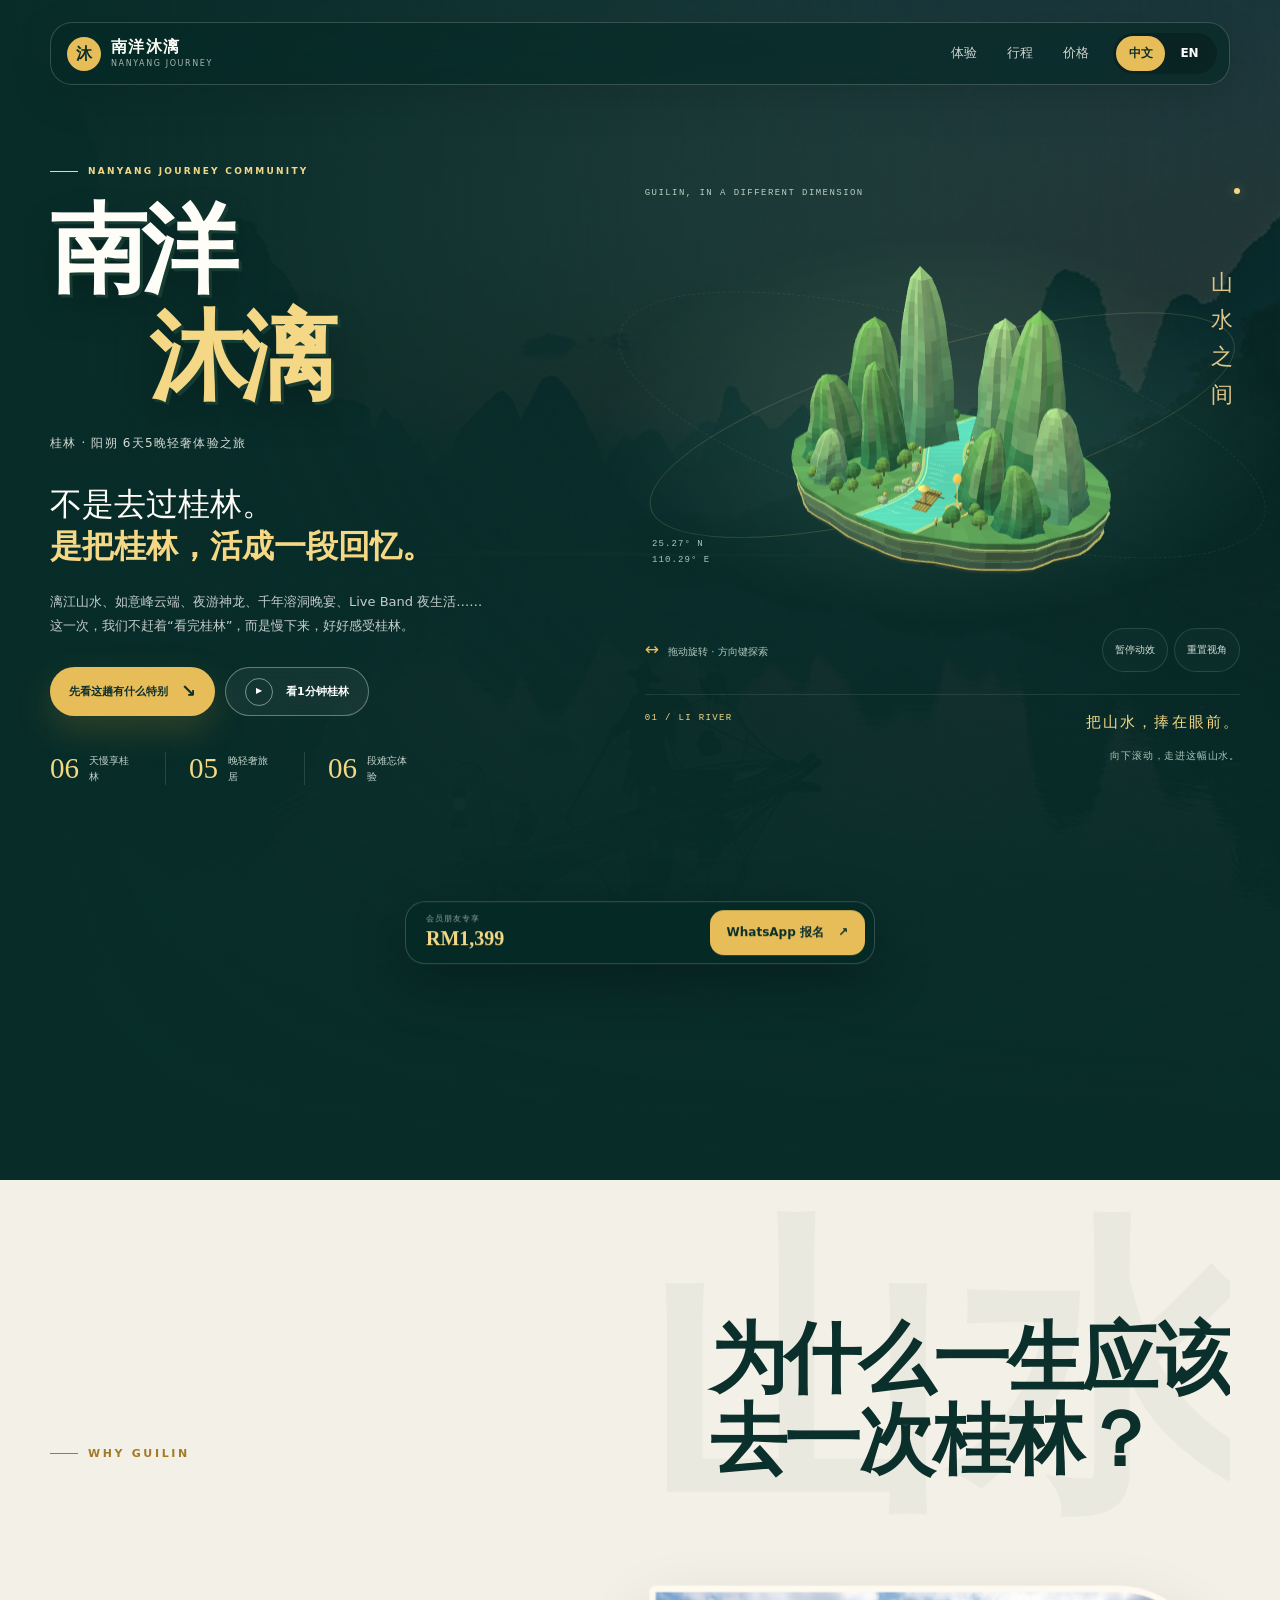
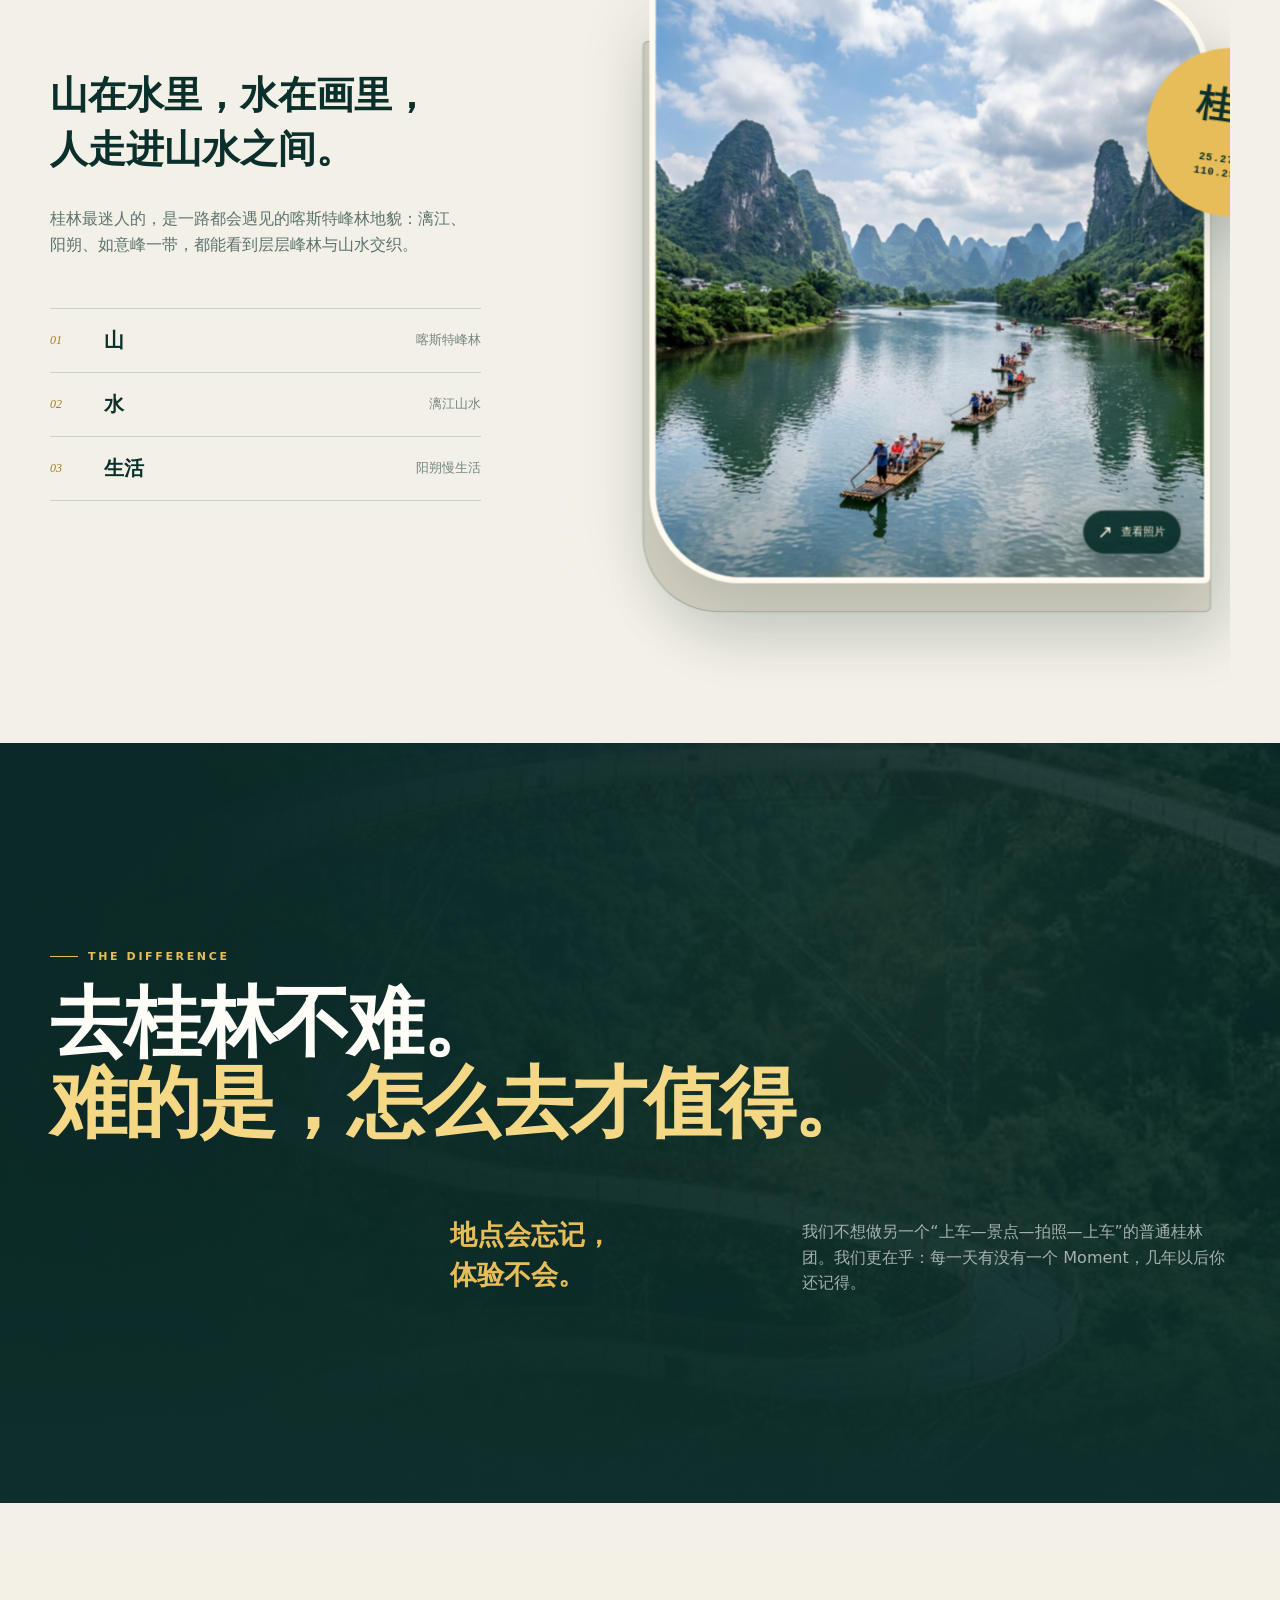
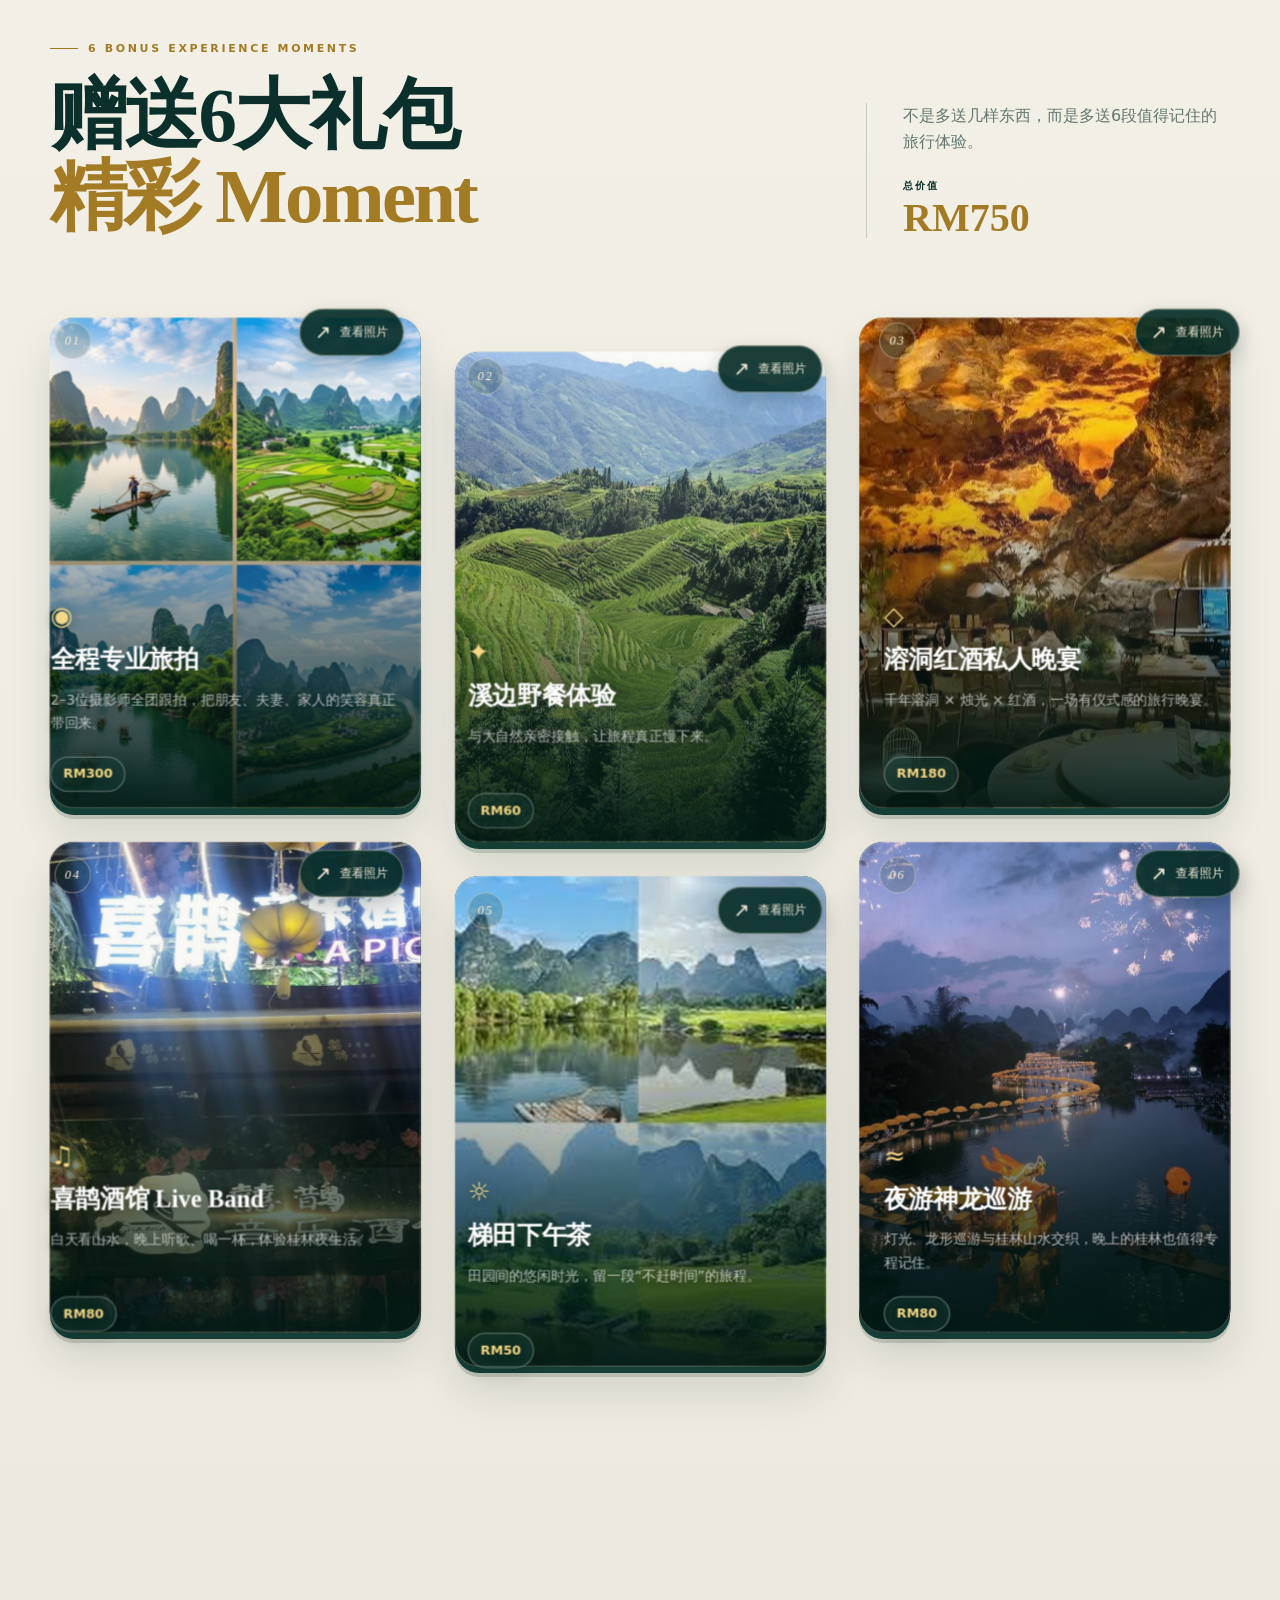
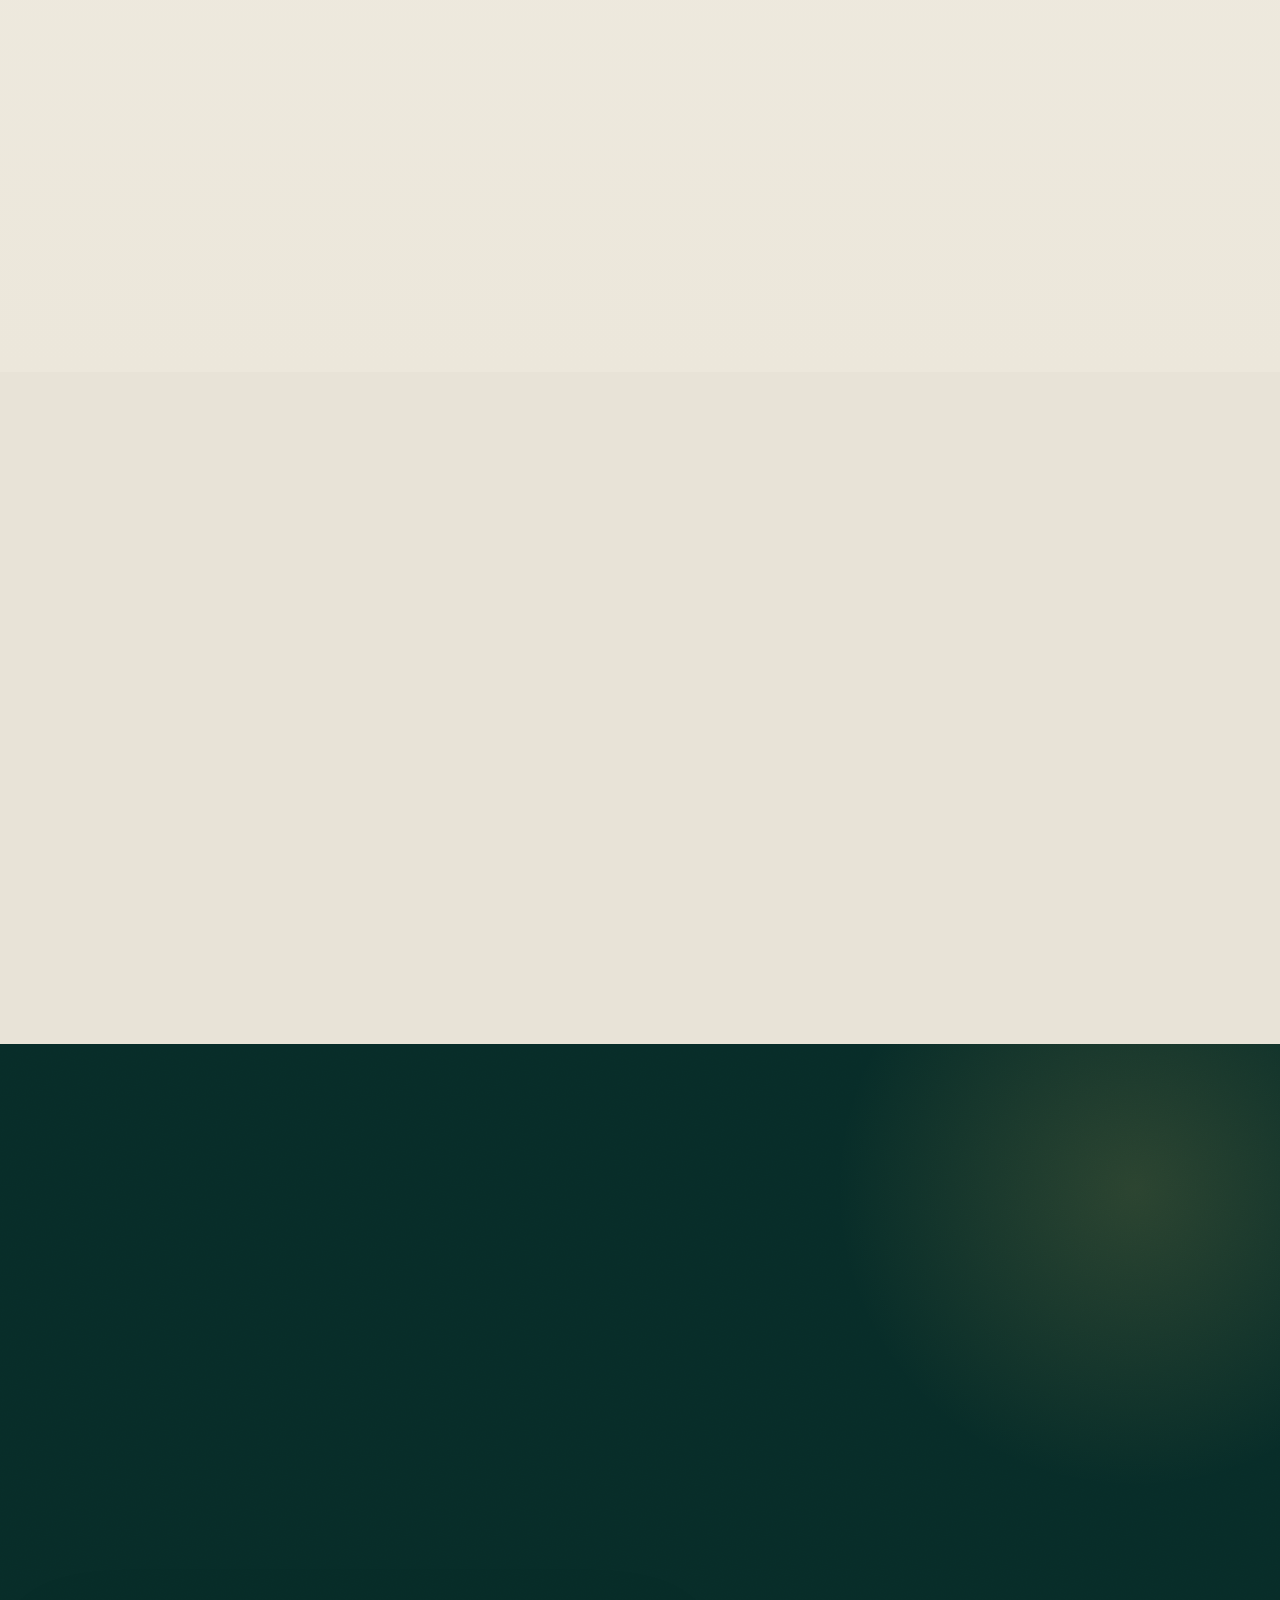
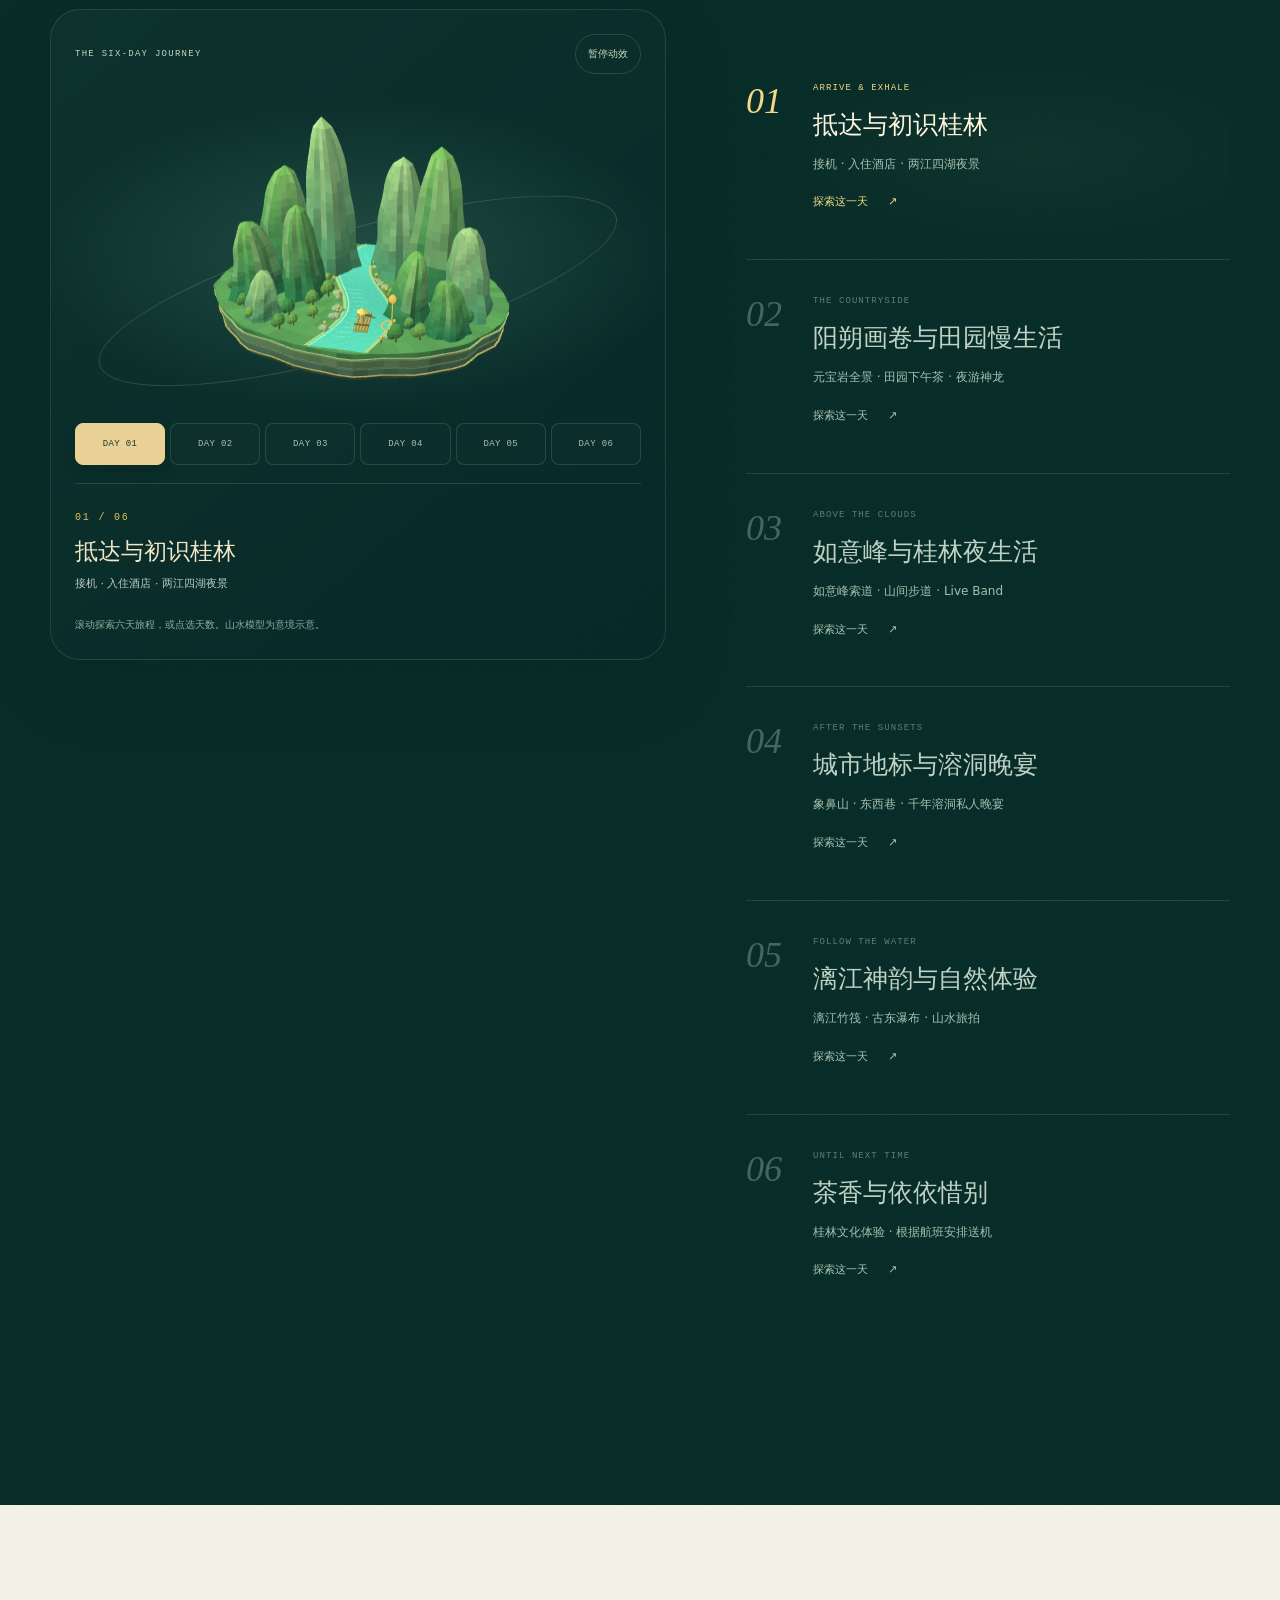
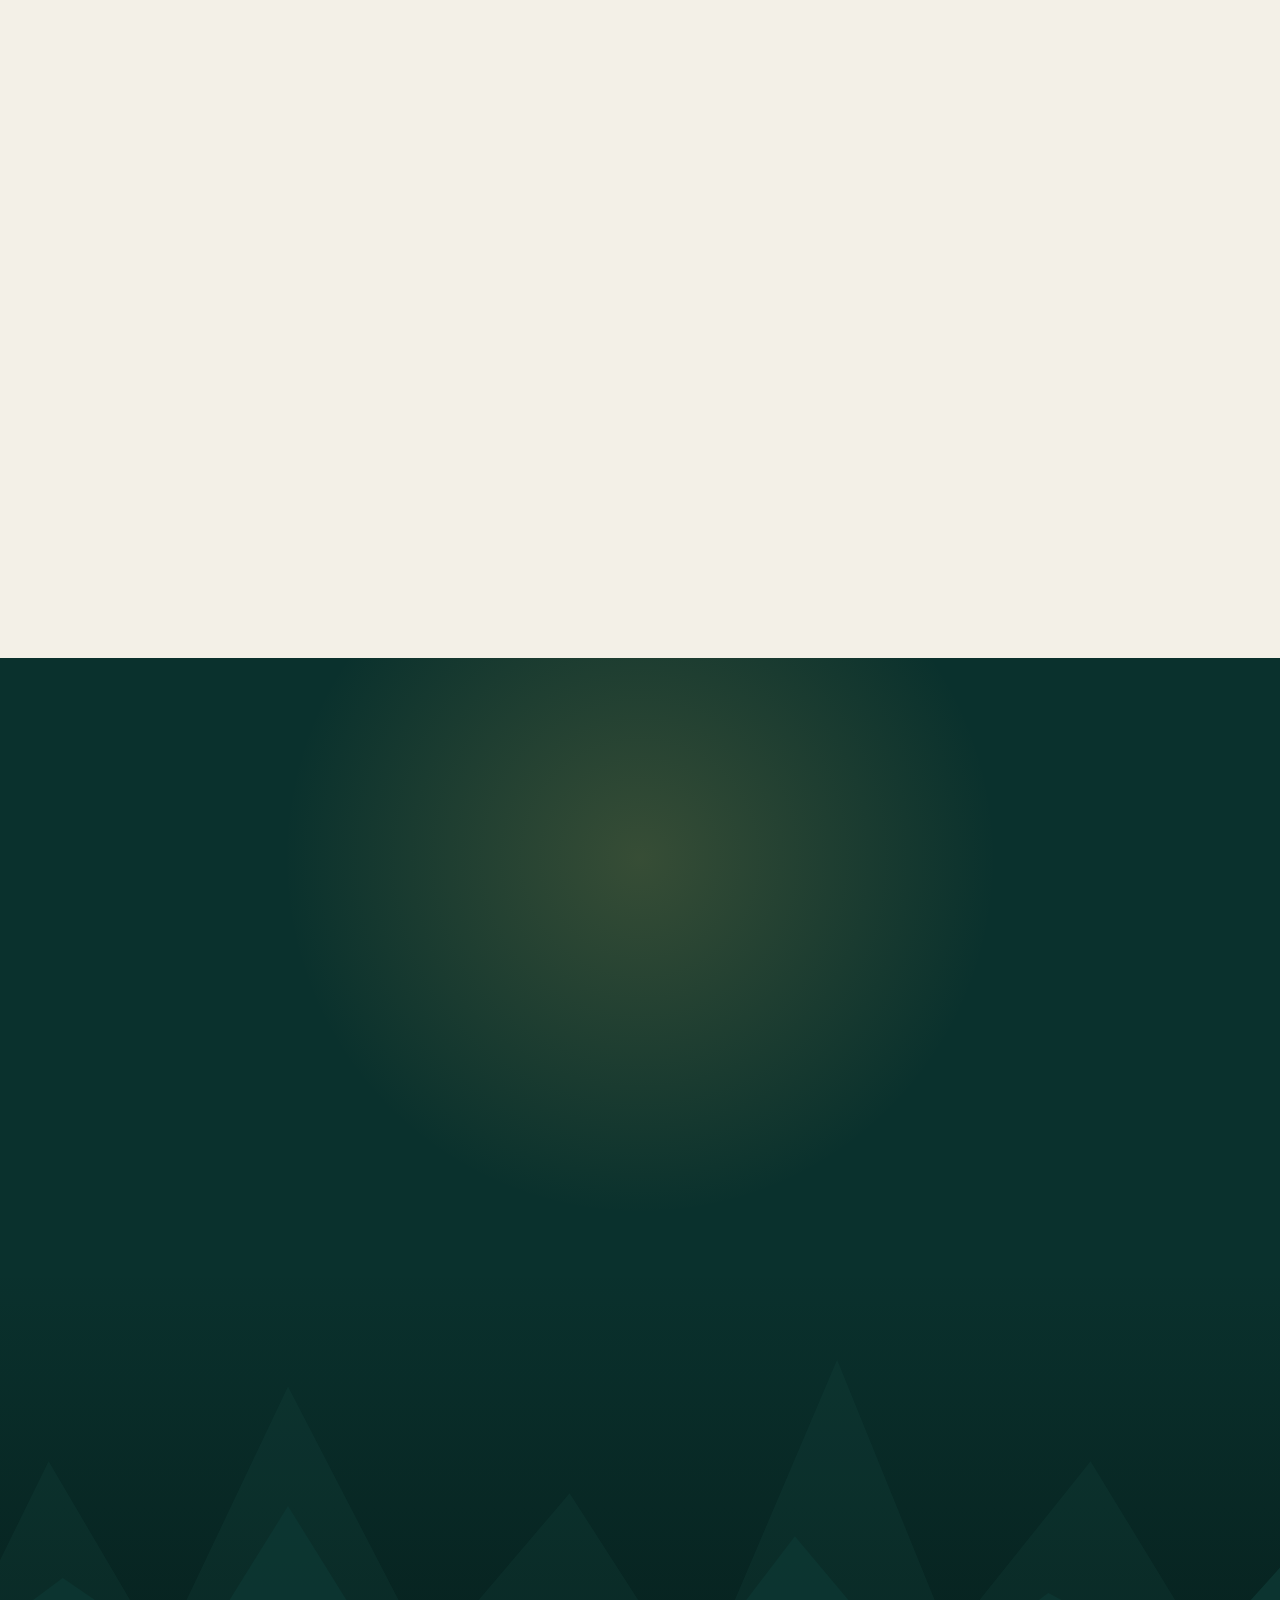
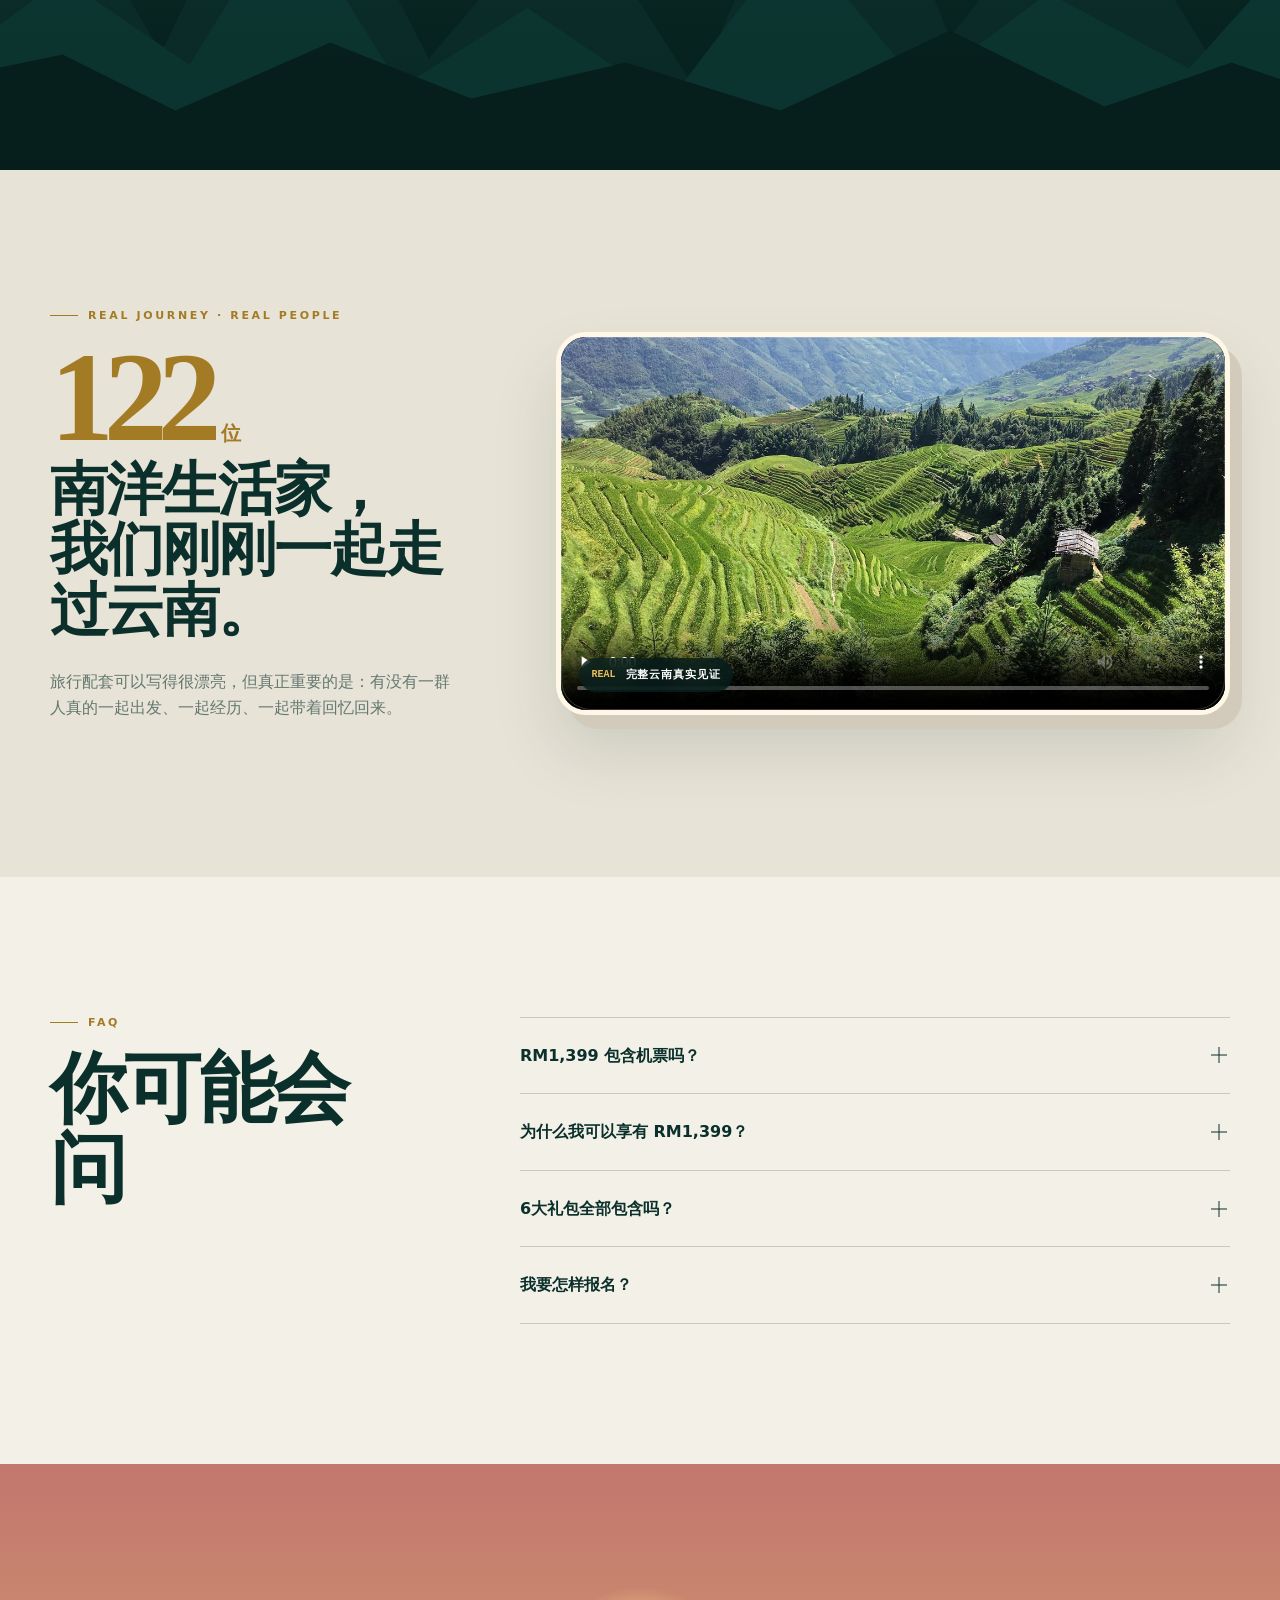
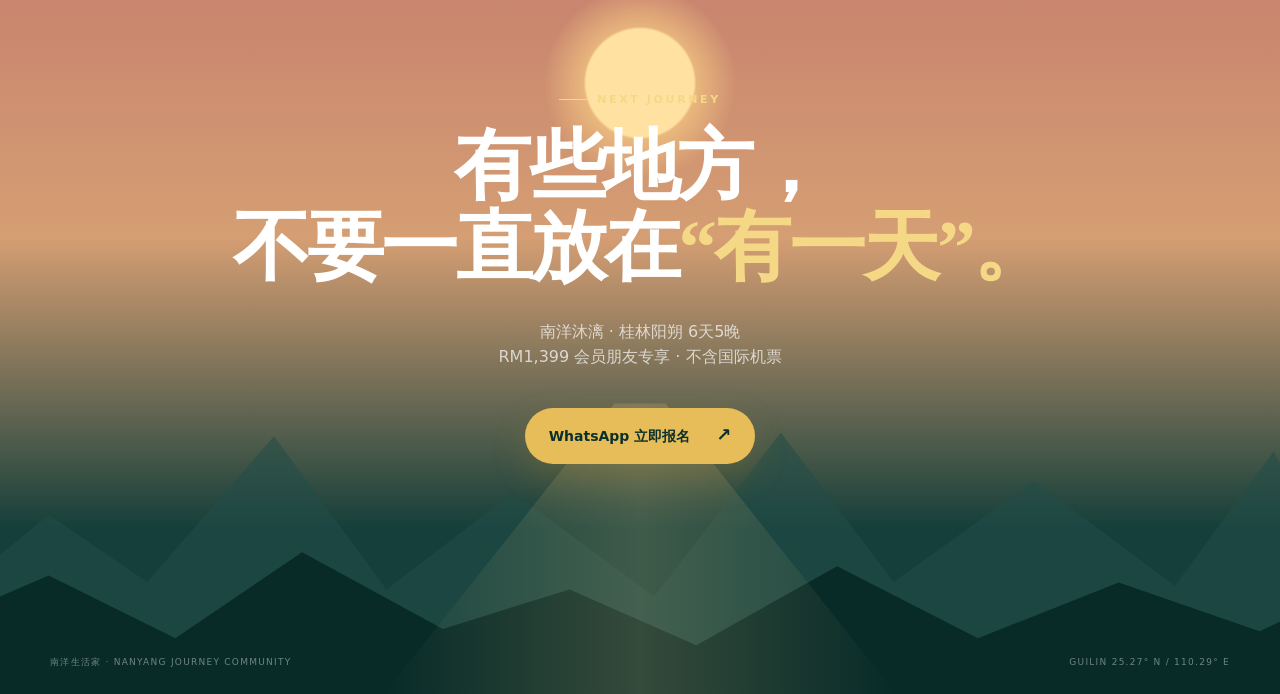
==== index.html @ 40e600b7 "Add files via upload" ====
<!doctype html>
<html lang="zh-Hans">
<head>
  <meta charset="UTF-8">
  <meta name="viewport" content="width=device-width, initial-scale=1, viewport-fit=cover">
  <meta name="theme-color" content="#092f2b">
  <meta name="description" content="南洋沐漓｜桂林 · 阳朔 6天5晚轻奢体验之旅">
  <title>南洋沐漓｜Guilin · Yangshuo 6D5N</title>
  <link rel="icon" href="data:image/svg+xml,%3Csvg xmlns='http://www.w3.org/2000/svg' viewBox='0 0 64 64'%3E%3Crect width='64' height='64' rx='32' fill='%23e7bd59'/%3E%3Ctext x='32' y='43' text-anchor='middle' font-size='36' font-family='serif' font-weight='700' fill='%230b302c'%3E%E6%B2%90%3C/text%3E%3C/svg%3E">
  <link rel="preload" href="assets/hero.jpg?v=20260924" as="image">
  <link rel="stylesheet" href="styles.css?v=20260925">
  <link rel="stylesheet" href="experience-3d.css?v=20260925-2">
  <link rel="stylesheet" href="journey-3d.css?v=20260925-2">
  <link rel="stylesheet" href="gallery-3d.css?v=20260925-2">
  <noscript><style>.reveal{opacity:1!important;transform:none!important}.scene-footer,.time-switch,.journey-tabs,.journey-motion,.lang-switch{display:none!important}.scene-fallback-note{display:block!important}.faq-answer{max-height:none!important;visibility:visible!important;opacity:1!important}</style></noscript>
</head>
<body>
  <div class="reading-progress" aria-hidden="true"></div>
  <a class="skip-link" href="#main">跳到主要内容</a>

  <header class="topbar" aria-label="Primary navigation">
    <a class="brand" href="#top" aria-label="南洋沐漓首页">
      <span class="brand-mark" aria-hidden="true">沐</span>
      <span class="brand-copy"><b>南洋沐漓</b><small>NANYANG JOURNEY</small></span>
    </a>
    <nav class="nav-links" aria-label="页面导航">
      <a href="#moments" data-i18n="navMoments">体验</a>
      <a href="#route" data-i18n="navRoute">行程</a>
      <a href="#invitation" data-i18n="navPrice">价格</a>
    </nav>
    <div class="lang-switch" role="group" aria-label="Language">
      <button class="lang-btn is-active" type="button" data-lang="zh" aria-pressed="true">中文</button>
      <button class="lang-btn" type="button" data-lang="en" aria-pressed="false">EN</button>
    </div>
  </header>

  <main id="main">
    <section class="hero" id="top" aria-labelledby="hero-title">
      <div class="hero-scene" aria-hidden="true">
        <div class="hero-photo"></div>
        <div class="sun"></div>
        <div class="cloud cloud-a"></div>
        <div class="cloud cloud-b"></div>
        <div class="mountain mountain-far"></div>
        <div class="mountain mountain-mid"></div>
        <div class="mountain mountain-near"></div>
        <div class="river-plane"><span></span><span></span><span></span></div>
        <div class="boat"><i></i></div>
        <div class="hero-vignette"></div>
        <canvas id="atmosphere"></canvas>
      </div>

      <div class="hero-layout shell">
      <div class="hero-content">
        <p class="eyebrow hero-eyebrow" data-i18n="heroEyebrow">NANYANG JOURNEY COMMUNITY</p>
        <h1 id="hero-title">南洋<span>沐漓</span></h1>
        <p class="hero-meta" data-i18n="heroMeta">桂林 · 阳朔 6天5晚轻奢体验之旅</p>
        <p class="hero-line" data-i18n="heroLine">不是去过桂林。<br><strong>是把桂林，活成一段回忆。</strong></p>
        <p class="hero-description" data-i18n="heroDescription">漓江山水、如意峰云端、夜游神龙、千年溶洞晚宴、Live Band 夜生活……这一次，我们不赶着“看完桂林”，而是慢下来，好好感受桂林。</p>
        <div class="hero-actions">
          <a class="button button-gold" href="#moments"><span data-i18n="heroPrimary">先看这趟有什么特别</span><i aria-hidden="true">↘</i></a>
          <a class="button button-ghost" href="#film"><span class="play-dot" aria-hidden="true">▶</span><span data-i18n="heroSecondary">看1分钟桂林</span></a>
        </div>
        <div class="journey-facts" aria-label="旅程亮点">
          <span><b>06</b><small data-i18n="factDays">天慢享桂林</small></span>
          <span><b>05</b><small data-i18n="factNights">晚轻奢旅居</small></span>
          <span><b>06</b><small data-i18n="factMoments">段难忘体验</small></span>
        </div>
      </div>
      <div class="scene-panel">
        <div class="scene-kicker"><span>GUILIN, IN A DIFFERENT DIMENSION</span><span class="scene-live" aria-hidden="true"></span></div>

        <div class="scene-stage">
          <div class="scene-orbit orbit-outer" aria-hidden="true"></div>
          <div class="scene-orbit orbit-inner" aria-hidden="true"></div>
          <div class="scene-aura" aria-hidden="true"></div>
          <img class="scene-fallback" src="assets/hero.jpg?v=20260924" alt="桂林漓江山水落日">
          <canvas id="guilin-3d" tabindex="0" aria-label="可旋转的桂林山水三维模型" aria-describedby="scene-help"></canvas>
          <span class="scene-coordinate" aria-hidden="true">25.27° N<br>110.29° E</span>
          <span class="scene-title" aria-hidden="true">山<br>水<br>之<br>间</span>
          <p class="scene-fallback-note" data-i18n="sceneFallback">山水画卷 · 静态预览</p>
        </div>
        <div class="scene-footer">
          <p id="scene-help"><span aria-hidden="true">↔</span> <span data-i18n="sceneHelp">拖动旋转 · 方向键探索</span></p>
          <div class="scene-controls">
            <button id="motion-toggle" type="button" aria-pressed="true"><span class="motion-on" data-i18n="motionPause">暂停动效</span><span class="motion-off" data-i18n="motionPlay">开启动效</span></button>
            <button id="scene-reset" type="button" data-i18n="sceneReset">重置视角</button>
          </div>
        </div>
        <div class="scene-caption"><span>01 / LI RIVER</span><span data-i18n="sceneCaption">把山水，捧在眼前。</span></div>
        <p class="scene-enter-hint" data-i18n="sceneEnter">向下滚动，走进这幅山水。</p>
      </div>
      </div>
      <div class="scroll-note" aria-hidden="true"><span></span><em>SCROLL TO ENTER</em></div>
    </section>

    <section class="why section shell" id="why">
      <div class="section-heading reveal">
        <p class="eyebrow">WHY GUILIN</p>
        <h2 data-i18n="whyTitle">为什么一生应该<br>去一次桂林？</h2>
      </div>
      <div class="why-grid">
        <div class="why-copy reveal">
          <p class="lead" data-i18n="whyLead">山在水里，水在画里，<br>人走进山水之间。</p>
          <p data-i18n="whyBody">桂林最迷人的，是一路都会遇见的喀斯特峰林地貌：漓江、阳朔、如意峰一带，都能看到层层峰林与山水交织。</p>
          <div class="nature-list" aria-label="桂林特色">
            <div><span>01</span><b data-i18n="natureMountain">山</b><small data-i18n="natureMountainCopy">喀斯特峰林</small></div>
            <div><span>02</span><b data-i18n="natureWater">水</b><small data-i18n="natureWaterCopy">漓江山水</small></div>
            <div><span>03</span><b data-i18n="natureLife">生活</b><small data-i18n="natureLifeCopy">阳朔慢生活</small></div>
          </div>
        </div>
        <div class="photo-stage reveal" data-depth-card>
          <div class="photo-frame"><img src="assets/river.jpg?v=20260924" alt="桂林漓江山水" loading="lazy"></div>
          <div class="floating-stamp"><span>桂林</span><small>25.27° N<br>110.29° E</small></div>
          <div class="photo-caption">KARST<br>LANDSCAPE</div>
        </div>
      </div>
    </section>

    <section class="manifesto section" aria-labelledby="manifesto-title">
      <div class="manifesto-landscape" aria-hidden="true"></div>
      <div class="shell manifesto-inner reveal">
        <p class="eyebrow">THE DIFFERENCE</p>
        <h2 id="manifesto-title" data-i18n="differenceTitle">去桂林不难。<br><span>难的是，怎么去才值得。</span></h2>
        <div class="manifesto-copy">
          <p class="quote" data-i18n="differenceQuote">地点会忘记，<br>体验不会。</p>
          <p data-i18n="differenceBody">我们不想做另一个“上车—景点—拍照—上车”的普通桂林团。我们更在乎：每一天有没有一个 Moment，几年以后你还记得。</p>
        </div>
      </div>
    </section>

    <section class="moments section" id="moments" aria-labelledby="moments-title">
      <div class="shell">
        <div class="moments-intro reveal">
          <div>
            <p class="eyebrow">6 BONUS EXPERIENCE MOMENTS</p>
            <h2 id="moments-title" data-i18n="momentsTitle">赠送6大礼包<br><span>精彩 Moment</span></h2>
          </div>
          <div class="moments-note">
            <p data-i18n="momentsBody">不是多送几样东西，而是多送6段值得记住的旅行体验。</p>
            <strong><small data-i18n="totalValue">总价值</small> RM750</strong>
          </div>
        </div>

        <div class="moment-grid">
          <article class="moment-card reveal" data-tilt>
            <img src="assets/river2.jpg?v=20260924" alt="专业旅拍" loading="lazy">
            <div class="card-shade"></div><span class="card-no">01</span>
            <div class="moment-card-copy"><p class="card-icon">◉</p><h3 data-i18n="giftPhoto">全程专业旅拍</h3><p data-i18n="giftPhotoCopy">2–3位摄影师全团跟拍，把朋友、夫妻、家人的笑容真正带回来。</p><b>RM300</b></div>
          </article>
          <article class="moment-card reveal" data-tilt>
            <img src="assets/terraces.jpg?v=20260924" alt="溪边野餐体验" loading="lazy">
            <div class="card-shade"></div><span class="card-no">02</span>
            <div class="moment-card-copy"><p class="card-icon">✦</p><h3 data-i18n="giftPicnic">溪边野餐体验</h3><p data-i18n="giftPicnicCopy">与大自然亲密接触，让旅程真正慢下来。</p><b>RM60</b></div>
          </article>
          <article class="moment-card reveal" data-tilt>
            <img src="assets/dinner.jpg?v=20260924" alt="溶洞红酒私人晚宴" loading="lazy">
            <div class="card-shade"></div><span class="card-no">03</span>
            <div class="moment-card-copy"><p class="card-icon">◇</p><h3 data-i18n="giftDinner">溶洞红酒私人晚宴</h3><p data-i18n="giftDinnerCopy">千年溶洞 × 烛光 × 红酒，一场有仪式感的旅行晚宴。</p><b>RM180</b></div>
          </article>
          <article class="moment-card reveal" data-tilt>
            <img src="assets/bar.jpg?v=20260924" alt="喜鹊酒馆 Live Band" loading="lazy">
            <div class="card-shade"></div><span class="card-no">04</span>
            <div class="moment-card-copy"><p class="card-icon">♫</p><h3 data-i18n="giftBand">喜鹊酒馆 Live Band</h3><p data-i18n="giftBandCopy">白天看山水，晚上听歌、喝一杯，体验桂林夜生活。</p><b>RM80</b></div>
          </article>
          <article class="moment-card reveal" data-tilt>
            <img src="assets/afternoon.jpg?v=20260924" alt="梯田下午茶" loading="lazy">
            <div class="card-shade"></div><span class="card-no">05</span>
            <div class="moment-card-copy"><p class="card-icon">☼</p><h3 data-i18n="giftTea">梯田下午茶</h3><p data-i18n="giftTeaCopy">田园间的悠闲时光，留一段“不赶时间”的旅程。</p><b>RM50</b></div>
          </article>
          <article class="moment-card reveal" data-tilt>
            <img src="assets/dragon.jpg?v=20260924" alt="夜游神龙巡游" loading="lazy">
            <div class="card-shade"></div><span class="card-no">06</span>
            <div class="moment-card-copy"><p class="card-icon">≈</p><h3 data-i18n="giftDragon">夜游神龙巡游</h3><p data-i18n="giftDragonCopy">灯光、龙形巡游与桂林山水交织，晚上的桂林也值得专程记住。</p><b>RM80</b></div>
          </article>
        </div>

        <article class="easter-egg reveal" data-depth-card>
          <img src="assets/sidecar.jpg?v=20260924" alt="十里画廊骑行体验" loading="lazy">
          <div class="easter-overlay"></div>
          <div class="easter-copy"><p class="eyebrow">HIDDEN EASTER EGG · 额外惊喜</p><h3 data-i18n="eggTitle">彩蛋福利｜十里画廊骑行体验</h3><p data-i18n="eggBody">这项不算进 RM750 的6大礼包。来到阳朔，不只是坐在车里经过，而是真正走进山水之间。</p></div>
          <span class="gift-seal">BONUS<br>+1</span>
        </article>
      </div>
    </section>

    <section class="film section" id="film" aria-labelledby="film-title">
      <div class="shell film-grid">
        <div class="film-heading reveal">
          <p class="eyebrow">WATCH GUILIN</p>
          <h2 id="film-title" data-i18n="filmTitle">打开音乐，<br>用1分钟感受桂林。</h2>
          <p data-i18n="filmCopy">山水不只适合观看，也适合慢慢听见。</p>
        </div>
        <div class="video-frame reveal">
          <video controls playsinline preload="none" poster="assets/river.jpg?v=20260924">
            <source src="assets/guilin.mp4" type="video/mp4">
          </video>
          <div class="video-label"><span>01:00</span><b data-i18n="filmLabel">桂林精选 · 有音乐</b></div>
        </div>
      </div>
    </section>

    <section class="route section" id="route" aria-labelledby="route-title">
      <div class="route-glow" aria-hidden="true"></div>
      <div class="shell route-intro reveal">
        <p class="eyebrow">ITINERARY HIGHLIGHTS</p>
        <h2 id="route-title" data-i18n="routeTitle">沿着漓江，<br>把六天走成一幅画。</h2>
        <p data-i18n="routeCopy">当然，桂林该看的，我们也不会错过。每一天，只留一个真正值得记住的重点。</p>
      </div>

      <div class="journey-explorer shell" id="route-map">
        <div class="journey-landscape">
          <div class="journey-scene-top"><span>THE SIX-DAY JOURNEY</span><button class="journey-motion" type="button" aria-pressed="true"><span class="motion-on" data-i18n="motionPause">暂停动效</span><span class="motion-off" data-i18n="motionPlay">开启动效</span></button></div>
          <div class="scene-stage route-scene-stage">
            <div class="scene-aura" aria-hidden="true"></div>
            <div class="scene-orbit" aria-hidden="true"></div>
            <img class="scene-fallback" src="assets/river.jpg?v=20260924" alt="漓江山水">
            <canvas id="route-3d" tabindex="0" aria-label="六天山水旅程模型，可拖动旋转" aria-describedby="journey-help"></canvas>
            <p class="scene-fallback-note" data-i18n="sceneFallback">山水画卷 · 静态预览</p>
          </div>
          <div class="journey-tabs" role="group" aria-label="选择行程天数 / Choose a day">
            <button type="button" data-journey-day="1" aria-pressed="true">DAY 01</button>
            <button type="button" data-journey-day="2" aria-pressed="false">DAY 02</button>
            <button type="button" data-journey-day="3" aria-pressed="false">DAY 03</button>
            <button type="button" data-journey-day="4" aria-pressed="false">DAY 04</button>
            <button type="button" data-journey-day="5" aria-pressed="false">DAY 05</button>
            <button type="button" data-journey-day="6" aria-pressed="false">DAY 06</button>
          </div>
          <div class="journey-current"><span id="journey-day-label">01 / 06</span><h3 id="journey-current-title">抵达与初识桂林</h3><p id="journey-current-copy">接机 · 入住酒店 · 两江四湖夜景</p></div>
          <p id="journey-help" data-i18n="journeyHelp">滚动探索六天旅程，或点选天数。山水模型为意境示意。</p>

        </div>
        <div class="journey-stops">
          <article class="journey-stop is-active" id="journey-day-1" data-day="1"><span class="journey-stop-no">01</span><div><p class="journey-chapter">ARRIVE & EXHALE</p><h3 data-i18n="day1Title">抵达与初识桂林</h3><p data-i18n="day1Copy">接机 · 入住酒店 · 两江四湖夜景</p><button type="button" data-journey-day="1" aria-pressed="true"><span data-i18n="exploreDay">探索这一天</span><span aria-hidden="true">↗</span></button></div></article>
          <article class="journey-stop" id="journey-day-2" data-day="2"><span class="journey-stop-no">02</span><div><p class="journey-chapter">THE COUNTRYSIDE</p><h3 data-i18n="day2Title">阳朔画卷与田园慢生活</h3><p data-i18n="day2Copy">元宝岩全景 · 田园下午茶 · 夜游神龙</p><button type="button" data-journey-day="2" aria-pressed="false"><span data-i18n="exploreDay">探索这一天</span><span aria-hidden="true">↗</span></button></div></article>
          <article class="journey-stop" id="journey-day-3" data-day="3"><span class="journey-stop-no">03</span><div><p class="journey-chapter">ABOVE THE CLOUDS</p><h3 data-i18n="day3Title">如意峰与桂林夜生活</h3><p data-i18n="day3Copy">如意峰索道 · 山间步道 · Live Band</p><button type="button" data-journey-day="3" aria-pressed="false"><span data-i18n="exploreDay">探索这一天</span><span aria-hidden="true">↗</span></button></div></article>
          <article class="journey-stop" id="journey-day-4" data-day="4"><span class="journey-stop-no">04</span><div><p class="journey-chapter">AFTER THE SUNSETS</p><h3 data-i18n="day4Title">城市地标与溶洞晚宴</h3><p data-i18n="day4Copy">象鼻山 · 东西巷 · 千年溶洞私人晚宴</p><button type="button" data-journey-day="4" aria-pressed="false"><span data-i18n="exploreDay">探索这一天</span><span aria-hidden="true">↗</span></button></div></article>
          <article class="journey-stop" id="journey-day-5" data-day="5"><span class="journey-stop-no">05</span><div><p class="journey-chapter">FOLLOW THE WATER</p><h3 data-i18n="day5Title">漓江神韵与自然体验</h3><p data-i18n="day5Copy">漓江竹筏 · 古东瀑布 · 山水旅拍</p><button type="button" data-journey-day="5" aria-pressed="false"><span data-i18n="exploreDay">探索这一天</span><span aria-hidden="true">↗</span></button></div></article>
          <article class="journey-stop" id="journey-day-6" data-day="6"><span class="journey-stop-no">06</span><div><p class="journey-chapter">UNTIL NEXT TIME</p><h3 data-i18n="day6Title">茶香与依依惜别</h3><p data-i18n="day6Copy">桂林文化体验 · 根据航班安排送机</p><button type="button" data-journey-day="6" aria-pressed="false"><span data-i18n="exploreDay">探索这一天</span><span aria-hidden="true">↗</span></button></div></article>
        </div>
      </div>
    </section>

    <section class="value section" aria-labelledby="value-title">
      <div class="shell value-grid">
        <div class="value-title reveal">
          <p class="eyebrow">RM750 BONUS VALUE</p>
          <h2 id="value-title" data-i18n="valueTitle">6个精彩 Moment，<br><span>我们直接放进配套里。</span></h2>
        </div>
        <div class="receipt reveal">
          <div class="receipt-top"><span>NANYANG JOURNEY</span><span>NO. 006</span></div>
          <ul>
            <li><span data-i18n="giftPhoto">全程专业旅拍</span><b>RM300</b></li>
            <li><span data-i18n="giftPicnic">溪边野餐体验</span><b>RM60</b></li>
            <li><span data-i18n="giftDinner">溶洞红酒私人晚宴</span><b>RM180</b></li>
            <li><span data-i18n="giftBand">喜鹊酒馆 Live Band</span><b>RM80</b></li>
            <li><span data-i18n="giftTea">梯田下午茶</span><b>RM50</b></li>
            <li><span data-i18n="giftDragon">夜游神龙巡游</span><b>RM80</b></li>
          </ul>
          <div class="receipt-total"><span data-i18n="totalValue">总礼包价值</span><strong>RM750</strong></div>
        </div>
      </div>
    </section>

    <section class="invitation section" id="invitation" aria-labelledby="price-title">
      <div class="invitation-scene" aria-hidden="true"><div></div><div></div><div></div></div>
      <div class="shell invitation-inner reveal">
        <p class="eyebrow">MEMBER INVITATION PRICE</p>
        <h2 id="price-title" data-i18n="priceTitle">看到这里，<br>再告诉你价格。</h2>
        <p class="invitation-copy" data-i18n="priceCopy">因为你是由南洋生活家会员邀请的朋友，所以可以享有会员亲友专属礼遇。</p>
        <div class="price-stack">
          <div><span data-i18n="marketPrice">市场类似配套</span><del>RM2,499</del></div>
          <div><span data-i18n="originalPrice">南洋生活家原价</span><del>RM1,899</del></div>
          <div class="price-feature"><span data-i18n="memberPrice">会员朋友专享</span><strong><small>RM</small>1,399</strong></div>
        </div>
        <a class="button button-gold whatsapp-link" href="#" target="_blank" rel="noopener"><span data-i18n="whatsappCta">WhatsApp 查询名额 / 立即报名</span><i aria-hidden="true">↗</i></a>
        <p class="advisor"><span data-i18n="advisor">你的专属顾问</span>：<b data-referrer>LIM SHI MIN</b></p>
      </div>
    </section>

    <section class="proof section" aria-labelledby="proof-title">
      <div class="shell proof-grid">
        <div class="proof-copy reveal">
          <p class="eyebrow">REAL JOURNEY · REAL PEOPLE</p>
          <p class="big-number">122<span>位</span></p>
          <h2 id="proof-title" data-i18n="proofTitle">南洋生活家，<br>我们刚刚一起走过云南。</h2>
          <p data-i18n="proofCopy">旅行配套可以写得很漂亮，但真正重要的是：有没有一群人真的一起出发、一起经历、一起带着回忆回来。</p>
        </div>
        <div class="video-frame proof-video reveal">
          <video controls playsinline preload="none" poster="assets/terraces.jpg?v=20260924">
            <source src="assets/yunnan.mp4" type="video/mp4">
          </video>
          <div class="video-label"><span>REAL</span><b data-i18n="proofLabel">完整云南真实见证</b></div>
        </div>
      </div>
    </section>

    <section class="faq section" aria-labelledby="faq-title">
      <div class="shell faq-grid">
        <div class="reveal"><p class="eyebrow">FAQ</p><h2 id="faq-title" data-i18n="faqTitle">你可能会问</h2></div>
        <div class="accordion reveal">
          <article class="faq-item">
            <button type="button" aria-expanded="false" aria-controls="faq-answer-1"><span data-i18n="faq1q">RM1,399 包含机票吗？</span><i aria-hidden="true"></i></button>
            <div class="faq-answer" id="faq-answer-1" aria-hidden="true"><p data-i18n="faq1a">不包含国际机票。价格包含当地行程、住宿、交通、指定餐食，以及页面列出的6大体验礼包。</p></div>
          </article>
          <article class="faq-item">
            <button type="button" aria-expanded="false" aria-controls="faq-answer-2"><span data-i18n="faq2q">为什么我可以享有 RM1,399？</span><i aria-hidden="true"></i></button>
            <div class="faq-answer" id="faq-answer-2" aria-hidden="true"><p data-i18n="faq2a">这是南洋生活家会员朋友专属邀请价格，你通过会员的专属链接进入，因此可享有这项礼遇。</p></div>
          </article>
          <article class="faq-item">
            <button type="button" aria-expanded="false" aria-controls="faq-answer-3"><span data-i18n="faq3q">6大礼包全部包含吗？</span><i aria-hidden="true"></i></button>
            <div class="faq-answer" id="faq-answer-3" aria-hidden="true"><p data-i18n="faq3a">是的，页面列出的6项精彩 Moment 均已包含；十里画廊骑行则是额外彩蛋福利。</p></div>
          </article>
          <article class="faq-item">
            <button type="button" aria-expanded="false" aria-controls="faq-answer-4"><span data-i18n="faq4q">我要怎样报名？</span><i aria-hidden="true"></i></button>
            <div class="faq-answer" id="faq-answer-4" aria-hidden="true"><p data-i18n="faq4a">点击 WhatsApp 按钮，系统会自动带上你的推荐会员资料。发送信息后，专属顾问会协助确认日期与名额。</p></div>
          </article>
        </div>
      </div>
    </section>

    <section class="closing" aria-labelledby="closing-title">
      <div class="closing-scene" aria-hidden="true">
        <div class="closing-sun"></div><div class="closing-mountain far"></div><div class="closing-mountain near"></div><div class="closing-water"></div>
      </div>
      <div class="shell closing-inner reveal">
        <p class="eyebrow">NEXT JOURNEY</p>
        <h2 id="closing-title" data-i18n="closingTitle">有些地方，<br>不要一直放在<span>“有一天”。</span></h2>
        <p data-i18n="closingCopy">南洋沐漓 · 桂林阳朔 6天5晚<br>RM1,399 会员朋友专享 · 不含国际机票</p>
        <a class="button button-gold whatsapp-link" href="#" target="_blank" rel="noopener"><span data-i18n="closingCta">WhatsApp 立即报名</span><i aria-hidden="true">↗</i></a>
      </div>
      <footer><span>南洋生活家 · NANYANG JOURNEY COMMUNITY</span><span>GUILIN 25.27° N / 110.29° E</span></footer>
    </section>
  </main>

  <aside class="sticky-cta" aria-label="快速报名">
    <div><small data-i18n="stickyLabel">会员朋友专享</small><strong>RM1,399</strong></div>
    <a class="whatsapp-link" href="#" target="_blank" rel="noopener"><span data-i18n="stickyCta">WhatsApp 报名</span><i aria-hidden="true">↗</i></a>
  </aside>

  <script src="app.js?v=20260925-2" defer></script>
  <script src="scene-3d.js?v=20260925-2" defer></script>
  <script src="journey-3d.js?v=20260925-2" defer></script>
  <script src="gallery-3d.js?v=20260925-2" defer></script>
</body>
</html>
---- styles.css ----
:root {
  --ink: #0b302c;
  --ink-2: #17433d;
  --paper: #f3f0e7;
  --paper-2: #e8e3d7;
  --gold: #e7bd59;
  --gold-light: #f5d886;
  --mist: #c9dad3;
  --white: #fffdf8;
  --shadow: 0 30px 70px rgba(4, 32, 29, .16);
  --radius: 30px;
  --shell: min(1180px, calc(100% - 40px));
  color-scheme: light;
}

* { box-sizing: border-box; }
html { scroll-behavior: smooth; background: var(--paper); }
body {
  margin: 0;
  background: var(--paper);
  color: var(--ink);
  font-family: Inter, ui-sans-serif, system-ui, -apple-system, BlinkMacSystemFont, "Segoe UI", "PingFang SC", "Microsoft YaHei", sans-serif;
  line-height: 1.6;
  overflow-x: hidden;
}
body::selection { background: var(--gold); color: var(--ink); }
img, video { display: block; width: 100%; }
a { color: inherit; text-decoration: none; }
button { color: inherit; font: inherit; }
.shell { width: var(--shell); margin-inline: auto; }
.section { position: relative; padding: 140px 0; }
.skip-link { position: fixed; left: 16px; top: -80px; z-index: 1000; padding: 10px 16px; background: #fff; border-radius: 8px; }
.skip-link:focus { top: 16px; }

.topbar {
  position: fixed;
  z-index: 100;
  left: 50%;
  top: 22px;
  width: min(1180px, calc(100% - 40px));
  transform: translateX(-50%);
  display: flex;
  align-items: center;
  justify-content: space-between;
  gap: 24px;
  padding: 10px 12px 10px 16px;
  border: 1px solid rgba(255,255,255,.18);
  border-radius: 22px;
  background: rgba(7, 40, 37, .62);
  color: var(--white);
  box-shadow: 0 12px 45px rgba(0,0,0,.12);
  backdrop-filter: blur(18px) saturate(125%);
  -webkit-backdrop-filter: blur(18px) saturate(125%);
  transition: background .35s ease, top .35s ease, box-shadow .35s ease;
}
.topbar.is-scrolled { top: 12px; background: rgba(7, 40, 37, .9); box-shadow: 0 14px 45px rgba(0,0,0,.22); }
.brand { display: inline-flex; align-items: center; gap: 10px; }
.brand-mark { display: grid; place-items: center; width: 34px; height: 34px; border-radius: 50%; background: var(--gold); color: var(--ink); font-family: Georgia, "Songti SC", serif; font-weight: 800; }
.brand-copy { display: grid; line-height: 1.05; }
.brand-copy b { font-family: Georgia, "Songti SC", serif; letter-spacing: .08em; }
.brand-copy small { margin-top: 4px; font-size: 8px; letter-spacing: .2em; opacity: .65; }
.nav-links { display: flex; gap: 30px; margin-left: auto; }
.nav-links a { position: relative; font-size: 13px; opacity: .8; }
.nav-links a::after { content: ""; position: absolute; left: 0; right: 100%; bottom: -5px; height: 1px; background: var(--gold); transition: right .25s ease; }
.nav-links a:hover { opacity: 1; }
.nav-links a:hover::after { right: 0; }
.lang-switch { display: flex; padding: 3px; border-radius: 999px; background: rgba(0,0,0,.22); }
.lang-btn { min-width: 49px; border: 0; padding: 8px 12px; border-radius: 999px; background: transparent; color: #fff; cursor: pointer; font-size: 12px; font-weight: 800; }
.lang-btn.is-active { color: var(--ink); background: var(--gold); }

.hero {
  position: relative;
  min-height: max(760px, 100svh);
  display: flex;
  align-items: flex-end;
  overflow: hidden;
  isolation: isolate;
  background: #9e6769;
  color: var(--white);
}
.hero-scene { position: absolute; inset: 0; z-index: -1; overflow: hidden; perspective: 1000px; background: linear-gradient(#9c788d 0%, #d98a7c 37%, #e2ad75 57%, #254d48 100%); }
.hero-photo { position: absolute; inset: -4%; background: linear-gradient(180deg, rgba(52,31,48,.12), rgba(8,33,31,.48)), url("assets/hero.jpg?v=20260924") center 58% / cover; opacity: .6; filter: saturate(.85) contrast(1.04); transform: scale(1.08) translate3d(calc(var(--mx, 0) * -5px), calc(var(--my, 0) * -3px), -30px); }
.sun { position: absolute; left: 63%; top: 20%; width: min(17vw, 190px); aspect-ratio: 1; border-radius: 50%; background: radial-gradient(circle, #ffe1a1 0 38%, rgba(248,194,109,.8) 40%, rgba(248,194,109,0) 72%); box-shadow: 0 0 80px 28px rgba(255,202,110,.2); transform: translate3d(calc(var(--mx, 0) * 8px), calc(var(--my, 0) * 4px), 0); }
.cloud { position: absolute; height: 14%; width: 70%; opacity: .25; filter: blur(15px); background: radial-gradient(ellipse, rgba(255,255,255,.8), transparent 68%); }
.cloud-a { left: -16%; top: 28%; transform: translate3d(calc(var(--mx, 0) * 12px), 0, 20px); animation: cloudFloat 14s ease-in-out infinite alternate; }
.cloud-b { right: -24%; top: 48%; transform: translate3d(calc(var(--mx, 0) * -14px), 0, 10px); animation: cloudFloat 18s 2s ease-in-out infinite alternate-reverse; }
.mountain { position: absolute; left: -8%; width: 116%; transform-origin: center bottom; will-change: transform; }
.mountain-far { bottom: 18%; height: 44%; opacity: .45; background: #315654; clip-path: polygon(0 100%, 0 80%, 9% 53%, 18% 70%, 27% 32%, 35% 69%, 42% 45%, 52% 73%, 61% 21%, 69% 69%, 78% 39%, 86% 72%, 94% 48%, 100% 70%, 100% 100%); filter: blur(2px); transform: translate3d(calc(var(--mx, 0) * -10px), calc(var(--scroll, 0) * 20px), -60px) scale(1.08); }
.mountain-mid { bottom: 8%; height: 43%; background: linear-gradient(180deg, #21433f, #102f2c); clip-path: polygon(0 100%, 0 79%, 7% 67%, 12% 35%, 17% 20%, 21% 64%, 29% 76%, 35% 54%, 40% 67%, 49% 80%, 56% 57%, 60% 24%, 64% 46%, 69% 72%, 76% 82%, 82% 62%, 87% 30%, 92% 66%, 100% 78%, 100% 100%); transform: translate3d(calc(var(--mx, 0) * -16px), calc(var(--scroll, 0) * 36px), 10px) scale(1.04); }
.mountain-near { bottom: -5%; height: 40%; background: linear-gradient(180deg, #102e2b, #061b19); clip-path: polygon(0 100%, 0 73%, 7% 56%, 13% 70%, 19% 43%, 25% 78%, 33% 66%, 39% 77%, 47% 52%, 53% 68%, 60% 75%, 67% 48%, 73% 70%, 81% 57%, 89% 75%, 95% 50%, 100% 72%, 100% 100%); transform: translate3d(calc(var(--mx, 0) * -24px), calc(var(--scroll, 0) * 52px), 70px) scale(1.05); }
.river-plane { position: absolute; z-index: 3; left: 50%; bottom: -15%; width: 72%; height: 46%; transform: translateX(-50%) perspective(520px) rotateX(64deg) translate3d(calc(var(--mx, 0) * 3px), 0, 20px); transform-origin: center bottom; clip-path: polygon(45% 0, 56% 0, 82% 100%, 10% 100%); background: linear-gradient(90deg, rgba(216,174,104,.02), rgba(254,215,142,.4) 49%, rgba(191,217,205,.1)); opacity: .72; overflow: hidden; }
.river-plane span { position: absolute; left: 20%; width: 60%; height: 1px; background: linear-gradient(90deg, transparent, rgba(255,231,179,.9), transparent); animation: riverShimmer 4s ease-in-out infinite; }
.river-plane span:nth-child(1) { top: 22%; }
.river-plane span:nth-child(2) { top: 49%; animation-delay: -1.4s; }
.river-plane span:nth-child(3) { top: 74%; animation-delay: -2.7s; }
.boat { position: absolute; z-index: 5; left: 65%; bottom: 17%; width: 44px; height: 12px; background: #061916; border-radius: 50% 50% 4px 4px; transform: translate3d(calc(var(--mx, 0) * 25px), calc(var(--scroll, 0) * 18px), 90px); filter: drop-shadow(0 8px 7px rgba(0,0,0,.45)); }
.boat::after { content: ""; position: absolute; left: 23px; bottom: 8px; width: 2px; height: 36px; background: #061916; transform: rotate(-11deg); transform-origin: bottom; }
.boat i { position: absolute; left: 20px; bottom: 10px; width: 19px; height: 25px; background: #c68a4c; clip-path: polygon(0 100%, 15% 0, 100% 80%); }
.hero-vignette { position: absolute; inset: 0; z-index: 6; background: linear-gradient(90deg, rgba(4,25,24,.7) 0%, rgba(4,25,24,.22) 48%, rgba(4,25,24,.18)), linear-gradient(0deg, rgba(5,31,29,.8), transparent 47%); }
#atmosphere { position: absolute; inset: 0; z-index: 7; width: 100%; height: 100%; pointer-events: none; mix-blend-mode: screen; opacity: .52; }
.hero-content { position: relative; z-index: 10; padding: 190px 0 12vh; }
.eyebrow { display: flex; align-items: center; gap: 10px; margin: 0 0 22px; font-size: 11px; line-height: 1; font-weight: 900; letter-spacing: .24em; color: #a47b25; }
.eyebrow::before { content: ""; width: 28px; height: 1px; background: currentColor; }
.hero-eyebrow { color: var(--gold-light); }
.hero h1 { margin: 0; font: 800 clamp(70px, 11vw, 150px)/.86 Georgia, "Songti SC", serif; letter-spacing: -.07em; text-shadow: 0 12px 60px rgba(3,20,18,.25); }
.hero h1 span { color: var(--gold-light); }
.hero-meta { margin: 24px 0 44px; font-size: clamp(14px, 1.3vw, 18px); letter-spacing: .14em; opacity: .84; }
.hero-line { margin: 0; font: 500 clamp(25px, 3.4vw, 50px)/1.32 Georgia, "Songti SC", serif; }
.hero-line strong { color: var(--gold-light); font-weight: 700; }
.hero-description { max-width: 630px; margin: 26px 0 36px; color: rgba(255,255,255,.76); font-size: 15px; }
.hero-actions { display: flex; flex-wrap: wrap; align-items: center; gap: 12px; }
.button { display: inline-flex; align-items: center; justify-content: center; gap: 26px; min-height: 56px; padding: 0 24px; border-radius: 999px; font-size: 14px; font-weight: 900; transition: transform .25s ease, background .25s ease, box-shadow .25s ease; }
.button:hover { transform: translateY(-3px); }
.button i { font-style: normal; font-size: 18px; }
.button-gold { background: var(--gold); color: var(--ink); box-shadow: 0 14px 35px rgba(187,139,42,.22); }
.button-gold:hover { background: var(--gold-light); box-shadow: 0 18px 42px rgba(187,139,42,.32); }
.button-ghost { border: 1px solid rgba(255,255,255,.35); background: rgba(255,255,255,.05); color: #fff; backdrop-filter: blur(8px); }
.play-dot { display: grid; place-items: center; width: 28px; height: 28px; border: 1px solid rgba(255,255,255,.45); border-radius: 50%; font-size: 8px; }
.scroll-note { position: absolute; z-index: 10; right: 2.5vw; bottom: 9vh; display: flex; align-items: center; gap: 12px; transform: rotate(90deg); transform-origin: right bottom; }
.scroll-note span { width: 60px; height: 1px; background: rgba(255,255,255,.5); overflow: hidden; }
.scroll-note span::before { content: ""; display: block; width: 25px; height: 1px; background: var(--gold); animation: scrollLine 2.2s ease-in-out infinite; }
.scroll-note em { font-size: 9px; font-style: normal; letter-spacing: .24em; opacity: .6; }

.section-heading { display: flex; align-items: flex-end; justify-content: space-between; }
h2 { margin: 0; font: 700 clamp(42px, 6vw, 78px)/1.05 Georgia, "Songti SC", serif; letter-spacing: -.035em; }
h2 span { color: #a47b25; }
.why { overflow: hidden; }
.why::before { content: "山水"; position: absolute; right: -2vw; top: 40px; color: rgba(9,48,44,.035); font: 800 clamp(140px, 24vw, 330px)/1 Georgia, "Songti SC", serif; pointer-events: none; }
.why-grid { display: grid; grid-template-columns: .82fr 1.18fr; gap: clamp(60px, 10vw, 150px); align-items: center; margin-top: 85px; }
.why-copy .lead { margin: 0 0 30px; font: 600 clamp(27px, 3vw, 42px)/1.4 Georgia, "Songti SC", serif; }
.why-copy > p:not(.lead) { max-width: 520px; color: rgba(11,48,44,.65); }
.nature-list { margin-top: 50px; border-top: 1px solid rgba(11,48,44,.16); }
.nature-list div { display: grid; grid-template-columns: 44px 80px 1fr; align-items: center; gap: 10px; padding: 18px 0; border-bottom: 1px solid rgba(11,48,44,.16); }
.nature-list span { font: italic 12px Georgia, serif; color: #a47b25; }
.nature-list b { font: 600 20px Georgia, "Songti SC", serif; }
.nature-list small { text-align: right; color: rgba(11,48,44,.55); }
.photo-stage { position: relative; perspective: 1200px; padding: 26px 26px 26px 46px; transform-style: preserve-3d; }
.photo-stage::before { content: ""; position: absolute; inset: 8% 10% -5% 0; border: 1px solid rgba(11,48,44,.24); border-radius: 6px 80px 6px 80px; transform: translateZ(-35px) translate(24px, 20px); }
.photo-frame { overflow: hidden; height: min(65vh, 650px); border-radius: 6px 90px 6px 90px; box-shadow: var(--shadow); transform: rotateY(calc(var(--rx, 0) * 4deg)) rotateX(calc(var(--ry, 0) * -4deg)); transform-style: preserve-3d; transition: transform .2s ease-out; }
.photo-frame img { height: 100%; object-fit: cover; filter: saturate(.8) contrast(1.02); transform: scale(1.05); }
.floating-stamp { position: absolute; right: -30px; top: 18%; width: 145px; aspect-ratio: 1; display: grid; place-items: center; padding: 20px; border-radius: 50%; background: var(--gold); color: var(--ink); box-shadow: 0 20px 50px rgba(31,54,48,.2); transform: translateZ(60px) rotate(8deg); text-align: center; }
.floating-stamp span { font: 700 32px Georgia, "Songti SC", serif; }
.floating-stamp small { font: 700 9px/1.3 ui-monospace, monospace; letter-spacing: .08em; }
.photo-caption { position: absolute; left: 0; bottom: 6%; color: var(--paper); font-size: 11px; line-height: 1.2; letter-spacing: .22em; transform: rotate(-90deg) translateZ(45px); transform-origin: left bottom; }

.manifesto { min-height: 760px; display: flex; align-items: center; overflow: hidden; background: var(--ink); color: var(--white); }
.manifesto-landscape { position: absolute; inset: 0; opacity: .25; background: linear-gradient(90deg, rgba(5,28,26,.98) 15%, rgba(5,28,26,.35)), url("assets/skywalk.jpg?v=20260924") center / cover; filter: grayscale(.4); }
.manifesto-landscape::after { content: ""; position: absolute; inset: 0; background: radial-gradient(circle at 70% 30%, rgba(229,187,88,.18), transparent 32%), linear-gradient(0deg, var(--ink), transparent 45%); }
.manifesto-inner { position: relative; z-index: 2; }
.manifesto .eyebrow { color: var(--gold); }
.manifesto h2 { max-width: 950px; }
.manifesto h2 span { color: var(--gold-light); }
.manifesto-copy { display: grid; grid-template-columns: .7fr 1.1fr; gap: 80px; align-items: end; max-width: 780px; margin: 70px 0 0 auto; }
.manifesto-copy .quote { margin: 0; color: var(--gold); font: 600 27px/1.5 Georgia, "Songti SC", serif; }
.manifesto-copy > p:last-child { margin: 0; color: rgba(255,255,255,.62); }

.moments { background: linear-gradient(180deg, var(--paper), #ece7db); overflow: hidden; }
.moments-intro { display: grid; grid-template-columns: 1.35fr .65fr; align-items: end; gap: 60px; }
.moments-note { padding-left: 36px; border-left: 1px solid rgba(11,48,44,.18); }
.moments-note p { margin: 0 0 26px; color: rgba(11,48,44,.62); }
.moments-note strong { display: block; color: #a47b25; font: 700 40px/1 Georgia, serif; }
.moments-note small { display: block; margin-bottom: 7px; color: var(--ink); font: 800 10px/1 sans-serif; letter-spacing: .2em; }
.moment-grid { display: grid; grid-template-columns: repeat(12, 1fr); gap: 22px; margin-top: 80px; }
.moment-card { position: relative; grid-column: span 4; min-height: 490px; overflow: hidden; border-radius: 24px; color: #fff; transform-style: preserve-3d; box-shadow: 0 20px 45px rgba(11,48,44,.09); transition: transform .2s ease-out, box-shadow .3s ease; }
.moment-card:nth-child(2), .moment-card:nth-child(5) { transform: translateY(42px); }
.moment-card:hover { box-shadow: 0 32px 65px rgba(11,48,44,.22); }
.moment-card img { position: absolute; inset: 0; height: 100%; object-fit: cover; transform: translateZ(-20px) scale(1.1); transition: transform .8s cubic-bezier(.2,.8,.2,1), filter .5s ease; }
.moment-card:hover img { transform: translateZ(-20px) scale(1.16); filter: saturate(1.08); }
.card-shade { position: absolute; inset: 0; background: linear-gradient(180deg, rgba(5,26,24,.05) 20%, rgba(5,26,24,.92) 100%); }
.card-no { position: absolute; left: 24px; top: 20px; z-index: 2; font: italic 12px Georgia, serif; letter-spacing: .14em; opacity: .72; transform: translateZ(34px); }
.moment-card-copy { position: absolute; z-index: 2; left: 28px; right: 28px; bottom: 26px; transform: translateZ(52px); }
.card-icon { margin: 0 0 8px; color: var(--gold-light); font-size: 24px; }
.moment-card h3 { margin: 0; font: 700 25px/1.15 Georgia, "Songti SC", serif; }
.moment-card-copy > p:not(.card-icon) { min-height: 46px; margin: 12px 0 18px; color: rgba(255,255,255,.7); font-size: 13px; }
.moment-card b { display: inline-flex; padding: 6px 11px; border: 1px solid rgba(255,255,255,.35); border-radius: 999px; color: var(--gold-light); font-size: 12px; }
.easter-egg { position: relative; min-height: 400px; margin-top: 100px; border-radius: 32px; overflow: hidden; color: #fff; perspective: 1200px; box-shadow: var(--shadow); }
.easter-egg img { position: absolute; inset: 0; height: 100%; object-fit: cover; transform: scale(1.04) translate3d(calc(var(--rx, 0) * -8px), calc(var(--ry, 0) * -8px), 0); transition: transform .25s ease-out; }
.easter-overlay { position: absolute; inset: 0; background: linear-gradient(90deg, rgba(5,32,29,.88) 0%, rgba(5,32,29,.4) 60%, rgba(5,32,29,.1)); }
.easter-copy { position: absolute; left: clamp(28px, 6vw, 78px); top: 50%; width: min(610px, 70%); transform: translateY(-50%); }
.easter-copy .eyebrow { color: var(--gold); }
.easter-copy h3 { margin: 0 0 20px; font: 700 clamp(30px, 4vw, 52px)/1.15 Georgia, "Songti SC", serif; }
.easter-copy > p:last-child { color: rgba(255,255,255,.72); }
.gift-seal { position: absolute; right: 5%; top: 12%; display: grid; place-items: center; width: 105px; aspect-ratio: 1; border: 1px solid rgba(255,255,255,.5); border-radius: 50%; color: var(--gold-light); font: 800 17px/1.2 Georgia, serif; text-align: center; transform: rotate(10deg); }

.film { background: var(--paper-2); }
.film-grid { display: grid; grid-template-columns: .72fr 1.28fr; gap: clamp(55px, 8vw, 110px); align-items: center; }
.film-heading > p:last-child { margin-top: 30px; color: rgba(11,48,44,.6); }
.video-frame { position: relative; overflow: hidden; border-radius: var(--radius); background: #061c1a; box-shadow: var(--shadow); }
.video-frame::before { content: ""; position: absolute; z-index: 2; inset: 0; pointer-events: none; border: 1px solid rgba(255,255,255,.2); border-radius: inherit; }
.video-frame video { aspect-ratio: 16/9; object-fit: cover; }
.video-label { position: absolute; z-index: 3; left: 18px; bottom: 18px; display: flex; gap: 10px; align-items: center; padding: 8px 12px; border-radius: 999px; background: rgba(5,30,28,.72); color: #fff; backdrop-filter: blur(10px); pointer-events: none; }
.video-label span { color: var(--gold); font: 800 10px ui-monospace, monospace; }
.video-label b { font-size: 11px; letter-spacing: .08em; }

.route { min-height: 1060px; overflow: hidden; background: #082c29; color: #fff; }
.route::after { content: ""; position: absolute; inset: 0; pointer-events: none; opacity: .08; background-image: url("data:image/svg+xml,%3Csvg xmlns='http://www.w3.org/2000/svg' width='90' height='90' viewBox='0 0 90 90'%3E%3Cfilter id='n'%3E%3CfeTurbulence type='fractalNoise' baseFrequency='.8' numOctaves='3' stitchTiles='stitch'/%3E%3C/filter%3E%3Crect width='100%25' height='100%25' filter='url(%23n)' opacity='.35'/%3E%3C/svg%3E"); mix-blend-mode: soft-light; }
.route-glow { position: absolute; width: 650px; height: 650px; right: -180px; top: -180px; border-radius: 50%; background: radial-gradient(circle, rgba(232,191,89,.16), transparent 65%); }
.route-intro { position: relative; z-index: 2; display: grid; grid-template-columns: 1.1fr .9fr; gap: 70px; align-items: end; }
.route-intro .eyebrow { grid-column: 1 / -1; color: var(--gold); }
.route-intro p:last-child { max-width: 450px; margin: 0 0 8px auto; color: rgba(255,255,255,.6); }
.route-map { position: relative; z-index: 2; height: 620px; margin-top: 70px; }
.river-route { position: absolute; inset: 40px 0 auto; width: 100%; overflow: visible; }
.river-shadow, .river-line { fill: none; stroke-linecap: round; }
.river-shadow { stroke: rgba(164,207,196,.12); stroke-width: 46; filter: blur(3px); }
.river-line { stroke: url(#riverGradient); stroke-width: 2; stroke-dasharray: 4 12; filter: url(#softGlow); }
.route-boat { fill: var(--gold); transform-origin: 0 0; filter: drop-shadow(0 0 12px rgba(232,191,89,.7)); }
.route-stop { position: absolute; display: flex; align-items: flex-start; gap: 14px; width: 250px; }
.route-stop > span { flex: 0 0 auto; display: grid; place-items: center; width: 40px; height: 40px; border: 1px solid rgba(229,189,89,.55); border-radius: 50%; color: var(--gold); font: italic 11px Georgia, serif; background: #082c29; box-shadow: 0 0 0 7px rgba(8,44,41,.72); }
.route-stop h3 { margin: 3px 0 7px; font: 600 18px/1.25 Georgia, "Songti SC", serif; }
.route-stop p { margin: 0; color: rgba(255,255,255,.5); font-size: 11px; }
.stop-1 { left: 0; top: 155px; }
.stop-2 { left: 14%; top: 32px; }
.stop-3 { left: 34%; top: 225px; }
.stop-4 { left: 52%; top: 115px; }
.stop-5 { left: 68%; top: 380px; }
.stop-6 { right: -2%; top: 330px; }

.value { background: var(--paper); }
.value-grid { display: grid; grid-template-columns: 1.1fr .9fr; gap: clamp(70px, 10vw, 140px); align-items: center; }
.value-title h2 span { display: inline-block; margin-top: 10px; font-size: .7em; color: var(--ink); opacity: .6; }
.receipt { position: relative; padding: 38px 42px 46px; background: #fbf8ef; box-shadow: 0 28px 70px rgba(23,45,41,.12); transform: rotate(1.2deg); }
.receipt::before, .receipt::after { content: ""; position: absolute; left: 0; right: 0; height: 12px; background: linear-gradient(135deg, transparent 7px, #fbf8ef 0) 0 0/14px 14px repeat-x; }
.receipt::before { top: -11px; transform: rotate(180deg); }
.receipt::after { bottom: -11px; }
.receipt-top { display: flex; justify-content: space-between; padding-bottom: 22px; border-bottom: 1px dashed rgba(11,48,44,.25); font: 800 9px/1 ui-monospace, monospace; letter-spacing: .1em; }
.receipt ul { list-style: none; margin: 24px 0; padding: 0; }
.receipt li { display: flex; justify-content: space-between; gap: 20px; padding: 10px 0; font-size: 13px; }
.receipt li b { font-family: ui-monospace, monospace; }
.receipt-total { display: flex; align-items: end; justify-content: space-between; gap: 20px; padding-top: 20px; border-top: 2px solid var(--ink); }
.receipt-total span { font-size: 12px; font-weight: 800; }
.receipt-total strong { color: #a47b25; font: 800 42px/1 Georgia, serif; }

.invitation { min-height: 900px; display: flex; align-items: center; overflow: hidden; background: #0a312d; color: #fff; text-align: center; }
.invitation::before { content: ""; position: absolute; inset: 0; background: radial-gradient(circle at 50% 18%, rgba(234,190,88,.2), transparent 32%), linear-gradient(180deg, transparent 55%, rgba(4,22,20,.7)); }
.invitation-scene { position: absolute; inset: 0; opacity: .72; }
.invitation-scene div { position: absolute; bottom: -1px; left: -5%; width: 110%; transform-origin: bottom; }
.invitation-scene div:nth-child(1) { height: 48%; background: #1c514a; opacity: .25; clip-path: polygon(0 100%,0 85%,8% 42%,16% 78%,25% 28%,35% 79%,45% 48%,54% 85%,64% 23%,72% 75%,82% 42%,91% 81%,100% 55%,100% 100%); }
.invitation-scene div:nth-child(2) { height: 34%; background: #0e3b36; clip-path: polygon(0 100%,0 74%,9% 49%,18% 72%,25% 30%,33% 78%,42% 57%,52% 82%,61% 38%,70% 78%,79% 53%,89% 73%,96% 44%,100% 70%,100% 100%); }
.invitation-scene div:nth-child(3) { height: 18%; background: #061f1c; clip-path: polygon(0 100%,0 55%,9% 42%,17% 70%,28% 36%,38% 64%,49% 46%,60% 70%,72% 30%,83% 68%,92% 46%,100% 65%,100% 100%); }
.invitation-inner { position: relative; z-index: 2; max-width: 840px; padding: 90px 0; }
.invitation-inner .eyebrow { justify-content: center; color: var(--gold); }
.invitation-copy { max-width: 620px; margin: 28px auto 45px; color: rgba(255,255,255,.62); }
.price-stack { max-width: 580px; margin: 0 auto 38px; }
.price-stack > div { display: flex; justify-content: space-between; align-items: center; padding: 13px 18px; border-bottom: 1px solid rgba(255,255,255,.12); font-size: 13px; }
.price-stack del { color: rgba(255,255,255,.5); font-size: 17px; }
.price-stack .price-feature { margin-top: 12px; padding: 24px 26px; border: 1px solid rgba(233,194,95,.48); border-radius: 18px; background: rgba(235,194,93,.08); }
.price-feature span { color: var(--gold-light); font-weight: 800; letter-spacing: .12em; }
.price-feature strong { color: var(--gold-light); font: 800 64px/.8 Georgia, serif; }
.price-feature small { margin-right: 5px; font-size: 18px; }
.advisor { margin: 24px 0 0; color: rgba(255,255,255,.48); font-size: 12px; letter-spacing: .08em; }
.advisor b { color: var(--gold-light); }

.proof { background: var(--paper-2); }
.proof-grid { display: grid; grid-template-columns: .75fr 1.25fr; gap: clamp(55px, 8vw, 110px); align-items: center; }
.big-number { margin: 25px 0 12px; color: #a47b25; font: 800 clamp(80px, 10vw, 140px)/.8 Georgia, serif; letter-spacing: -.08em; }
.big-number span { margin-left: 10px; font: 700 20px Georgia, "Songti SC", serif; letter-spacing: 0; }
.proof-copy h2 { font-size: clamp(35px, 4.5vw, 62px); }
.proof-copy > p:last-child { margin-top: 28px; color: rgba(11,48,44,.6); }
.proof-video { transform: rotate(1deg); }

.faq { background: var(--paper); }
.faq-grid { display: grid; grid-template-columns: .65fr 1.35fr; gap: clamp(60px, 10vw, 140px); }
.accordion { border-top: 1px solid rgba(11,48,44,.2); }
.faq-item { border-bottom: 1px solid rgba(11,48,44,.2); }
.faq-item button { width: 100%; display: flex; justify-content: space-between; align-items: center; gap: 30px; padding: 25px 0; border: 0; background: transparent; text-align: left; cursor: pointer; font-weight: 800; }
.faq-item button i { position: relative; flex: 0 0 auto; width: 22px; height: 22px; }
.faq-item button i::before, .faq-item button i::after { content: ""; position: absolute; left: 50%; top: 50%; width: 16px; height: 1px; background: var(--ink); transition: transform .25s ease; }
.faq-item button i::before { transform: translate(-50%,-50%); }
.faq-item button i::after { transform: translate(-50%,-50%) rotate(90deg); }
.faq-item.is-open button i::after { transform: translate(-50%,-50%) rotate(0); }
.faq-answer { display: grid; grid-template-rows: 0fr; transition: grid-template-rows .35s ease; }
.faq-answer p { overflow: hidden; margin: 0; color: rgba(11,48,44,.62); }
.faq-item.is-open .faq-answer { grid-template-rows: 1fr; }
.faq-item.is-open .faq-answer p { padding: 0 55px 25px 0; }

.closing { position: relative; min-height: 830px; display: flex; flex-direction: column; justify-content: center; overflow: hidden; background: linear-gradient(#c2776d, #d59e73 45%, #153f3a 80%); color: #fff; text-align: center; }
.closing-scene { position: absolute; inset: 0; }
.closing-sun { position: absolute; left: 50%; top: 15%; width: 190px; aspect-ratio: 1; border-radius: 50%; background: radial-gradient(circle, #ffe2a2 0 40%, rgba(255,215,135,.55) 42%, transparent 72%); transform: translateX(-50%); }
.closing-mountain { position: absolute; left: -5%; bottom: 0; width: 110%; }
.closing-mountain.far { height: 45%; background: rgba(33,78,72,.55); clip-path: polygon(0 100%,0 77%,8% 52%,15% 70%,24% 31%,32% 72%,41% 46%,51% 74%,60% 30%,68% 70%,78% 43%,88% 71%,95% 35%,100% 70%,100% 100%); }
.closing-mountain.near { height: 28%; background: #082b28; clip-path: polygon(0 100%,0 70%,8% 49%,17% 76%,26% 39%,36% 72%,45% 55%,54% 79%,64% 45%,74% 76%,84% 52%,94% 73%,100% 56%,100% 100%); }
.closing-water { position: absolute; left: 50%; bottom: 0; width: 40%; height: 35%; transform: translateX(-50%); background: linear-gradient(90deg, transparent, rgba(255,216,143,.18), transparent); clip-path: polygon(45% 0,55% 0,100% 100%,0 100%); }
.closing-inner { position: relative; z-index: 2; padding: 150px 0; }
.closing-inner .eyebrow { justify-content: center; color: var(--gold-light); }
.closing-inner h2 span { color: var(--gold-light); }
.closing-inner > p:not(.eyebrow) { margin: 30px auto 38px; color: rgba(255,255,255,.7); }
.closing footer { position: absolute; z-index: 3; left: 50%; bottom: 25px; width: var(--shell); transform: translateX(-50%); display: flex; justify-content: space-between; color: rgba(255,255,255,.42); font-size: 9px; letter-spacing: .14em; }

.sticky-cta { position: fixed; z-index: 90; left: 50%; bottom: 18px; width: min(470px, calc(100% - 24px)); transform: translate(-50%, 130%); display: flex; align-items: center; justify-content: space-between; gap: 16px; padding: 8px 9px 8px 20px; border: 1px solid rgba(255,255,255,.18); border-radius: 20px; background: rgba(6,43,39,.94); color: #fff; box-shadow: 0 18px 55px rgba(0,0,0,.28); backdrop-filter: blur(18px); transition: transform .45s cubic-bezier(.2,.8,.2,1); }
.sticky-cta.is-visible { transform: translate(-50%, 0); }
.sticky-cta > div { display: grid; line-height: 1.05; }
.sticky-cta small { margin-bottom: 4px; font-size: 8px; letter-spacing: .12em; color: rgba(255,255,255,.55); }
.sticky-cta strong { color: var(--gold-light); font: 800 20px Georgia, serif; }
.sticky-cta a { display: inline-flex; align-items: center; gap: 14px; padding: 13px 17px; border-radius: 14px; background: var(--gold); color: var(--ink); font-size: 12px; font-weight: 900; }
.sticky-cta i { font-style: normal; }

.reveal { opacity: 0; transform: translateY(28px); transition: opacity .8s ease, transform .8s cubic-bezier(.2,.75,.25,1); }
.reveal.is-visible { opacity: 1; transform: translateY(0); }

@keyframes cloudFloat { to { translate: 55px 8px; } }
@keyframes riverShimmer { 0%,100% { transform: translateX(-25%) scaleX(.4); opacity: .2; } 50% { transform: translateX(25%) scaleX(1); opacity: 1; } }
@keyframes scrollLine { 0% { transform: translateX(-30px); } 100% { transform: translateX(70px); } }

@media (max-width: 900px) {
  :root { --shell: min(100% - 32px, 680px); }
  .section { padding: 100px 0; }
  .nav-links { display: none; }
  .why-grid, .moments-intro, .film-grid, .value-grid, .proof-grid, .faq-grid { grid-template-columns: 1fr; }
  .why-grid { margin-top: 60px; gap: 55px; }
  .why-copy { max-width: 600px; }
  .photo-stage { max-width: 620px; }
  .manifesto-copy { grid-template-columns: 1fr; gap: 30px; margin-left: 0; }
  .moments-note { max-width: 460px; padding: 0; border: 0; }
  .moment-grid { grid-template-columns: repeat(2, 1fr); }
  .moment-card { grid-column: auto; min-height: 460px; }
  .moment-card:nth-child(2), .moment-card:nth-child(5) { transform: none; }
  .route { min-height: auto; }
  .route-intro { grid-template-columns: 1fr; gap: 28px; }
  .route-intro .eyebrow { grid-column: auto; }
  .route-intro p:last-child { margin-left: 0; }
  .route-map { height: auto; display: grid; gap: 16px; margin-top: 55px; padding-left: 16px; }
  .river-route { display: none; }
  .route-stop { position: relative; inset: auto; width: 100%; padding: 18px; border: 1px solid rgba(255,255,255,.09); border-radius: 18px; background: rgba(255,255,255,.035); }
  .route-stop::after { content: ""; position: absolute; left: 37px; top: 58px; bottom: -17px; width: 1px; background: linear-gradient(var(--gold), transparent); }
  .route-stop:last-child::after { display: none; }
  .receipt { max-width: 580px; }
  .proof-copy { max-width: 620px; }
}

@media (max-width: 620px) {
  :root { --shell: calc(100% - 32px); --radius: 22px; }
  .section { padding: 82px 0; }
  .topbar { top: 12px; width: calc(100% - 24px); padding-left: 10px; border-radius: 18px; }
  .brand-copy small { display: none; }
  .brand-mark { width: 31px; height: 31px; }
  .brand-copy b { font-size: 13px; }
  .lang-btn { min-width: 45px; padding: 7px 10px; }
  .hero { min-height: 850px; }
  .hero-content { padding: 180px 0 110px; }
  .hero h1 { font-size: clamp(64px, 23vw, 102px); line-height: .93; }
  .hero-meta { max-width: 280px; margin: 20px 0 38px; font-size: 12px; line-height: 1.7; }
  .hero-line { font-size: 28px; }
  .hero-description { font-size: 13px; line-height: 1.75; }
  .hero-actions { align-items: stretch; }
  .hero-actions .button { width: 100%; }
  .sun { left: 66%; top: 21%; width: 150px; }
  .mountain-far { height: 37%; bottom: 23%; }
  .mountain-mid { height: 33%; bottom: 14%; }
  .mountain-near { height: 25%; bottom: 0; }
  .river-plane { width: 115%; height: 32%; bottom: -5%; }
  .boat { left: 67%; bottom: 14%; }
  .scroll-note { display: none; }
  h2 { font-size: clamp(38px, 12vw, 56px); }
  .eyebrow { font-size: 9px; line-height: 1.3; letter-spacing: .18em; }
  .why::before { top: 80px; font-size: 45vw; }
  .why-copy .lead { font-size: 28px; }
  .photo-stage { padding: 12px 8px 14px 22px; }
  .photo-frame { height: 440px; border-radius: 6px 55px 6px 55px; }
  .floating-stamp { right: -6px; top: 12%; width: 105px; padding: 14px; }
  .floating-stamp span { font-size: 25px; }
  .manifesto { min-height: 720px; }
  .manifesto-copy { margin-top: 55px; }
  .moment-grid { grid-template-columns: 1fr; gap: 16px; margin-top: 55px; }
  .moment-card { min-height: 430px; }
  .moment-card-copy > p:not(.card-icon) { min-height: 0; }
  .easter-egg { min-height: 500px; margin-top: 50px; }
  .easter-overlay { background: linear-gradient(0deg, rgba(5,32,29,.94) 0%, rgba(5,32,29,.12) 80%); }
  .easter-copy { left: 25px; right: 25px; top: auto; bottom: 28px; width: auto; transform: none; }
  .easter-copy h3 { font-size: 31px; }
  .gift-seal { width: 82px; right: 6%; top: 6%; }
  .film-grid { gap: 45px; }
  .video-frame { border-radius: 18px; }
  .route-intro h2 { font-size: 44px; }
  .receipt { padding: 30px 24px 38px; }
  .receipt-total strong { font-size: 34px; }
  .invitation { min-height: 880px; }
  .price-stack .price-feature { flex-direction: column; gap: 18px; align-items: flex-start; }
  .price-feature strong { align-self: flex-end; font-size: 58px; }
  .invitation-inner .button { width: 100%; gap: 14px; padding-inline: 16px; }
  .proof-grid { gap: 48px; }
  .big-number { font-size: 100px; }
  .faq-grid { gap: 45px; }
  .closing { min-height: 820px; }
  .closing-inner { padding: 120px 0 170px; }
  .closing footer { bottom: 105px; flex-direction: column; gap: 8px; }
  .sticky-cta { bottom: 10px; }
}

@media (prefers-reduced-motion: reduce) {
  html { scroll-behavior: auto; }
  *, *::before, *::after { animation-duration: .001ms !important; animation-iteration-count: 1 !important; transition-duration: .001ms !important; }
  .reveal { opacity: 1; transform: none; }
}
---- experience-3d.css ----
/* Immersive 3D edition. Photography remains the original site's assets. */
.reading-progress { position: fixed; z-index: 150; inset: 0 0 auto; height: 3px; background: var(--gold); transform: scaleX(var(--reading, 0)); transform-origin: left; pointer-events: none; }
.hero { min-height: max(820px, 100svh); align-items: center; background: #082d29; }
.hero-scene { background: #082d29; }
.hero-photo { opacity: .19; filter: saturate(.72); }
.hero-scene > :not(.hero-photo):not(.hero-vignette) { display: none; }
.hero-vignette { background: linear-gradient(90deg, #082c29 0%, rgba(8,44,41,.6) 52%, rgba(8,44,41,.35)), linear-gradient(0deg, #082c29, transparent 65%); }
.hero-layout { display: grid; grid-template-columns: 1fr 1.1fr; align-items: center; gap: 15px; padding: 150px 0 100px; }
.hero-content { padding: 0; min-width: 0; }
.hero-eyebrow { font-size: 9px; letter-spacing: .25em; }
.hero h1 { font-size: clamp(66px, 7.6vw, 108px); line-height: 1.08; letter-spacing: -.06em; text-shadow: 1px 1px #173d32, 2px 2px #173d32, 3px 3px #173d32, 0 16px 35px rgba(0,0,0,.25); }
.hero h1 span { display: block; margin: 2px 0 0 1.02em; }
.hero-meta { margin: 24px 0 30px; font-size: 12px; letter-spacing: .1em; }
.hero-line { font-size: clamp(24px, 2.5vw, 35px); }
.hero-description { max-width: 440px; font-size: 13px; margin: 22px 0 28px; line-height: 1.9; }
.hero-actions { gap: 10px; }
.hero-actions .button { min-height: 49px; padding: 0 19px; font-size: 11px; gap: 13px; }
.journey-facts { display: flex; align-items: center; gap: 28px; margin-top: 36px; }
.journey-facts > span { display: grid; grid-template-columns: auto 1fr; gap: 10px; align-items: center; }
.journey-facts > span + span { border-left: 1px solid #ffffff20; padding-left: 23px; }
.journey-facts b { color: var(--gold-light); font: 400 29px Georgia, serif; }
.journey-facts small { max-width: 48px; font-size: 10px; line-height: 1.6; color: #c3d3cc; }
.scene-panel { position: relative; min-width: 0; z-index: 11; align-self: center; margin-right: -35px; }
.scene-kicker { display: flex; justify-content: space-between; padding: 0 25px; color: #b9cfc2; font: 9px ui-monospace, monospace; letter-spacing: .16em; }
.scene-live { height: 6px; width: 6px; border-radius: 50%; background: var(--gold-light); box-shadow: 0 0 12px #e7bd5970; }
.scene-stage { position: relative; height: clamp(430px, 41vw, 570px); isolation: isolate; }
#guilin-3d { position: absolute; inset: 0; width: 100%; height: 100%; z-index: 2; cursor: grab; touch-action: pan-y; border-radius: 30px; }
#guilin-3d:active { cursor: grabbing; }
#guilin-3d:focus-visible { outline: 1px solid var(--gold-light); outline-offset: -12px; }
.scene-aura { position: absolute; inset: 6% -6% 0; z-index: -1; background: radial-gradient(ellipse, #70916a34 0%, #317d6d10 48%, transparent 70%); }
.scene-orbit { position: absolute; z-index: 0; left: 50%; top: 52%; width: 94%; height: 36%; border: 1px solid #dfc88830; border-radius: 50%; transform: translate(-50%,-50%) rotate(-16deg); pointer-events: none; }
.orbit-inner { width: 104%; height: 46%; border-style: dashed; border-color: #b9d5c41a; transform: translate(-50%,-50%) rotate(16deg); }
.scene-fallback { position: absolute; inset: 16% 10%; width: 80%; height: 68%; object-fit: cover; border-radius: 50% 50% 32px 32px; opacity: .8; transition: opacity .4s; }
.scene-ready .scene-fallback { opacity: 0; pointer-events: none; }
.scene-coordinate { position: absolute; z-index: 3; left: 5%; bottom: 15%; font: 9px/1.8 ui-monospace, monospace; letter-spacing: .12em; color: #aac6bc; pointer-events: none; }
.scene-title { position: absolute; z-index: 3; top: 15%; right: 5%; font: 400 22px/1.7 Georgia, "Songti SC", serif; color: #dfc588; pointer-events: none; }
.scene-footer { display: flex; flex-wrap: wrap; justify-content: space-between; align-items: center; gap: 10px; margin: -6px 25px 0; }
.scene-footer p { margin: 0; color: #b4c9bf; font-size: 10px; }
.scene-footer p > span:first-child { color: var(--gold); font-size: 17px; margin-right: 6px; }
.scene-controls { display: flex; gap: 6px; }
.scene-controls button { border: 1px solid #b7ceb72b; border-radius: 100px; background: #ffffff05; color: #d2dfd4; min-height: 35px; padding: 6px 12px; font-size: 10px; cursor: pointer; }
.scene-controls button:hover { border-color: #e7bd5980; background: #e7bd5910; }
.scene-controls button:focus-visible { outline: 2px solid var(--gold-light); outline-offset: 3px; }
.motion-off { display: none; }
.motion-paused .motion-on { display: none; }
.motion-paused .motion-off { display: inline; }
.scene-caption { display: flex; justify-content: space-between; gap: 20px; margin: 22px 25px 0; padding-top: 18px; border-top: 1px solid #b7ceb720; color: var(--gold-light); }
.scene-caption > span:first-child { font: 9px ui-monospace, monospace; letter-spacing: .15em; }
.scene-caption > span:last-child { font: 15px Georgia, "Songti SC", serif; letter-spacing: .14em; }
.scene-fallback-note { display: none; position: absolute; z-index: 4; bottom: 16%; left: 0; width: 100%; text-align: center; font-size: 11px; }
.scene-unavailable .scene-fallback-note { display: block; }
.scene-panel:has(.scene-unavailable) .scene-footer { display: none; }
.scroll-note { bottom: 38px; right: 50%; transform: translateX(50%); }
.photo-stage { transform-style: preserve-3d; overflow: visible; }
.photo-stage.is-visible { transform: perspective(1100px) rotateY(calc(var(--rx, 0) * 15deg)) rotateX(calc(var(--ry, 0) * -10deg)); }
.photo-stage::before { inset: 6% 4% 0 0; background: #d9d5c6; transform: translateZ(-28px) translate(20px, 25px); box-shadow: 16px 28px 60px #103c3220; }
.photo-frame { transform: translateZ(12px); border: 6px solid #fffaf0; }
.photo-frame img { filter: none; transform: none; }
.floating-stamp { transform: translateZ(80px) rotate(8deg); }
.moment-grid { gap: 34px; perspective: 1500px; }
.moment-card { --card-lift: 0px; --entry-y: 0px; overflow: visible; transform-style: preserve-3d; border-radius: 24px; background: #123c35; box-shadow: 0 7px 0 #143e36, 0 11px 0 #082b2526, 0 24px 42px #0b302c21; transition: opacity .65s, transform .35s cubic-bezier(.2,.75,.25,1), box-shadow .35s; transform: perspective(1100px) translateY(calc(var(--card-lift) + var(--entry-y))) rotateX(calc(var(--ry, 0) * -17deg)) rotateY(calc(var(--rx, 0) * 19deg)); }
.moment-card.reveal:not(.is-visible) { --entry-y: 40px; }
.moment-card:nth-child(2), .moment-card:nth-child(5) { --card-lift: 34px; }
.moment-card.is-visible { transform: perspective(1100px) translateY(var(--card-lift)) rotateX(calc(var(--ry, 0) * -17deg)) rotateY(calc(var(--rx, 0) * 19deg)); }
.moment-card:hover, .moment-card:focus-visible { box-shadow: calc(var(--rx, 0) * -28px) 36px 65px #0b302c45, 0 7px 0 #143e36; }
.moment-card:focus-visible { outline: 2px solid #ac7f2c; outline-offset: 10px; --ry: -.2; --rx: .2; }
.moment-card-media { position: absolute; inset: 0; overflow: hidden; border-radius: inherit; transform: translateZ(1px); }
.moment-card img, .moment-card:hover img { transform: scale(1.025) translate(calc(var(--rx, 0) * -10px), calc(var(--ry, 0) * -8px)); filter: none; transition: transform .3s ease-out; }
.moment-card-media::after { content: ""; position: absolute; inset: 0; border-radius: inherit; border: 1px solid #ffedc847; background: radial-gradient(ellipse at calc(50% + var(--rx, 0) * 80%) calc(35% + var(--ry, 0) * 70%), #fff7d620, transparent 65%); pointer-events: none; }
.card-shade { background: linear-gradient(180deg, #031a1505 30%, #031a1566 58%, #031a15f2 100%); }
.card-no { transform: translateZ(28px); color: #ffecd0; opacity: 1; border: 1px solid #ffecd066; border-radius: 50%; display: grid; place-items: center; width: 35px; height: 35px; left: 20px; top: 20px; background: #143c3533; }
.moment-card-copy { left: 24px; right: 24px; bottom: 24px; transform: translateZ(42px); text-shadow: 0 2px 12px #00181280; }
.moment-card h3 { font-size: 23px; }
.moment-card-copy p { line-height: 1.7; }
.moment-card b { box-shadow: 0 5px 15px #0002; background: #183e3777; }
.easter-egg { box-shadow: 0 8px 0 #113d34, 0 35px 65px #0b302c2b; }
.easter-egg.is-visible { transform: perspective(1200px) rotateY(calc(var(--rx, 0) * 7deg)) rotateX(calc(var(--ry, 0) * -5deg)); }
.easter-egg img { transform: scale(1.03) translate3d(calc(var(--rx, 0) * -12px), calc(var(--ry, 0) * -10px), 0); }
.video-frame { border: 5px solid #fff8e8; box-shadow: 12px 14px 0 #d2cbbc, 0 35px 65px #16382a24; }
.route-map::before { content: ""; position: absolute; inset: -15px -20px 15px; border: 1px solid #d2e0bb25; border-radius: 45%; background: radial-gradient(ellipse, #7aa99218, transparent 60%); transform: perspective(1000px) rotateX(28deg) rotateZ(-4deg); box-shadow: 0 20px 0 #021c1720, 0 21px 0 #bad0ad15; pointer-events: none; }
.route-stop { padding: 14px; border-radius: 14px; background: linear-gradient(135deg, #17473fdd, #092e28e8); border: 1px solid #d2e0bb25; box-shadow: 0 6px 0 #031e18, 0 16px 28px #0002; transition: transform .3s, border-color .3s; }
.route-stop:hover { transform: translateY(-7px); border-color: #e7bd5970; }
.route-stop p { color: #c2d5ca; }
.stop-1 { top: 120px; }
.stop-2 { top: 0; }
.stop-3 { top: 250px; left: 27%; }
.stop-4 { top: 120px; left: 53%; }
.stop-5 { top: 425px; left: 57%; }
.stop-6 { top: 300px; right: 0; }
.receipt.is-visible { transform: perspective(1100px) rotateX(5deg) rotateY(-9deg) rotateZ(2deg); box-shadow: -12px 15px 0 #e0dbc9, -13px 16px 0 #c6c1ae, 0 40px 65px #173d3526; }
.price-stack .price-feature { transform: perspective(900px) rotateX(7deg); box-shadow: 0 7px 0 #d4ad5517, 0 28px 45px #001c2630; }
.motion-paused .cloud, .motion-paused .river-plane span, .motion-paused .scroll-note span::before { animation-play-state: paused; }
.motion-paused [data-tilt], .motion-paused [data-depth-card] { --rx: 0 !important; --ry: 0 !important; }
@media (min-width: 1450px) { .hero-layout { gap: 40px; } .scene-panel { margin-left: -10px; margin-right: -70px; } }
@media (max-width: 1050px) and (min-width: 761px) { .hero-layout { grid-template-columns: 1fr 1fr; gap: 0; } .hero h1 { font-size: 76px; } .scene-panel { margin-right: -18px; } .scene-stage { height: 450px; } .hero-description { max-width: 360px; } .journey-facts { gap: 14px; } .journey-facts > span + span { padding-left: 14px; } }
@media (max-width: 900px) { .moment-card:nth-child(2), .moment-card:nth-child(5) { --card-lift: 0px; } .moment-grid { gap: 24px; } .route-map::before { display: none; } .route-stop { inset: auto; } .scene-footer { margin-inline: 10px; } .scene-controls { gap: 4px; } .scene-controls button { padding-inline: 9px; } }
@media (max-width: 760px) {
  .hero { min-height: auto; }
  .hero-layout { grid-template-columns: 1fr; padding: 136px 0 65px; gap: 42px; max-width: 580px; }
  .hero h1 { font-size: clamp(74px, 16vw, 100px); letter-spacing: -.065em; }
  .hero h1 span { display: inline; margin: 0; }
  .hero-content { padding: 0; }
  .hero-meta { margin: 20px 0 26px; font-size: 11px; max-width: none; }
  .hero-line { font-size: 29px; }
  .hero-description { font-size: 13px; max-width: 510px; margin: 20px 0 25px; }
  .hero-actions .button { width: auto; min-height: 48px; }
  .journey-facts { margin-top: 28px; gap: 22px; }
  .journey-facts > span + span { padding-left: 21px; }
  .scene-panel { margin: 0 -8px; }
  .scene-kicker { padding-inline: 16px; font-size: 8px; }
  .scene-stage { height: clamp(335px, 80vw, 445px); }
  .scene-title { top: 12%; font-size: 18px; }
  .scene-coordinate { font-size: 8px; left: 6%; bottom: 12%; }
  .scene-footer { margin: 0 16px; }
  .scene-caption { margin-inline: 16px; }
  .scene-caption > span:last-child { font-size: 13px; }
  .scroll-note { display: none; }
  .moment-card-copy { transform: translateZ(24px); }
  .photo-stage { padding: 12px 8px 14px 22px; }
  .photo-stage.is-visible { transform: perspective(1100px) rotateY(-5deg); }
  .receipt.is-visible { transform: rotate(1deg); }
}
@media (max-width: 390px) { .hero h1 { font-size: 70px; } .journey-facts { gap: 14px; } .journey-facts > span + span { padding-left: 13px; } .journey-facts small { font-size: 9px; } .hero-actions .button { padding-inline: 13px; font-size: 10px; gap: 8px; } .scene-footer { gap: 12px; } .scene-footer p { font-size: 9px; } }
@media (prefers-reduced-motion: reduce) {
  .hero-photo { transform: none; }
  .moment-card, .moment-card.is-visible, .photo-stage.is-visible, .easter-egg.is-visible, .receipt.is-visible, .route-stop:hover { transform: none; }
  .moment-card img, .moment-card:hover img { transform: none; }
}
---- journey-3d.css ----
/* Light, camera movement and a six-chapter landscape. */
:root { --scene-glow: #80c7a633; --scene-sky: #082d29; }
:root[data-time-of-day="sunset"] { --scene-glow: #f3b26350; --scene-sky: #2d3028; }
:root[data-time-of-day="night"] { --scene-glow: #649fc72e; --scene-sky: #091d30; }
.hero, .hero-scene, .route { background-color: var(--scene-sky); transition: background-color 1.1s ease; }
.hero-vignette { background: linear-gradient(90deg, var(--scene-sky), transparent 100%), linear-gradient(0deg, var(--scene-sky), transparent 68%); }
.scene-aura { background: radial-gradient(ellipse, var(--scene-glow), transparent 68%); transition: background 1s; }
.hero-layout { flex: 0 0 auto; }
.time-switch { position: relative; z-index: 4; display: flex; justify-content: center; gap: 4px; width: fit-content; padding: 4px; margin: 20px auto 0; border: 1px solid #d5dfc529; border-radius: 100px; background: #041c213b; }
.time-switch button { display: flex; align-items: center; justify-content: center; gap: 8px; min-height: 40px; min-width: 80px; padding: 7px 14px; border: 0; border-radius: 100px; color: #c5d6cb; background: transparent; cursor: pointer; font-size: 11px; transition: background .3s,color .3s; }
.time-switch button > span:first-child { font-size: 18px; line-height: 1; }
.time-switch button[aria-pressed="true"] { color: #19342d; background: #eed698; box-shadow: 0 4px 16px #0002; }
.time-switch button:focus-visible, .journey-tabs button:focus-visible, .journey-stop button:focus-visible, .journey-motion:focus-visible { outline: 2px solid var(--gold); outline-offset: 4px; }
.scene-enter-hint { margin: 16px 25px 0; color: #a9c5ba; text-align: right; font-size: 10px; letter-spacing: .08em; }
.scene-panel > .scene-stage { height: clamp(350px, 34vw, 490px); }
.scene-footer .scene-controls button { min-height: 44px; }
.hero .scroll-note { display: none; }
.route { overflow: clip; min-height: 0; }
.route::after { z-index: 0; }
.journey-explorer { position: relative; z-index: 2; display: grid; grid-template-columns: minmax(0,1.12fr) minmax(0,.88fr); gap: 80px; margin-top: 80px; align-items: start; }
.journey-landscape { position: sticky; top: 106px; min-width: 0; padding: 24px 24px 26px; border: 1px solid #d6dec521; border-radius: 30px; background: linear-gradient(140deg,#b6d8b908,#041b242e); box-shadow: 0 26px 70px #00191f25; }
.journey-scene-top { display: flex; align-items: center; justify-content: space-between; gap: 12px; color: #c6d5bc; font: 9px ui-monospace,monospace; letter-spacing: .14em; }
.journey-motion { background: transparent; border: 1px solid #d5dfc529; border-radius: 30px; padding: 8px 12px; min-height: 40px; font: 10px system-ui,sans-serif; color: #c6d5bc; cursor: pointer; }
.route-scene-stage { height: clamp(285px,27vw,370px); margin: 0 -16px; }
#route-3d { position: absolute; inset: 0; width: 100%; height: 100%; z-index: 2; cursor: grab; touch-action: pan-y; border-radius: 24px; }
#route-3d:active { cursor: grabbing; }
#route-3d:focus-visible { outline: 1px solid var(--gold); outline-offset: -7px; }
.route-scene-stage .scene-orbit { top: 63%; width: 90%; }
.journey-tabs { display: grid; grid-template-columns: repeat(6,minmax(0,1fr)); gap: 5px; padding: 4px 0 18px; border-bottom: 1px solid #b4ceb62b; }
.journey-tabs button { min-height: 42px; border-radius: 8px; padding: 7px 2px; border: 1px solid #bed0ac29; background: #bed0ac05; color: #adbfad; font: 9px ui-monospace,monospace; letter-spacing: .04em; cursor: pointer; transition: color .25s,background .25s; }
.journey-tabs button[aria-pressed="true"] { background: #ead296; border-color: #ead296; color: #16392f; box-shadow: 0 5px 15px #0002; }
.journey-current { padding-top: 18px; min-height: 118px; }
#journey-day-label { color: var(--gold); font: 10px ui-monospace,monospace; letter-spacing: .18em; }
.journey-current h3 { margin: 9px 0 8px; font: 500 23px/1.3 Georgia,"Songti SC",serif; color: #f1e6c8; }
.journey-current p { margin: 0; font-size: 11px; line-height: 1.7; color: #b9ccbf; }
#journey-help { color: #93ad9f; font-size: 10px; line-height: 1.7; margin: 14px 0 0; }
.route-time-switch { margin: 18px 0 0; }
.route-time-switch button { min-width: 72px; min-height: 36px; }
.journey-stops { display: grid; gap: 0; padding-block: 38px; }
.journey-stop { display: grid; grid-template-columns: 45px minmax(0,1fr); gap: 22px; padding: 36px 0 40px; border-bottom: 1px solid #b8ceaa29; scroll-margin-top: 130px; }
.journey-stop:last-child { border-bottom: 0; }
.journey-stop-no { color: #a1bcad66; font: italic 36px/1 Georgia,serif; transition: color .3s; }
.journey-chapter { color: #a1bcad90; font: 9px ui-monospace,monospace; letter-spacing: .12em; margin: 0 0 14px; }
.journey-stop h3 { margin: 0 0 12px; color: #c0d2c4; font: 500 25px/1.4 Georgia,"Songti SC",serif; transition: color .3s; }
.journey-stop h3 + p { color: #a5bfaf; font-size: 12px; line-height: 1.8; margin: 0; }
.journey-stop button { display: flex; gap: 20px; align-items: center; padding: 12px 0 2px; min-height: 44px; color: #adc5b4; background: none; border: 0; cursor: pointer; font-size: 11px; }
.journey-stop.is-active .journey-stop-no, .journey-stop.is-active .journey-chapter, .journey-stop.is-active button { color: var(--gold-light); }
.journey-stop.is-active h3 { color: #fff6df; }
.journey-stop.is-active { background: radial-gradient(ellipse at 60% 50%, #b5bb6d0d,transparent 70%); }
.journey-landscape:has(.scene-unavailable) .journey-motion { display: none; }
.motion-paused .hero-photo { transform: none; }
@media (min-width: 1000px) and (min-height: 720px) {
  .hero { display: block; min-height: calc(100svh + 280px); overflow: clip; }
  .hero-layout { position: sticky; top: 0; min-height: 100svh; padding: 124px 0 72px; }
}
@media (max-width: 1190px) { .journey-explorer { gap: 38px; } .journey-landscape { padding-inline: 18px; } .journey-stop { gap: 15px; } }
@media (max-height: 850px) and (min-width: 1000px) { .route-scene-stage { height: clamp(180px,calc(100svh - 520px),280px); } .journey-landscape { top: 90px; padding-top: 14px; } .journey-current { min-height: 105px; } }
@media (max-height: 680px) { .journey-landscape { position: relative; top: auto; } }
@media (max-width: 999px) {
  .journey-explorer { grid-template-columns: 1fr; gap: 25px; max-width: 680px; }
  .journey-landscape { position: relative; top: auto; scroll-margin-top: 95px; }
  .route-scene-stage { height: clamp(300px,60vw,400px); }
  .journey-stops { grid-template-columns: 1fr 1fr; gap: 0 28px; padding: 0; }
  .journey-stop { grid-template-columns: 35px minmax(0,1fr); padding-block: 26px; }
  .journey-stop h3 { font-size: 22px; }
  .journey-stop-no { font-size: 28px; }
}
@media (max-width: 760px) {
  .hero-layout { padding-top: 118px; }
  .scene-panel { margin: 0; }
  .scene-panel > .scene-stage { height: clamp(325px,84vw,420px); }
  .time-switch { margin-top: 18px; }
  .scene-enter-hint { text-align: center; margin-top: 20px; }
  .scene-caption { gap: 8px; }
  .scene-caption > span:last-child { letter-spacing: .02em; }
  .journey-explorer { margin-top: 42px; }
  .journey-landscape { padding: 16px 14px 20px; border-radius: 22px; }
  .journey-scene-top { letter-spacing: .06em; font-size: 8px; }
  .journey-stops { grid-template-columns: 1fr; }
  .journey-stop { grid-template-columns: 38px minmax(0,1fr); gap: 16px; }
  .journey-current h3 { font-size: 21px; }
  .journey-tabs { gap: 4px; }
  .journey-tabs button { font-size: 8px; min-height: 44px; }
  .route-time-switch { margin-top: 18px; }
  .time-switch button { min-height: 44px; }
}
@media (prefers-reduced-motion: reduce) {
  :root:not([data-motion-choice="play"]) .hero { min-height: 100svh; }
  :root:not([data-motion-choice="play"]) .hero-layout { position: relative; }
}
@media (max-width: 400px) { .hero-line { font-size: 26px; } }
---- gallery-3d.css ----
/* A quiet, full-image gallery. The original photograph remains uncropped. */
.has-photo-viewer { cursor: zoom-in; }
.photo-frame.has-photo-viewer { position: relative; }
.has-photo-viewer:focus-visible { outline: 2px solid #b99047; outline-offset: 7px; }
.photo-open-button { position: absolute; z-index: 5; top: 17px; right: 17px; display: inline-flex; justify-content: center; align-items: center; gap: 8px; min-height: 44px; padding: 9px 14px; border: 1px solid #f8ead65c; border-radius: 999px; background: #082e29eb; color: #fff4de; font-family: inherit; font-size: 11px; font-weight: 500; line-height: 1.3; white-space: nowrap; cursor: pointer; transform: translateZ(46px); box-shadow: 0 8px 20px #001b2440; transition: background .2s, border-color .2s; }
.photo-open-button > span:first-child { font-size: 18px; line-height: 1; }
.photo-open-button:hover { background: #164e40; border-color: #e5c881; }
.photo-open-button:focus-visible { outline: 2px solid #ffe09a; outline-offset: 4px; }
.photo-frame .photo-open-button { top: auto; bottom: 22px; right: 22px; transform: none; }
.easter-egg .photo-open-button { top: 24px; right: auto; left: 24px; transform: none; }

.photo-viewer-dialog { position: fixed; inset: 0; box-sizing: border-box; width: 100%; max-width: none; height: 100%; height: 100dvh; max-height: none; margin: 0; padding: max(20px, env(safe-area-inset-top)) max(28px, env(safe-area-inset-right)) max(20px, env(safe-area-inset-bottom)) max(28px, env(safe-area-inset-left)); border: 0; background: transparent; color: #f7eed9; overflow: auto; overscroll-behavior: contain; }
.photo-viewer-dialog[open] { display: grid; place-items: center; }
.photo-viewer-dialog::backdrop { background: #041d1a; }
.photo-viewer-shell { display: grid; grid-template-rows: auto minmax(0, 1fr) auto; width: min(1120px, 100%); height: min(920px, 100%); min-width: 0; min-height: 0; }
.photo-viewer-header { display: flex; align-items: center; justify-content: space-between; gap: 20px; min-height: 54px; margin-bottom: 12px; }
.photo-viewer-eyebrow { margin: 0; color: #c7b985; font-size: 10px; font-weight: 500; line-height: 1.6; letter-spacing: .19em; }
.photo-viewer-dialog button { -webkit-tap-highlight-color: transparent; }
.photo-viewer-close, .photo-viewer-previous, .photo-viewer-next { flex: 0 0 auto; display: grid; place-items: center; width: 46px; height: 46px; border: 1px solid #daceaa54; border-radius: 50%; background: #ffffff07; color: #f5e8c6; font-family: inherit; font-size: 23px; line-height: 1; cursor: pointer; transition: background .2s, border-color .2s; }
.photo-viewer-close { font-size: 31px; }
.photo-viewer-dialog button:hover { background: #d7be5b21; border-color: #e4c773; }
.photo-viewer-dialog button:focus-visible { outline: 2px solid #f5d77e; outline-offset: 4px; }
.photo-viewer-stage { position: relative; display: grid; min-height: 0; min-width: 0; perspective: 1600px; }
.photo-viewer-frame { position: relative; width: 100%; height: 100%; min-height: 0; min-width: 0; border: 1px solid #d4cfb142; border-radius: 20px; background: #06231f; box-shadow: 0 10px 0 #031610, 0 11px 0 #b6b98e20, 0 34px 75px #0006; transform: rotateX(var(--photo-x, 0deg)) rotateY(var(--photo-y, 0deg)); transform-style: preserve-3d; transition: transform .28s ease-out; }
.photo-viewer-dialog[open] .photo-viewer-frame { animation: photo-frame-enter .42s cubic-bezier(.16,1,.3,1) backwards; }
.photo-viewer-dialog .photo-viewer-image { position: static; display: block; width: 100%; height: 100%; max-width: 100%; max-height: 100%; box-sizing: border-box; padding: 14px; border-radius: 20px; object-fit: contain; object-position: center; filter: none; opacity: 1; transform: none; }
.photo-viewer-dialog[data-image-state="loading"] .photo-viewer-image, .photo-viewer-dialog[data-image-state="error"] .photo-viewer-image { visibility: hidden; }
.photo-viewer-message { position: absolute; inset: 15px; display: flex; flex-direction: column; align-items: center; justify-content: center; gap: 18px; text-align: center; color: #cad8cc; font-size: 14px; }
.photo-viewer-message[hidden], .photo-viewer-retry[hidden] { display: none; }
.photo-viewer-message p { margin: 0; }
.photo-viewer-retry { min-height: 44px; padding: 10px 18px; border: 1px solid #daceaa54; border-radius: 999px; background: #ffffff09; color: #f5e8c6; font: inherit; cursor: pointer; }
.photo-viewer-footer { display: grid; grid-template-columns: minmax(0,1fr) auto; align-items: center; column-gap: 24px; padding-top: 27px; }
.photo-viewer-caption { min-width: 0; }
.photo-viewer-count { margin: 0 0 9px; color: #c3ae70; font: 11px/1.2 ui-monospace, monospace; letter-spacing: .2em; }
.photo-viewer-caption h2 { margin: 0; color: #f5ebd2; font-size: clamp(19px, 2.3vw, 29px); line-height: 1.35; letter-spacing: .01em; font-weight: 500; }
.photo-viewer-navigation { display: flex; align-items: center; gap: 9px; }
.photo-viewer-help { grid-column: 1 / -1; margin: 17px 0 0; color: #8fa89a; font-size: 11px; line-height: 1.4; }
.photo-viewer-touch-help { display: none; }
@keyframes photo-frame-enter { from { opacity: 0; transform: perspective(1600px) translateY(20px) rotateX(2deg) scale(.975); } to { opacity: 1; transform: perspective(1600px) translateY(0) rotateX(0) scale(1); } }
.motion-paused .photo-viewer-frame, .motion-paused .photo-viewer-dialog[open] .photo-viewer-frame { animation: none; transition: none; transform: none; }
@media (max-width: 620px) {
  .photo-open-button { right: 14px; top: 14px; padding: 8px 12px; font-size: 11px; }
  .easter-egg .photo-open-button { top: 24px; left: 22px; }
  .photo-viewer-dialog { padding: max(12px, env(safe-area-inset-top)) max(15px, env(safe-area-inset-right)) max(20px, env(safe-area-inset-bottom)) max(15px, env(safe-area-inset-left)); }
  .photo-viewer-header { gap: 14px; margin-bottom: 10px; }
  .photo-viewer-eyebrow { font-size: 8px; letter-spacing: .15em; max-width: 235px; }
  .photo-viewer-frame { border-radius: 12px; }
  .photo-viewer-dialog .photo-viewer-image { padding: 7px; border-radius: 12px; }
  .photo-viewer-footer { column-gap: 14px; padding-top: 22px; }
  .photo-viewer-count { margin-bottom: 9px; font-size: 10px; }
  .photo-viewer-caption h2 { font-size: 18px; }
  .photo-viewer-help { margin-top: 16px; font-size: 10px; }
  .photo-viewer-navigation { gap: 7px; }
  .photo-viewer-close, .photo-viewer-previous, .photo-viewer-next { width: 44px; height: 44px; }
}
@media (hover: none) { .photo-viewer-keyboard-help { display: none; } .photo-viewer-touch-help { display: inline; } }
@media (max-height: 500px) and (orientation: landscape) {
  .photo-viewer-dialog { padding-top: 7px; padding-bottom: 9px; }
  .photo-viewer-shell { grid-template-columns: minmax(0,1fr) 210px; grid-template-rows: 46px minmax(0,1fr); gap: 9px 24px; }
  .photo-viewer-header { grid-column: 1 / -1; min-height: 44px; margin: 0; }
  .photo-viewer-footer { grid-template-columns: 1fr; align-content: center; gap: 18px; padding-top: 0; }
  .photo-viewer-caption h2 { font-size: 18px; }
  .photo-viewer-help { margin: 0; }
}
@media (prefers-reduced-motion: reduce) {
  .photo-viewer-frame, .photo-viewer-dialog[open] .photo-viewer-frame { animation: none; transition: none; transform: none; }
  .photo-open-button, .photo-viewer-dialog button { transition: none; }
}
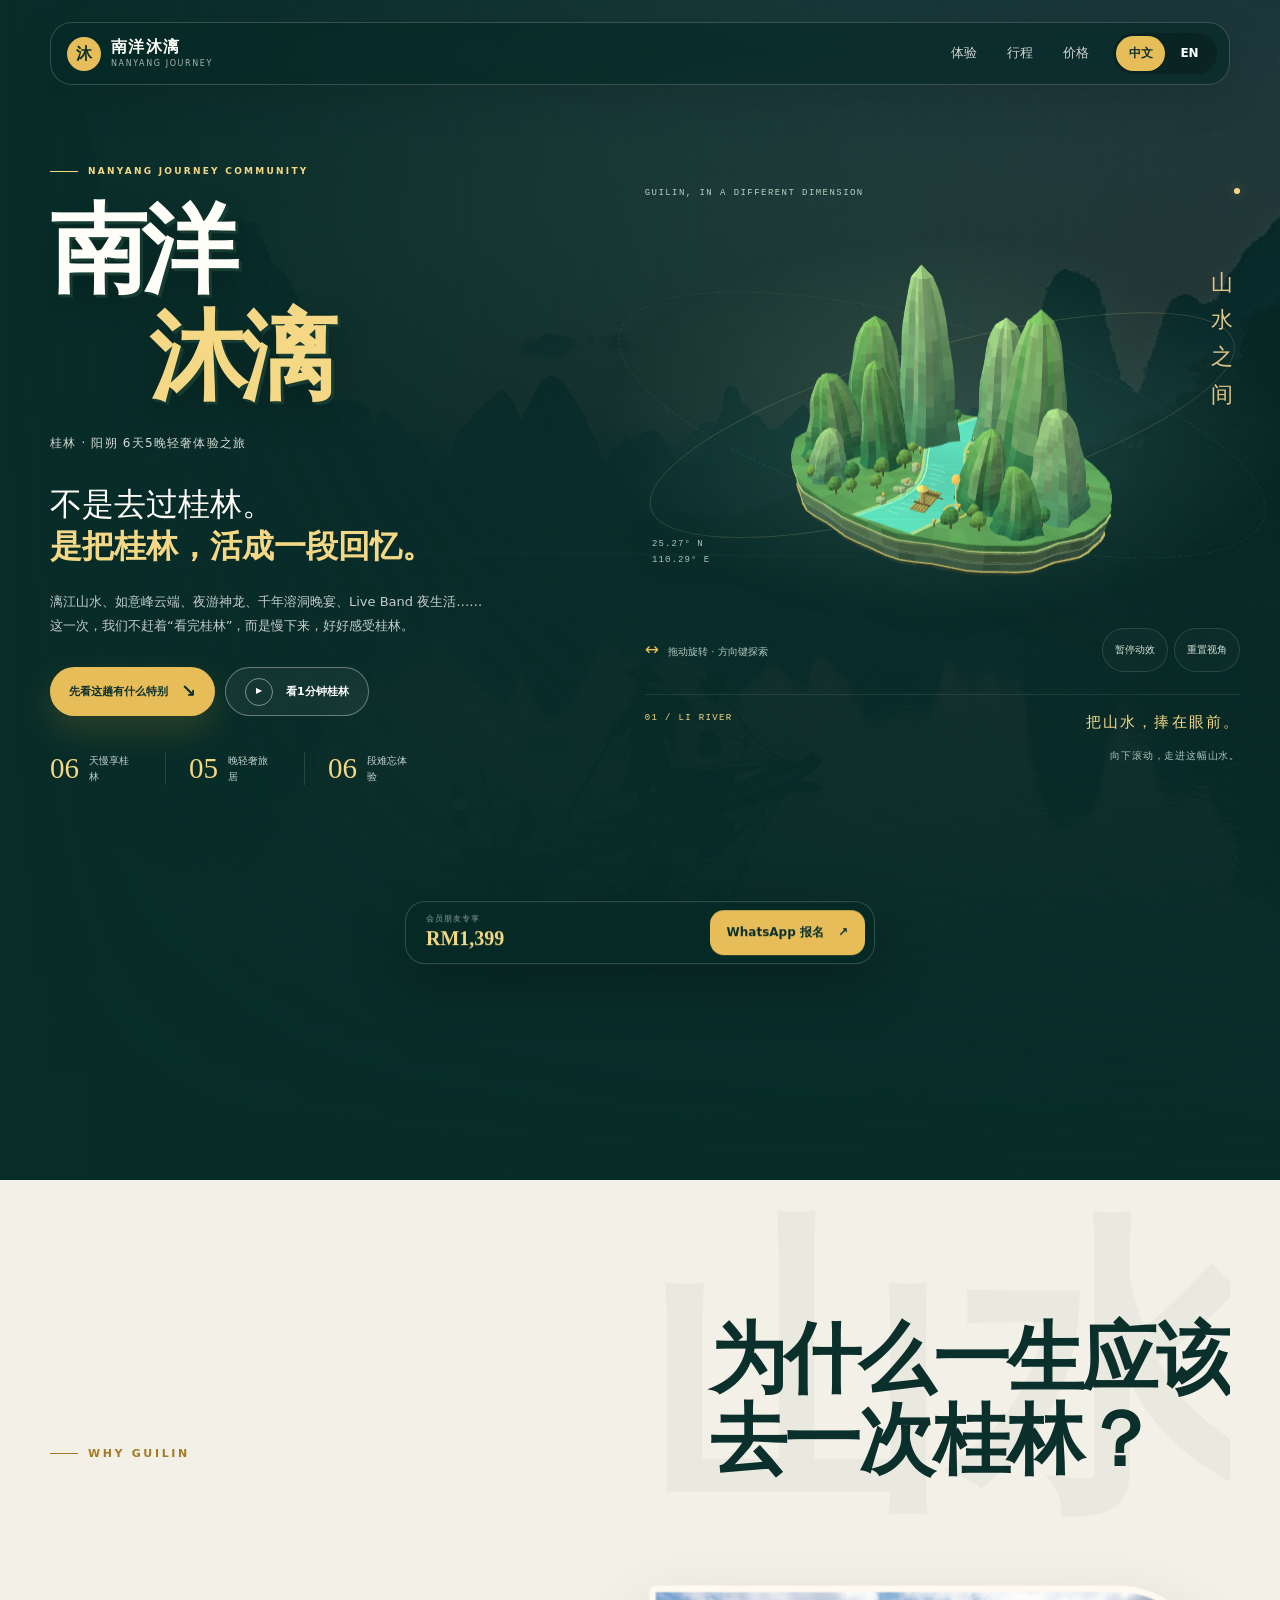
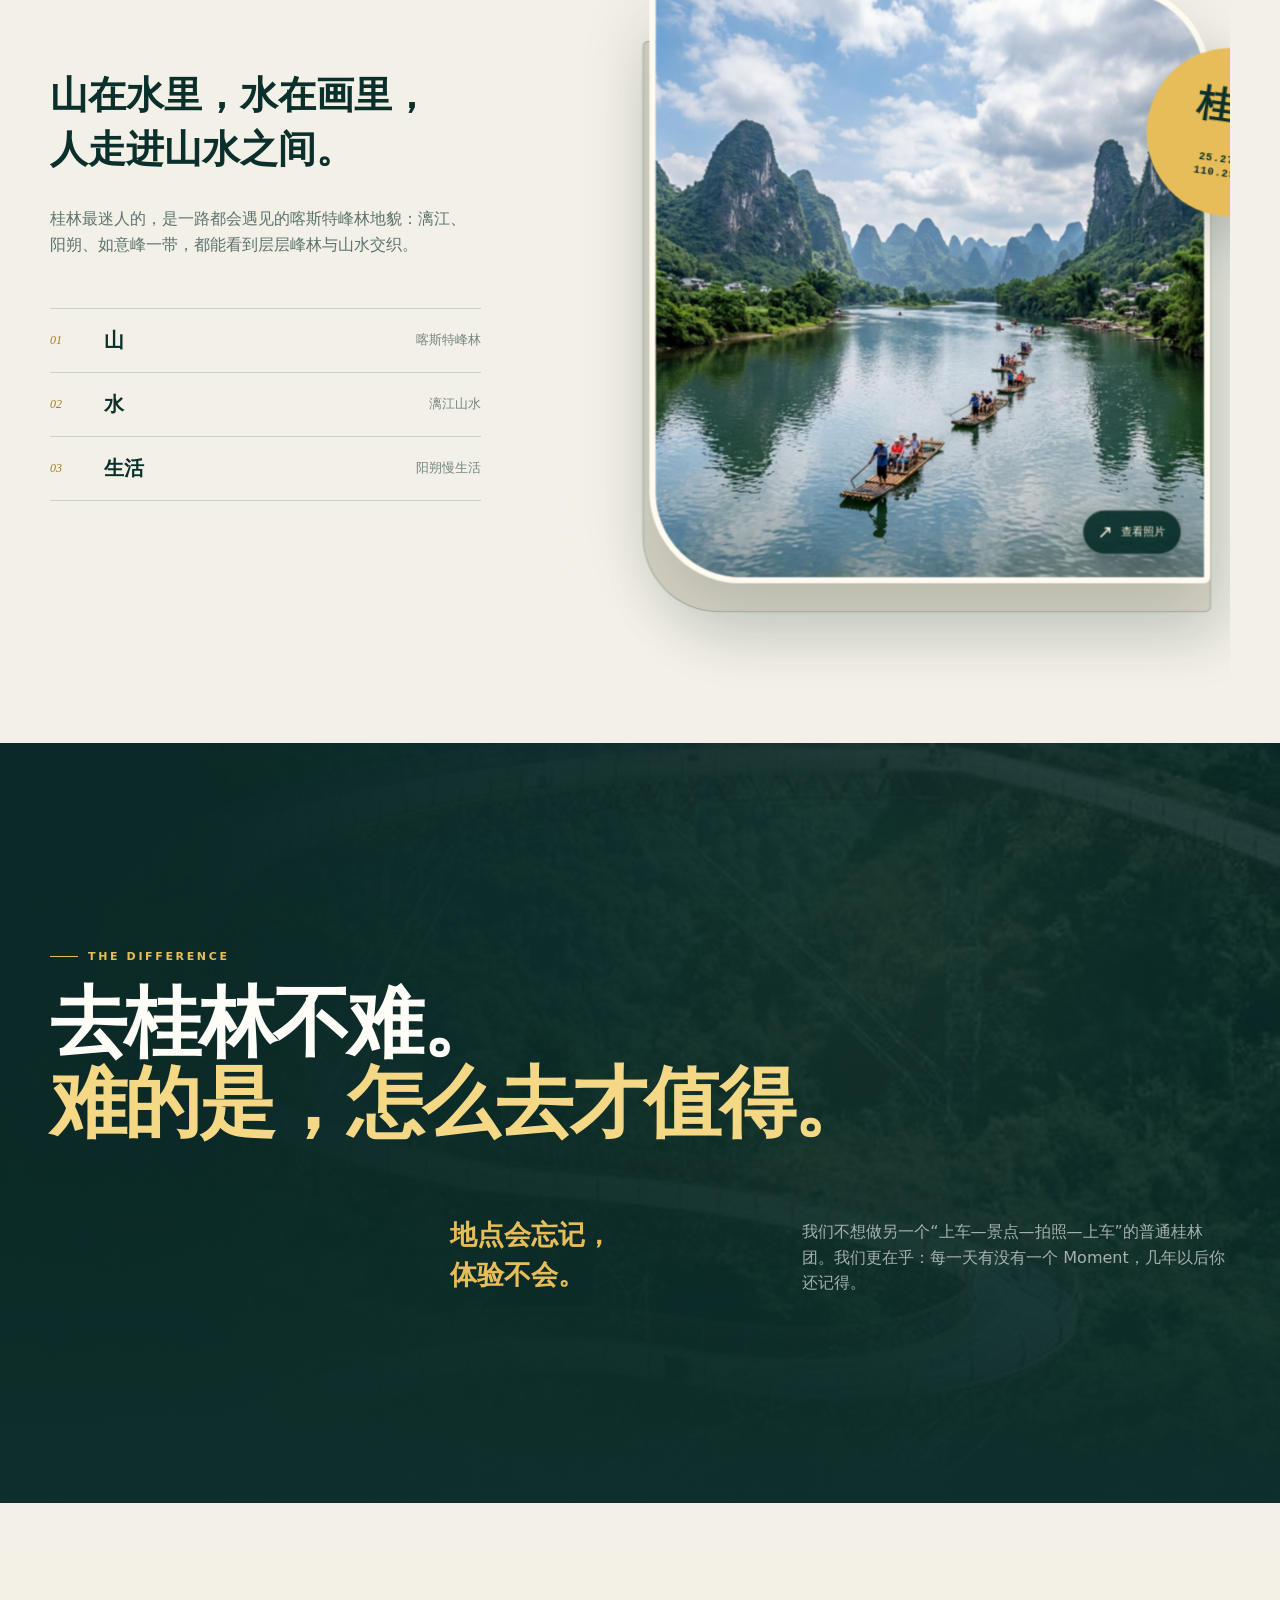
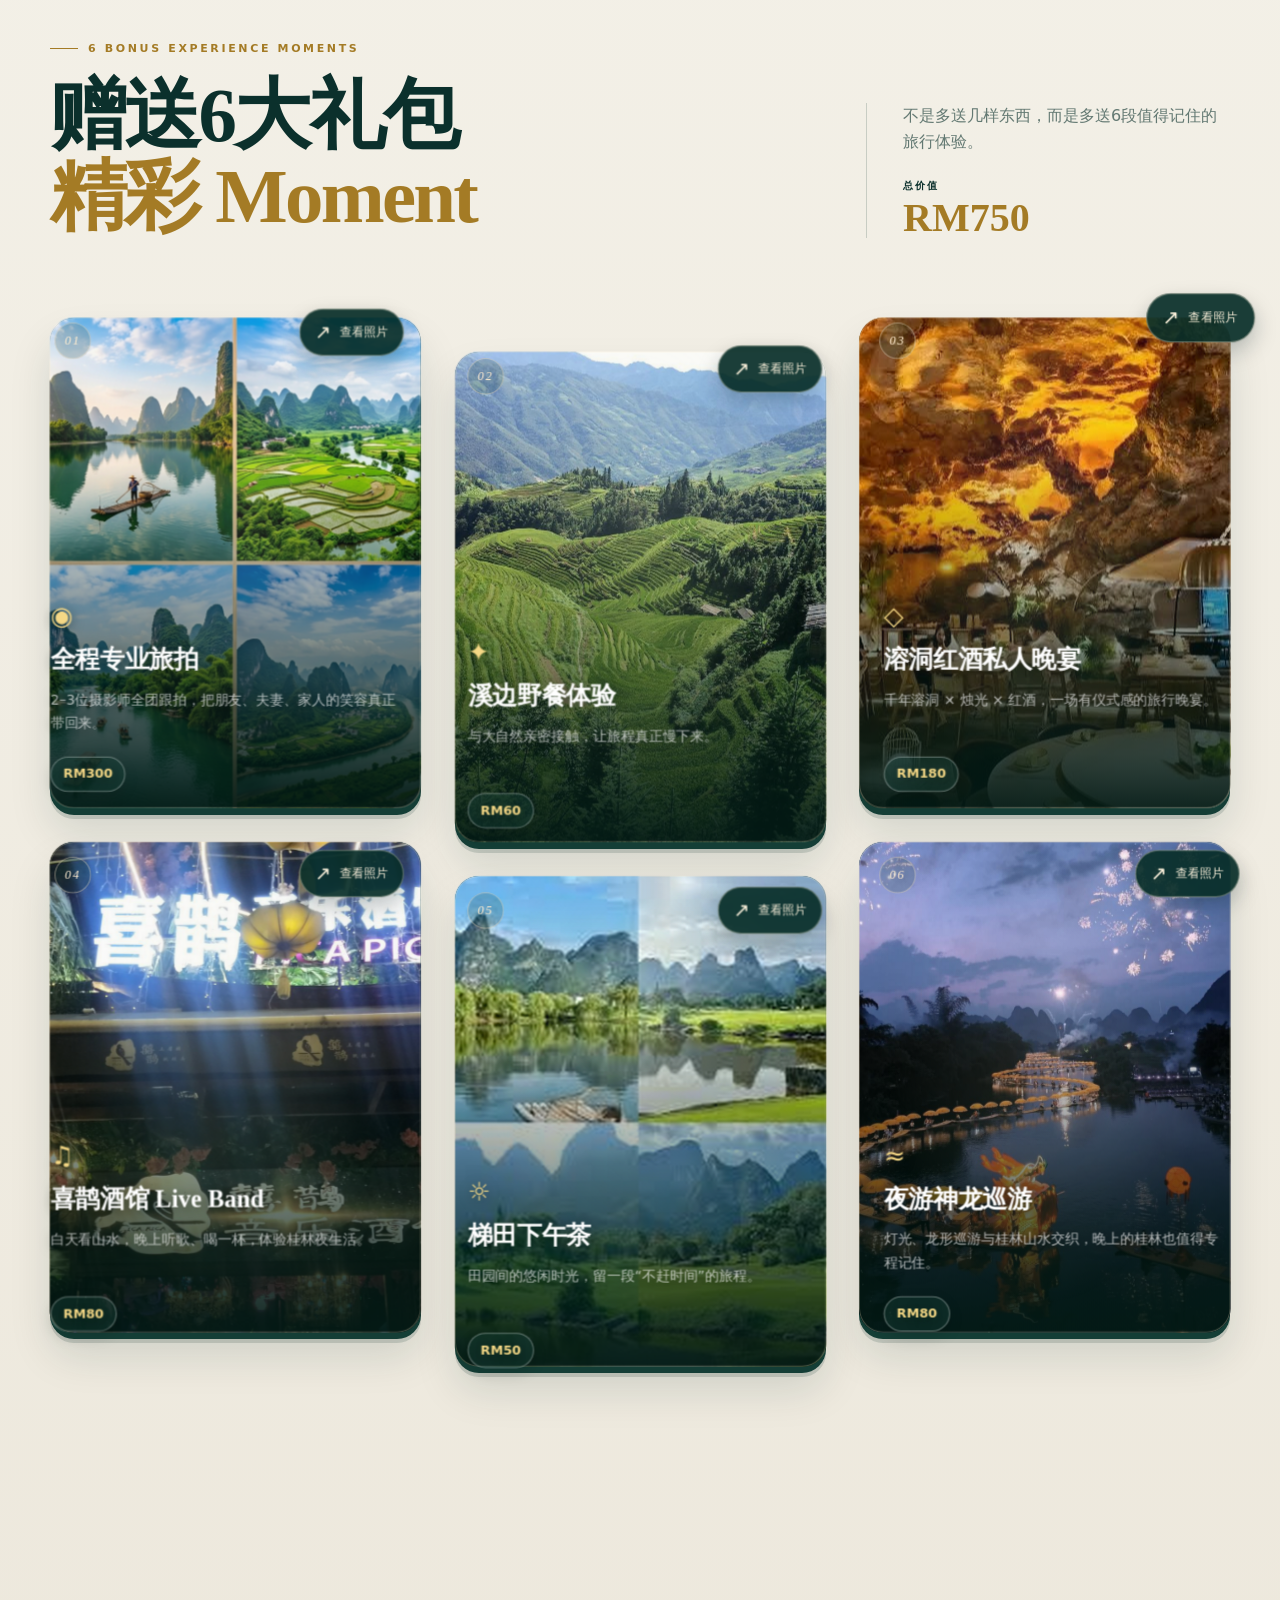
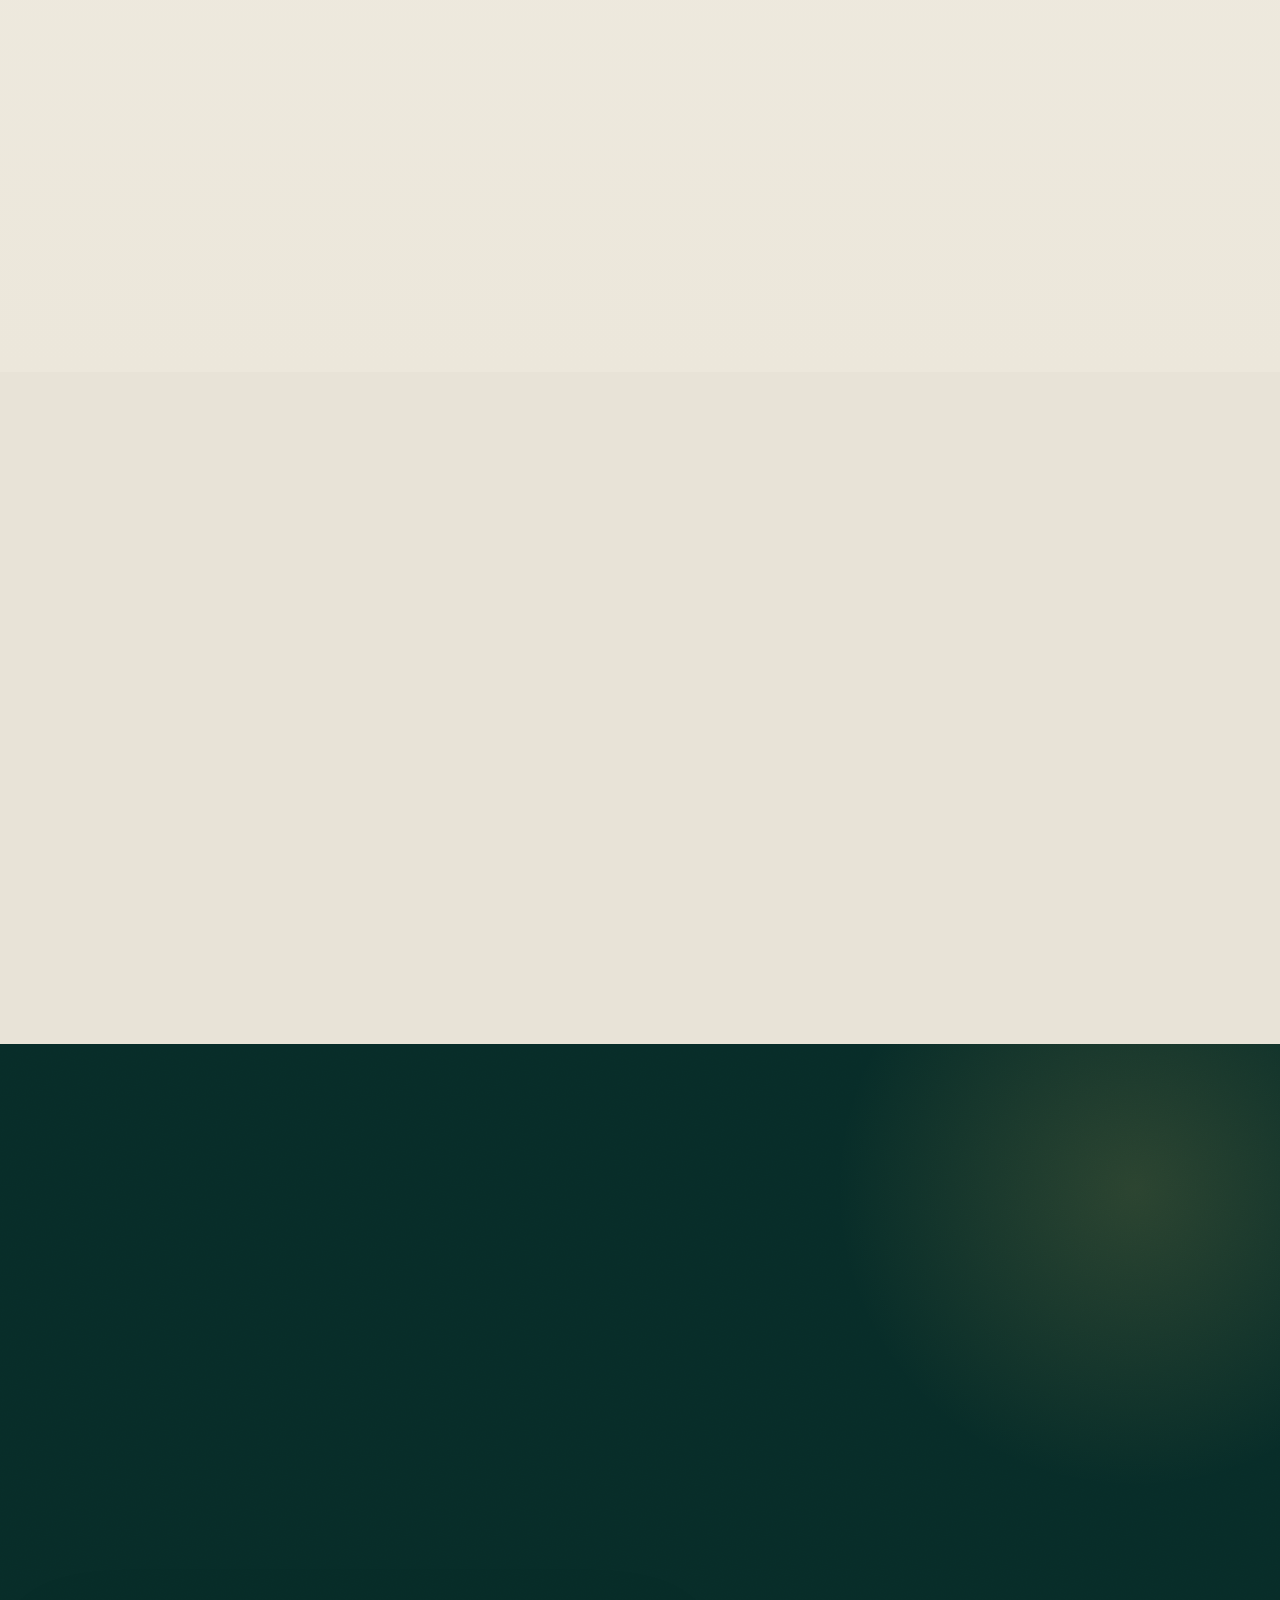
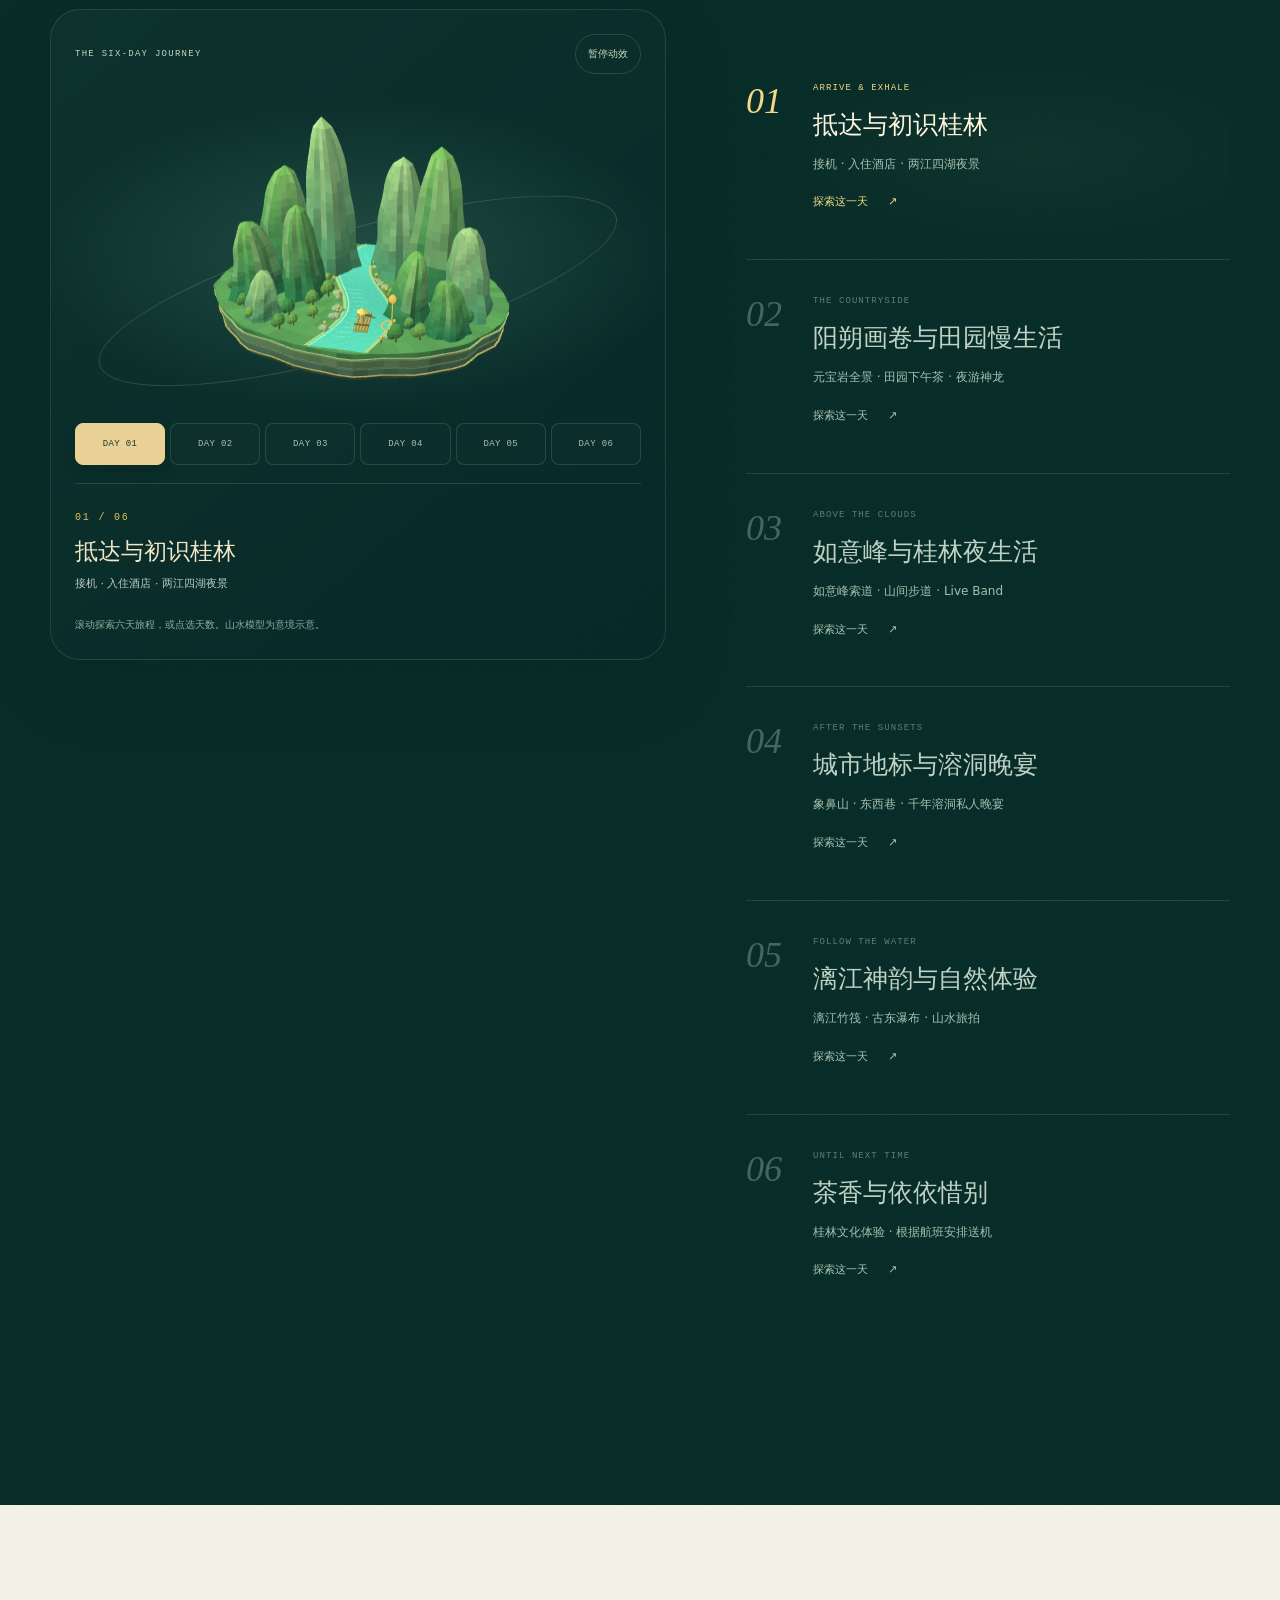
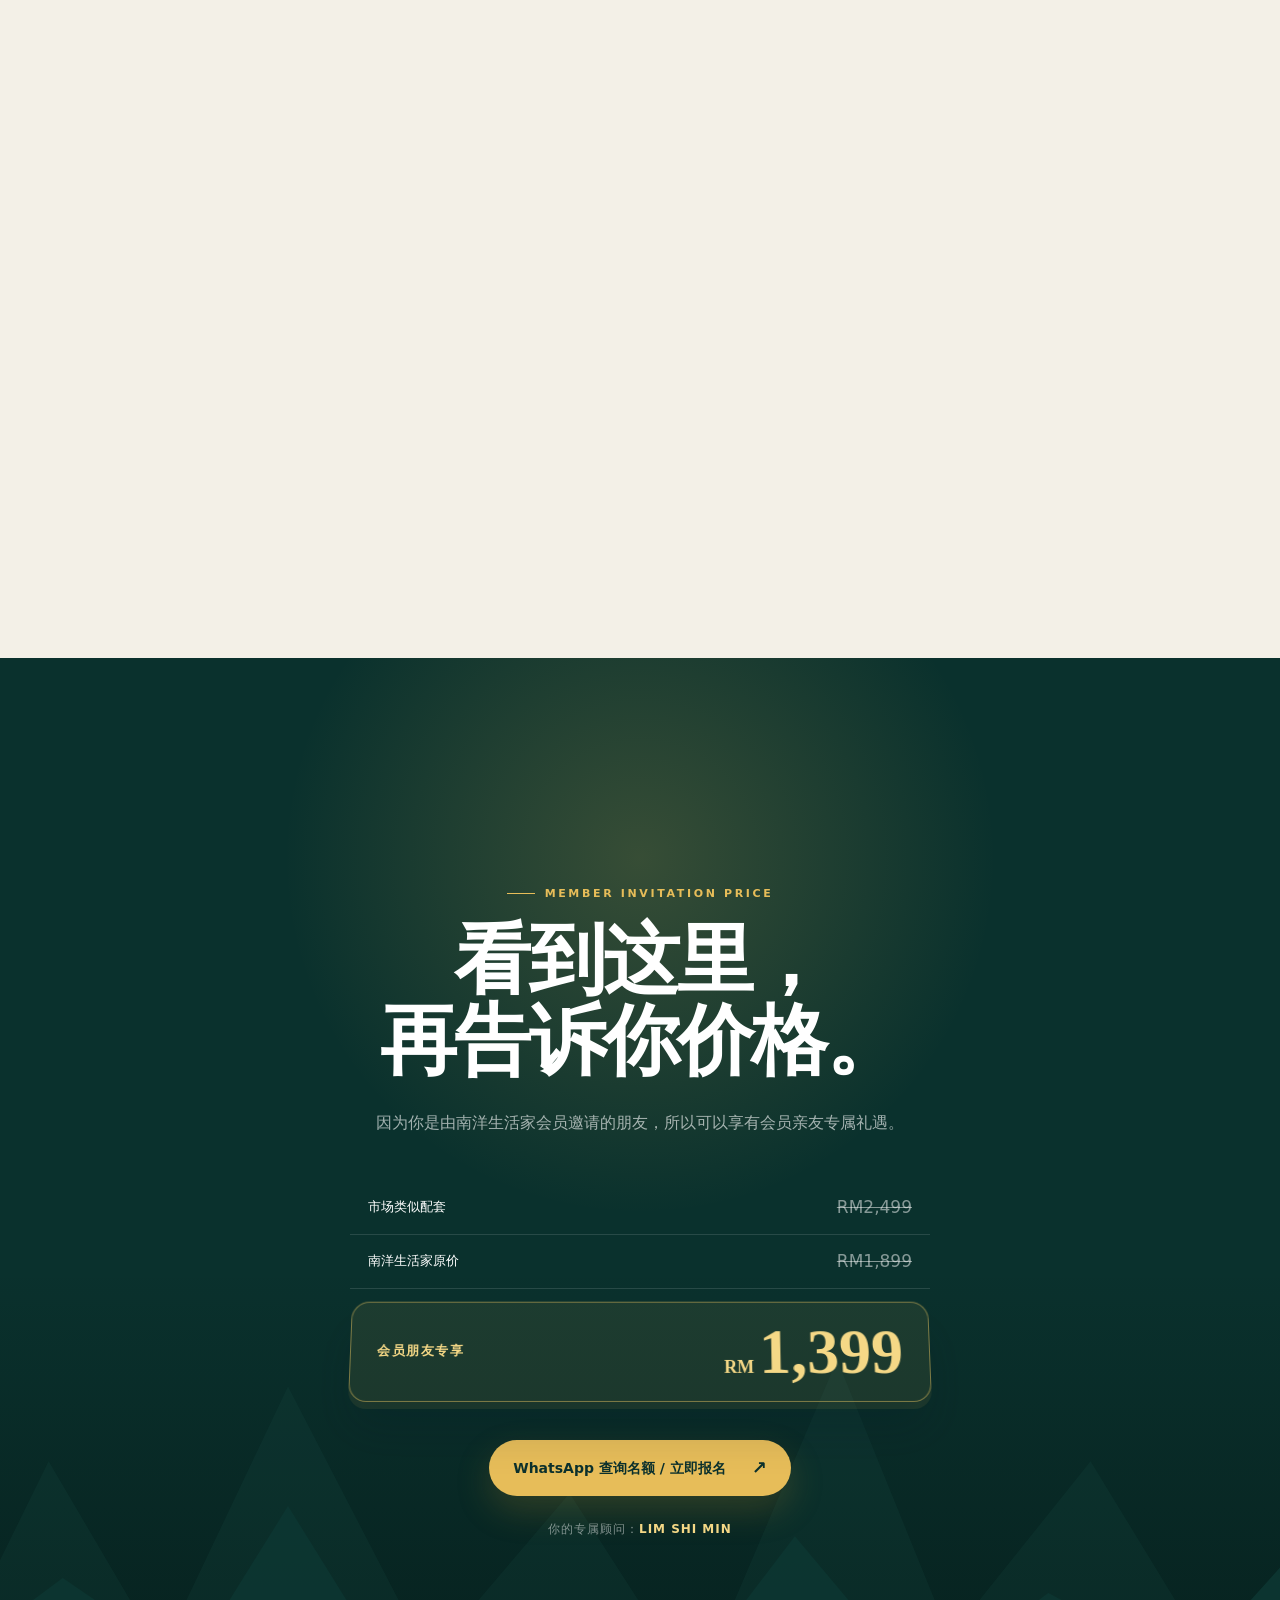
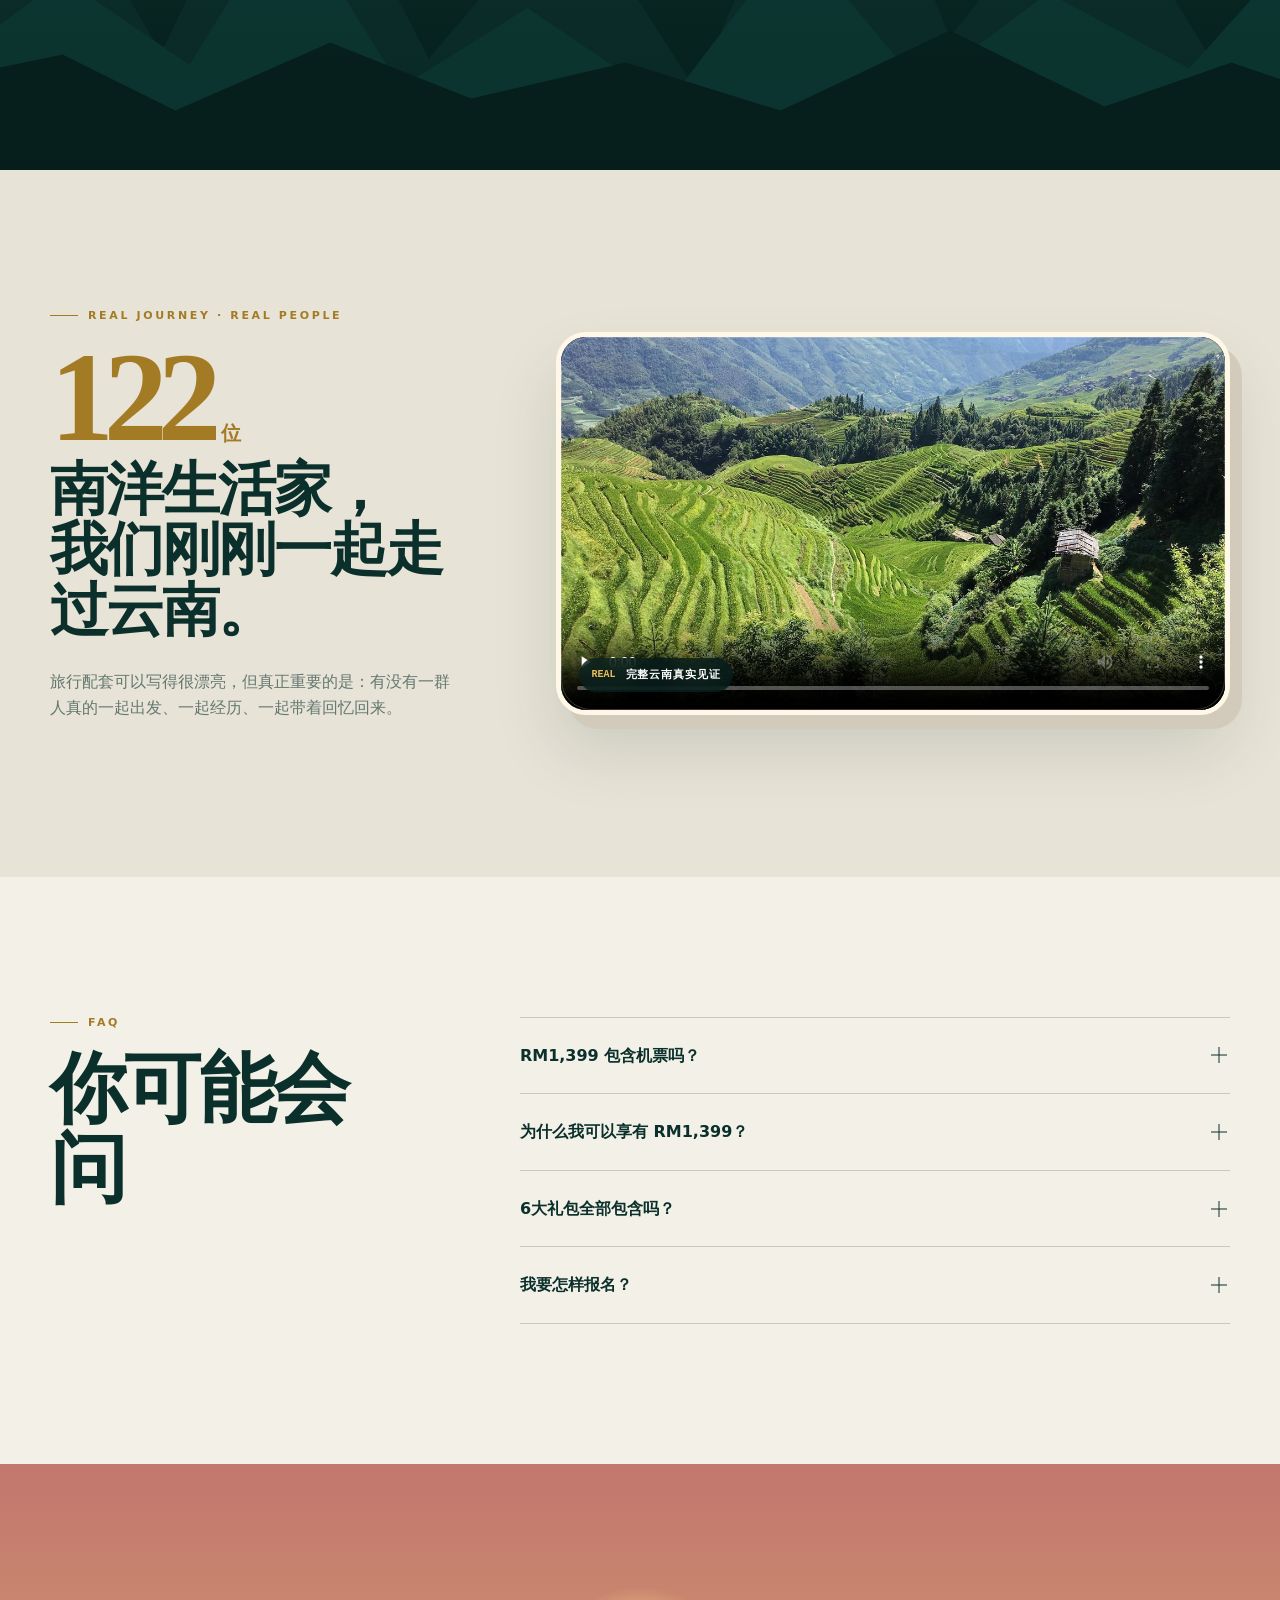
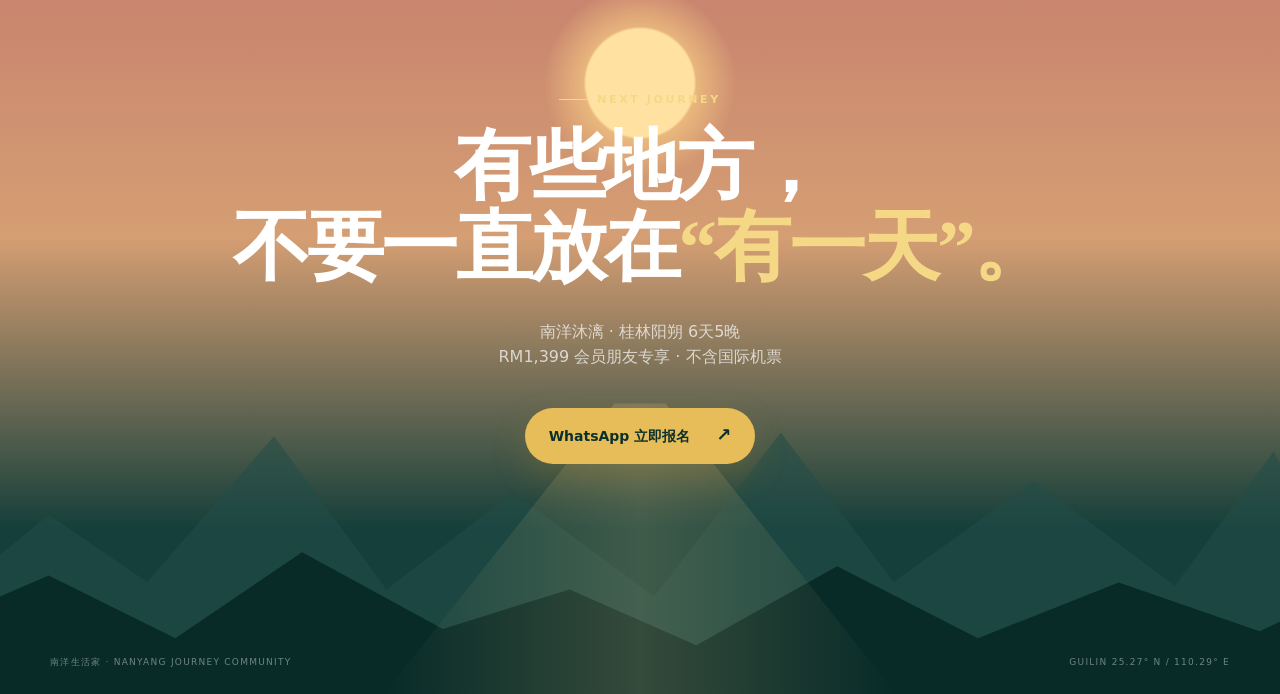
==== commit 6a1953aa: "yeah" ====
--- a/index.html
+++ b/index.html
@@ -12,6 +12,7 @@
   <link rel="stylesheet" href="experience-3d.css?v=20260925-2">
   <link rel="stylesheet" href="journey-3d.css?v=20260925-2">
   <link rel="stylesheet" href="gallery-3d.css?v=20260925-2">
+  <link rel="stylesheet" href="cave-integration.css?v=20260928-2">
   <noscript><style>.reveal{opacity:1!important;transform:none!important}.scene-footer,.time-switch,.journey-tabs,.journey-motion,.lang-switch{display:none!important}.scene-fallback-note{display:block!important}.faq-answer{max-height:none!important;visibility:visible!important;opacity:1!important}</style></noscript>
 </head>
 <body>
@@ -153,10 +154,11 @@
             <div class="card-shade"></div><span class="card-no">02</span>
             <div class="moment-card-copy"><p class="card-icon">✦</p><h3 data-i18n="giftPicnic">溪边野餐体验</h3><p data-i18n="giftPicnicCopy">与大自然亲密接触，让旅程真正慢下来。</p><b>RM60</b></div>
           </article>
-          <article class="moment-card reveal" data-tilt>
+          <article class="moment-card reveal" id="cave-dinner" data-tilt>
             <img src="assets/dinner.jpg?v=20260924" alt="溶洞红酒私人晚宴" loading="lazy">
             <div class="card-shade"></div><span class="card-no">03</span>
             <div class="moment-card-copy"><p class="card-icon">◇</p><h3 data-i18n="giftDinner">溶洞红酒私人晚宴</h3><p data-i18n="giftDinnerCopy">千年溶洞 × 烛光 × 红酒，一场有仪式感的旅行晚宴。</p><b>RM180</b></div>
+            <a class="cave-card-link" href="./cave-dinner-demo/?from=main" aria-label="进入溶洞红酒私人晚宴 3D 场景"></a>
           </article>
           <article class="moment-card reveal" data-tilt>
             <img src="assets/bar.jpg?v=20260924" alt="喜鹊酒馆 Live Band" loading="lazy">
@@ -341,6 +343,7 @@
   <script src="app.js?v=20260925-2" defer></script>
   <script src="scene-3d.js?v=20260925-2" defer></script>
   <script src="journey-3d.js?v=20260925-2" defer></script>
-  <script src="gallery-3d.js?v=20260925-2" defer></script>
+  <script src="gallery-3d.js?v=20260928-3" defer></script>
+  <script src="cave-integration.js?v=20260928-2" defer></script>
 </body>
 </html>
--- a/cave-integration.css
+++ b/cave-integration.css
@@ -0,0 +1,4 @@
+#cave-dinner { scroll-margin-top: 110px; cursor: pointer; }
+#cave-dinner .cave-card-link { position: absolute; inset: 0; z-index: 4; border-radius: inherit; transform: translateZ(60px); cursor: pointer; }
+#cave-dinner .cave-card-link:focus-visible { outline: 3px solid #ffe09a; outline-offset: -6px; }
+#cave-dinner .photo-open-button { z-index: 6; transform: translateZ(70px); }
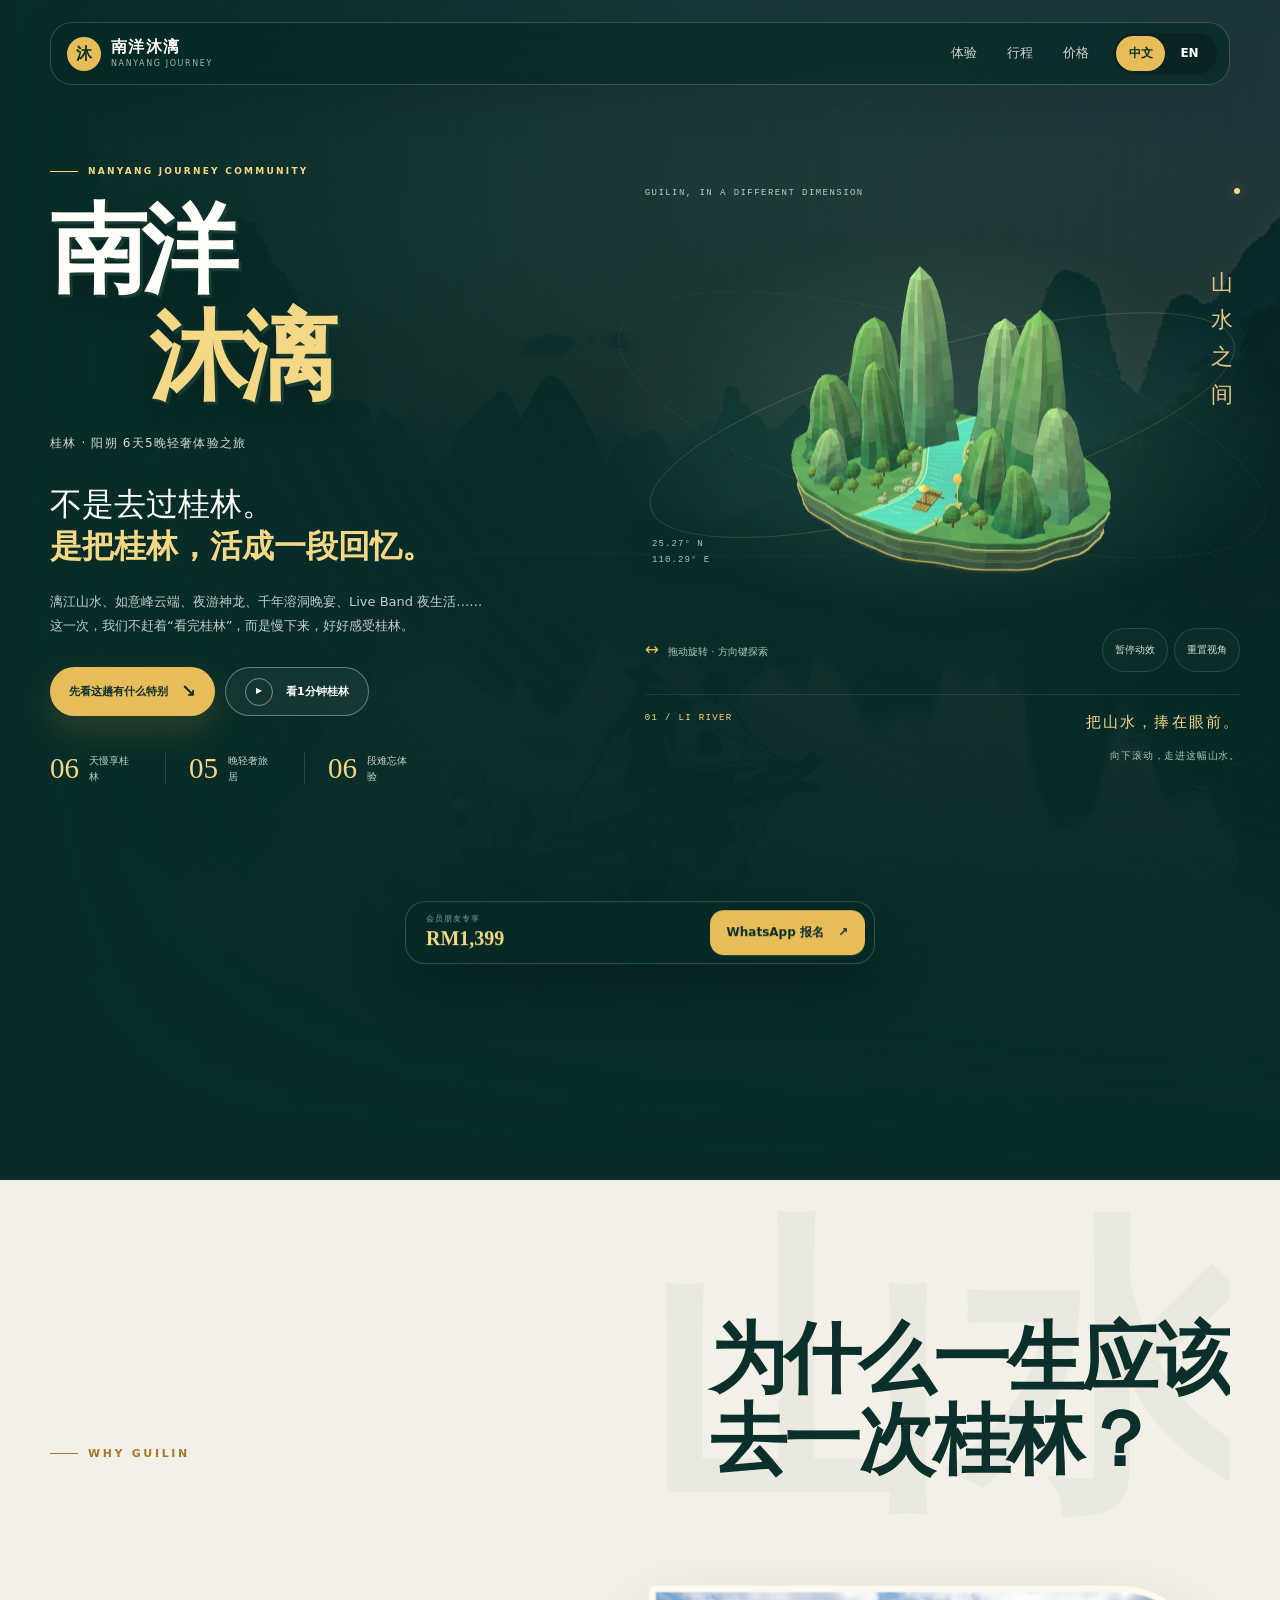
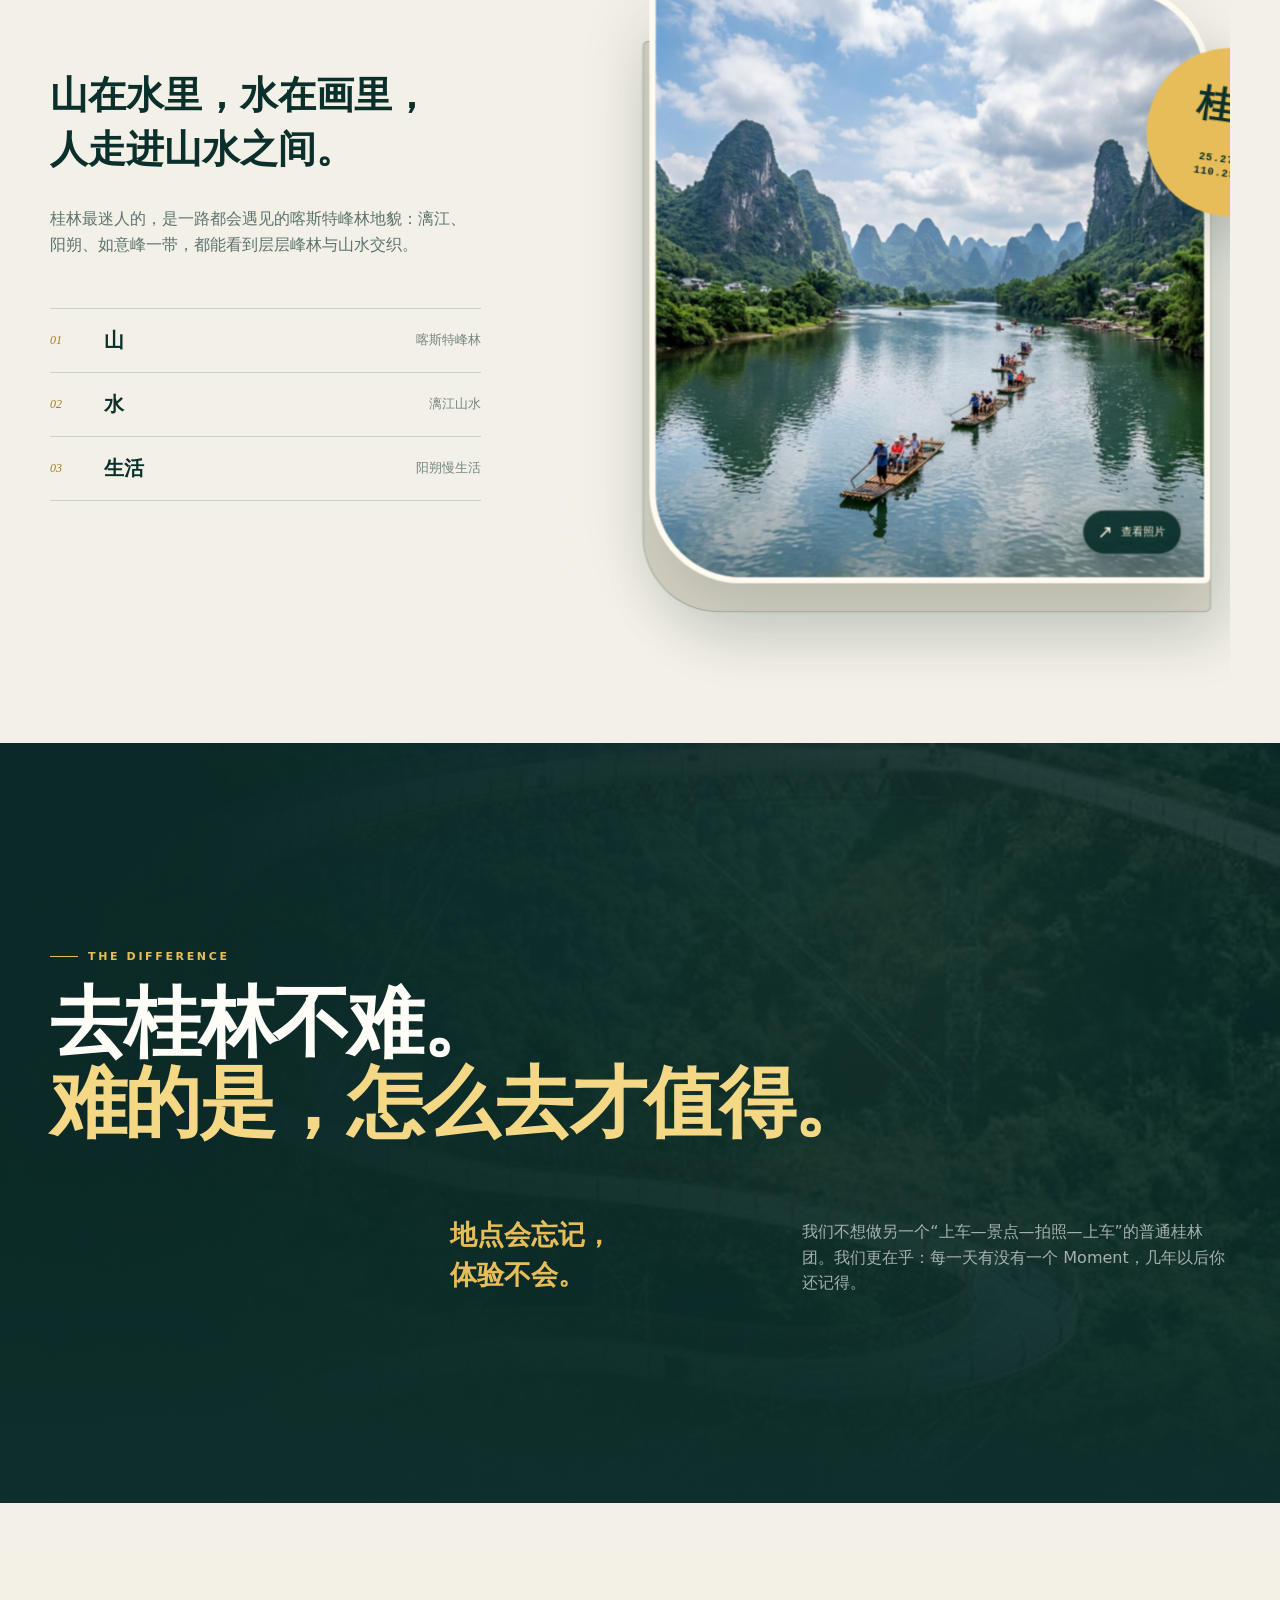
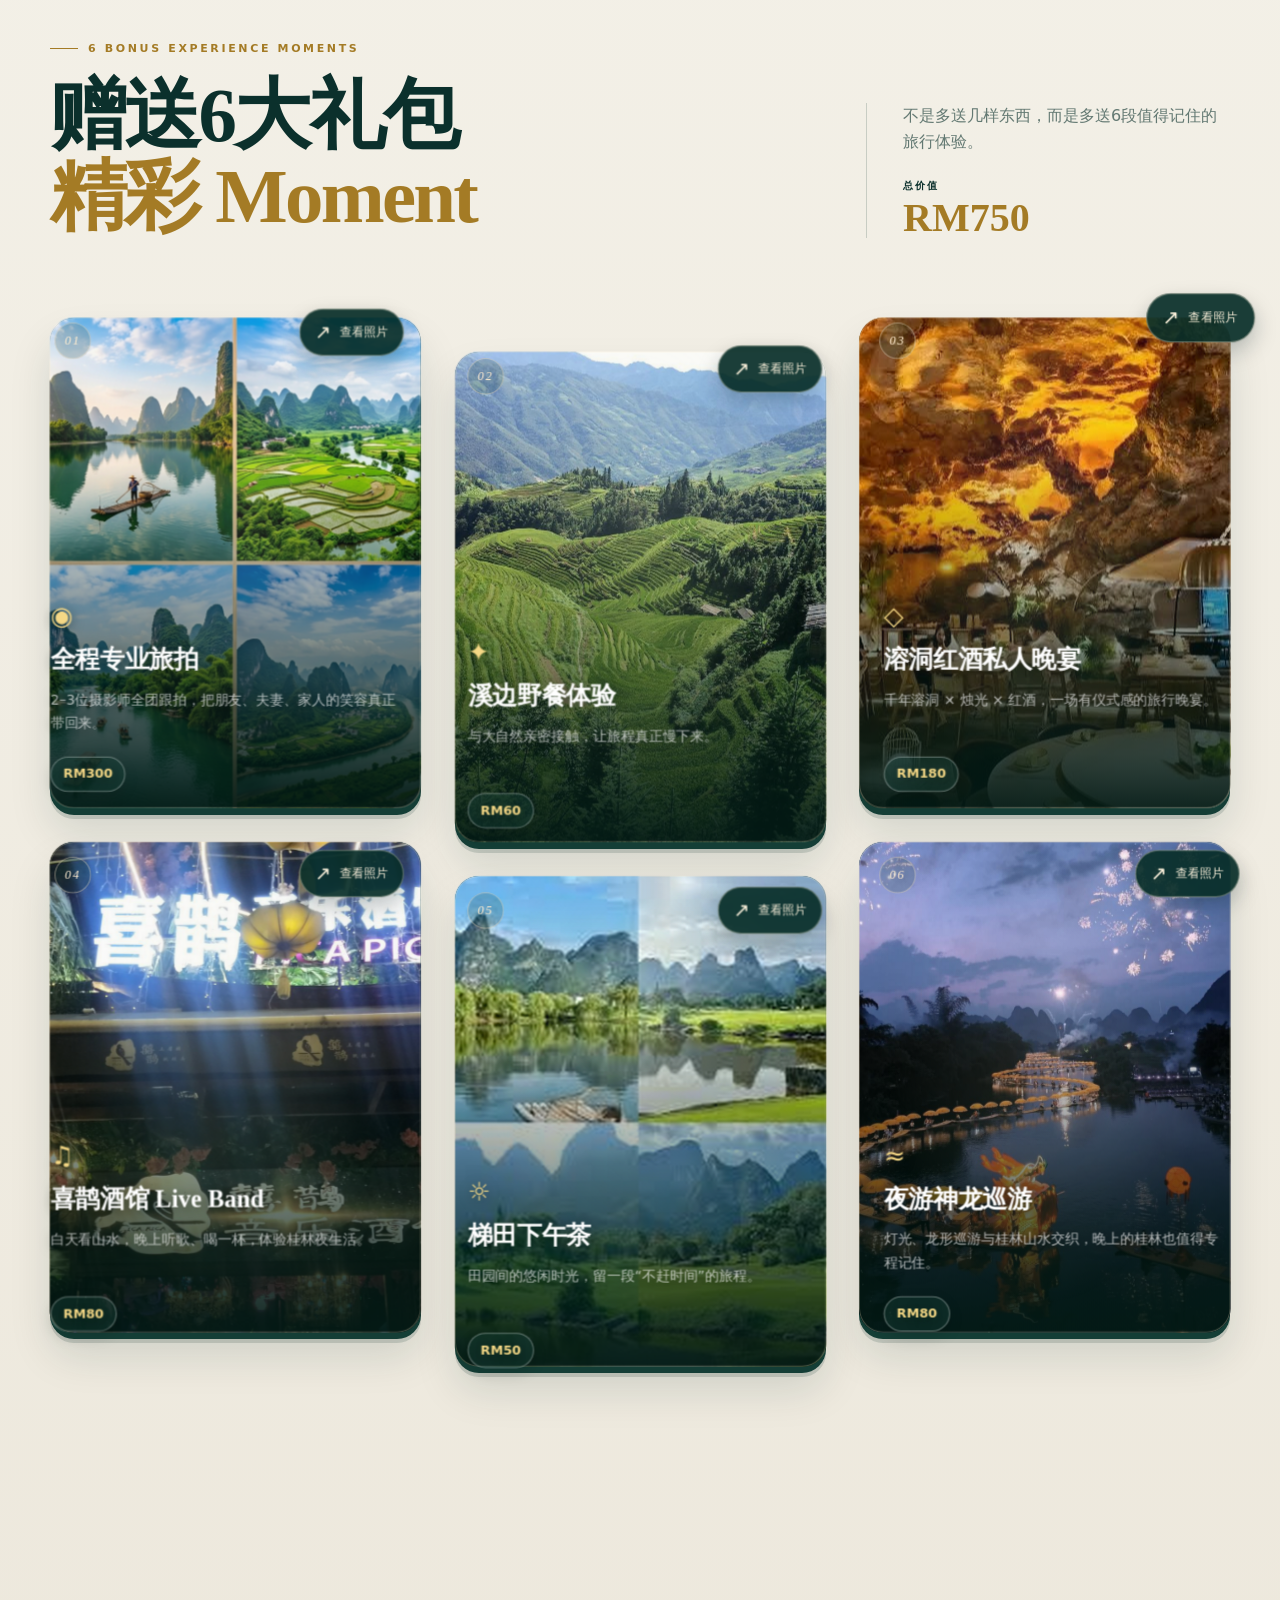
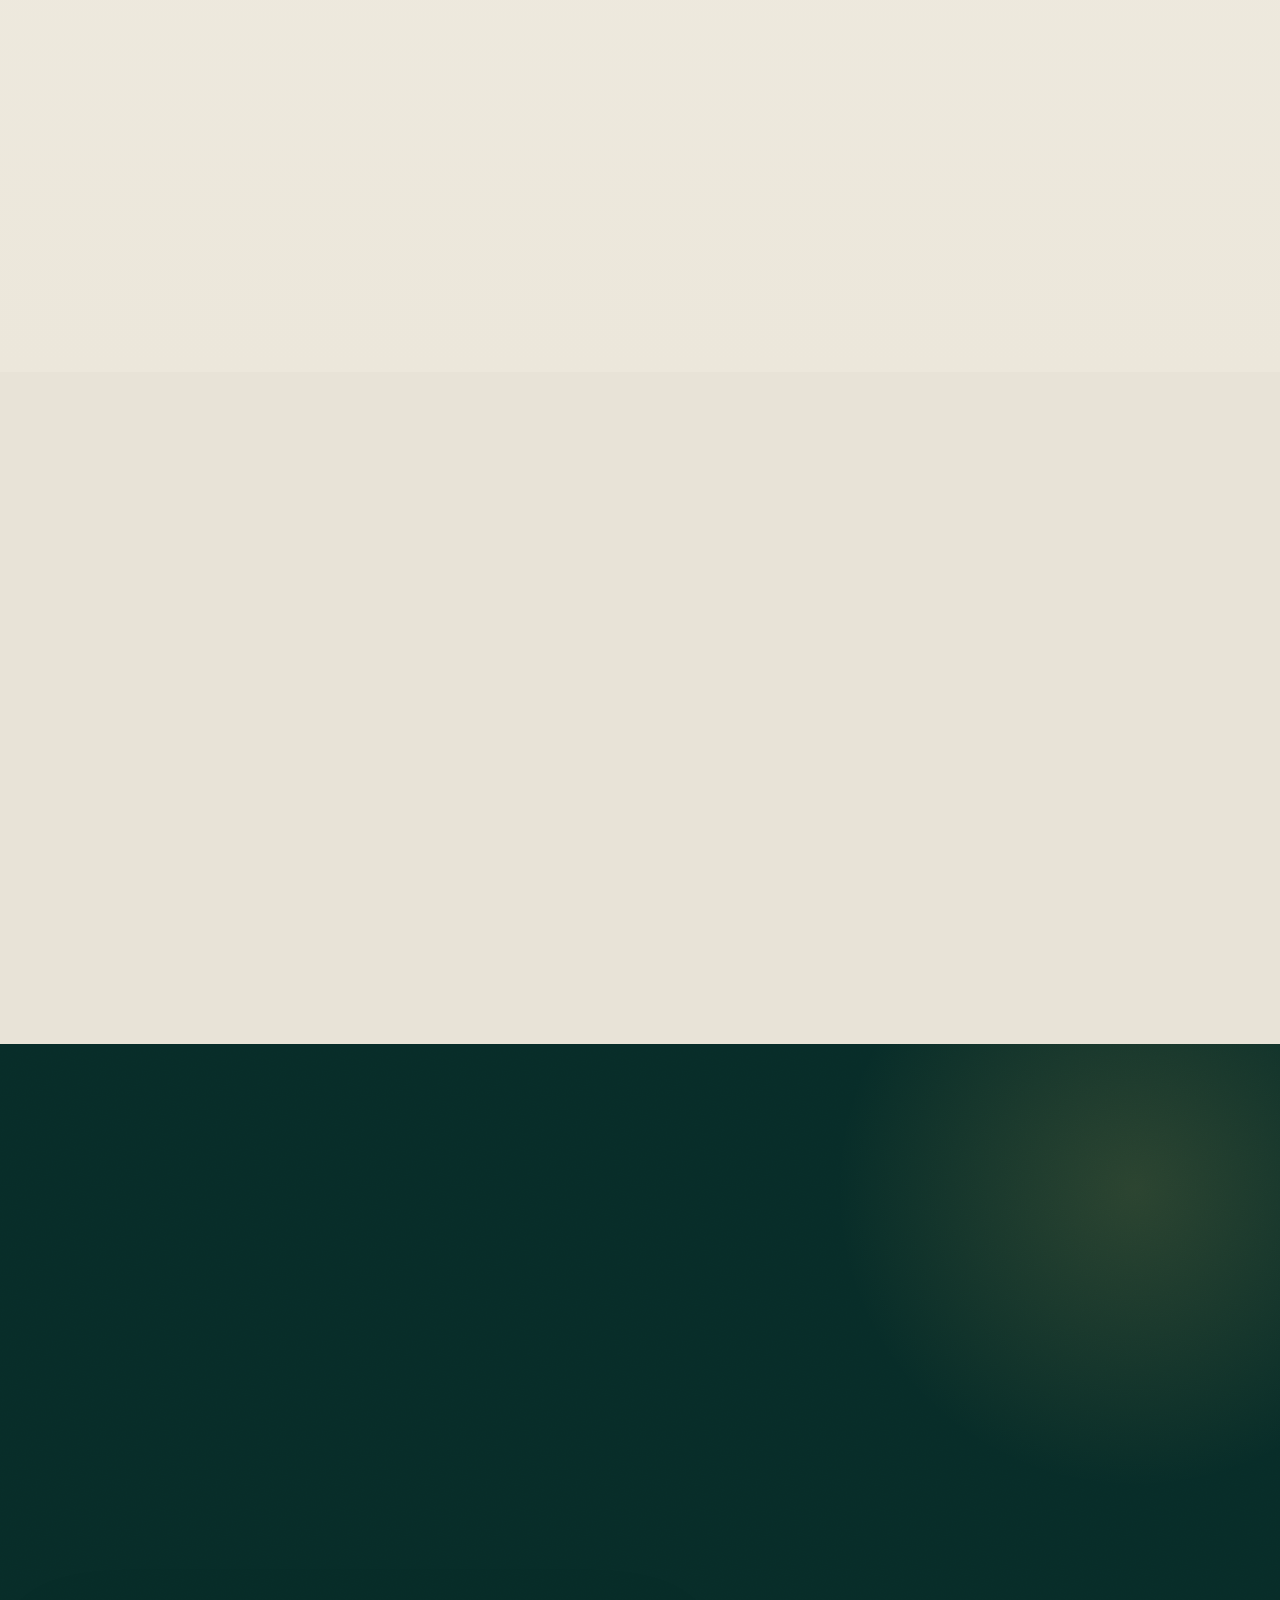
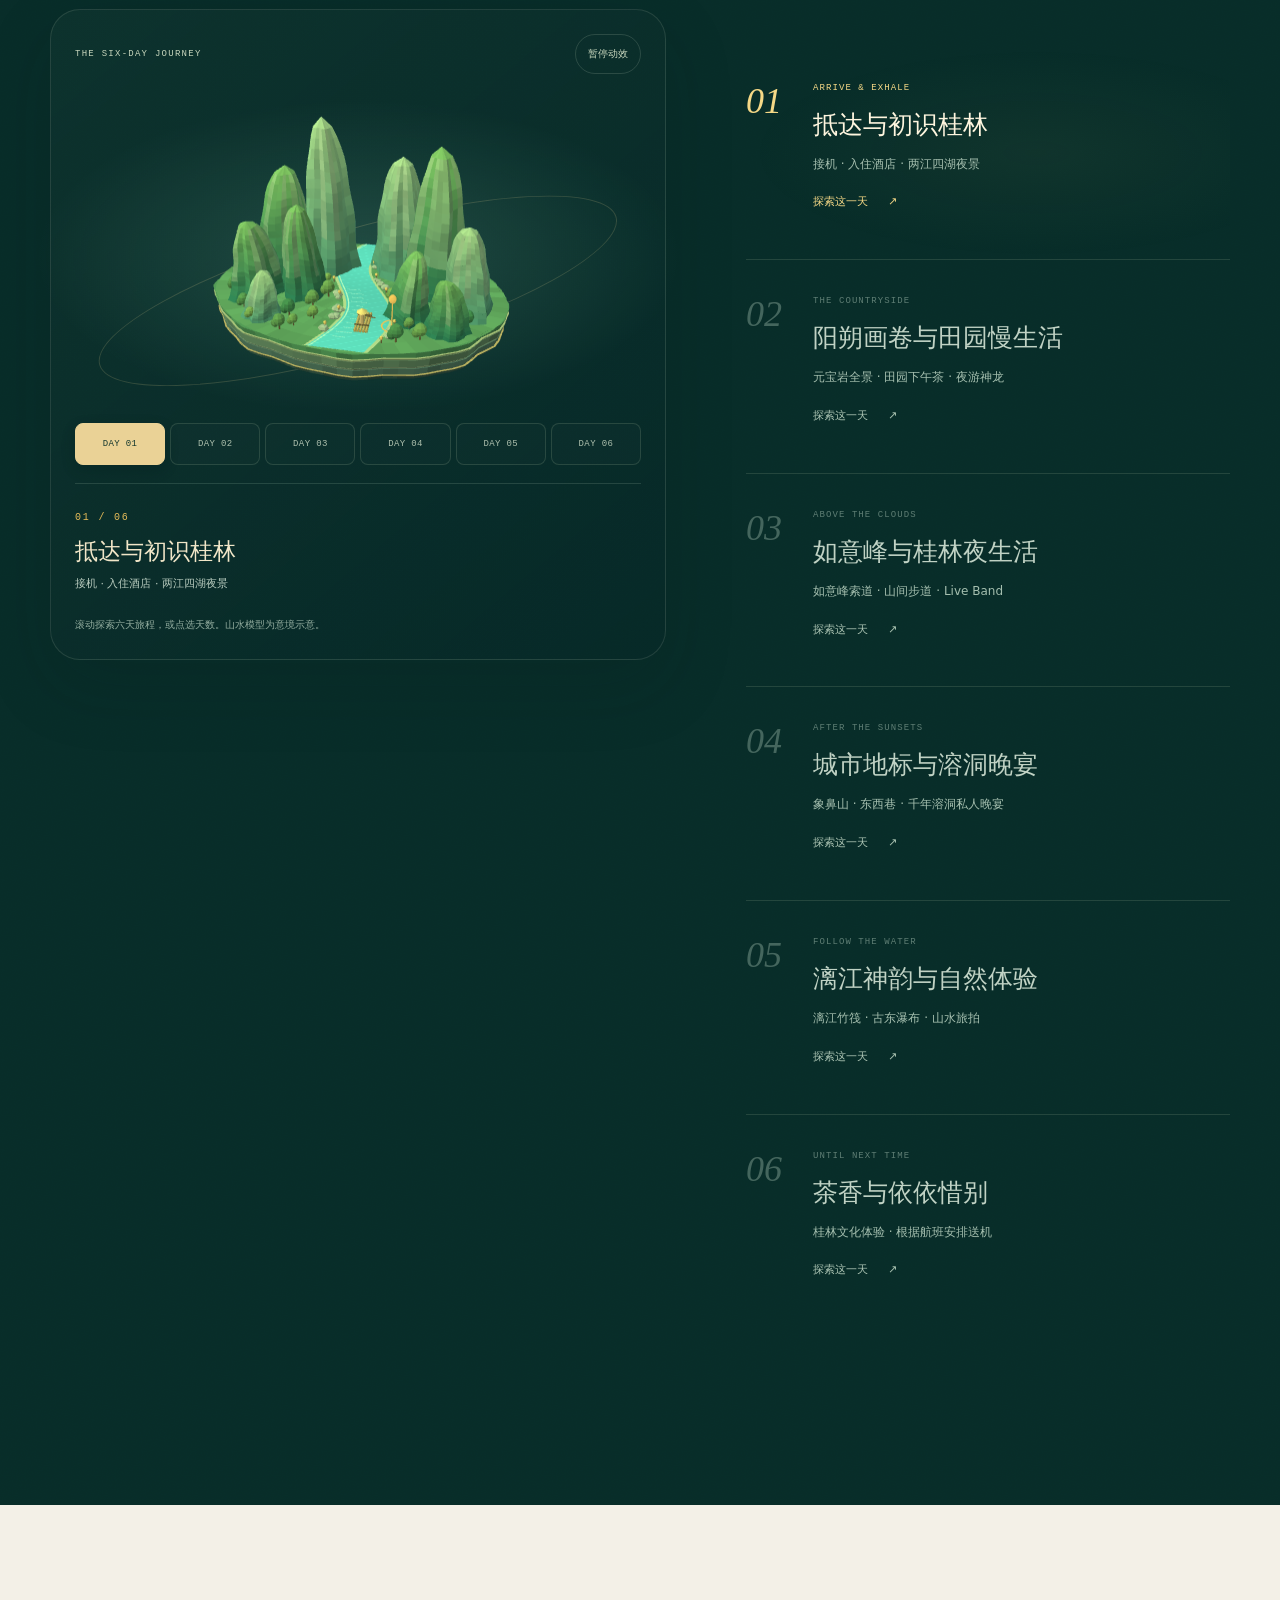
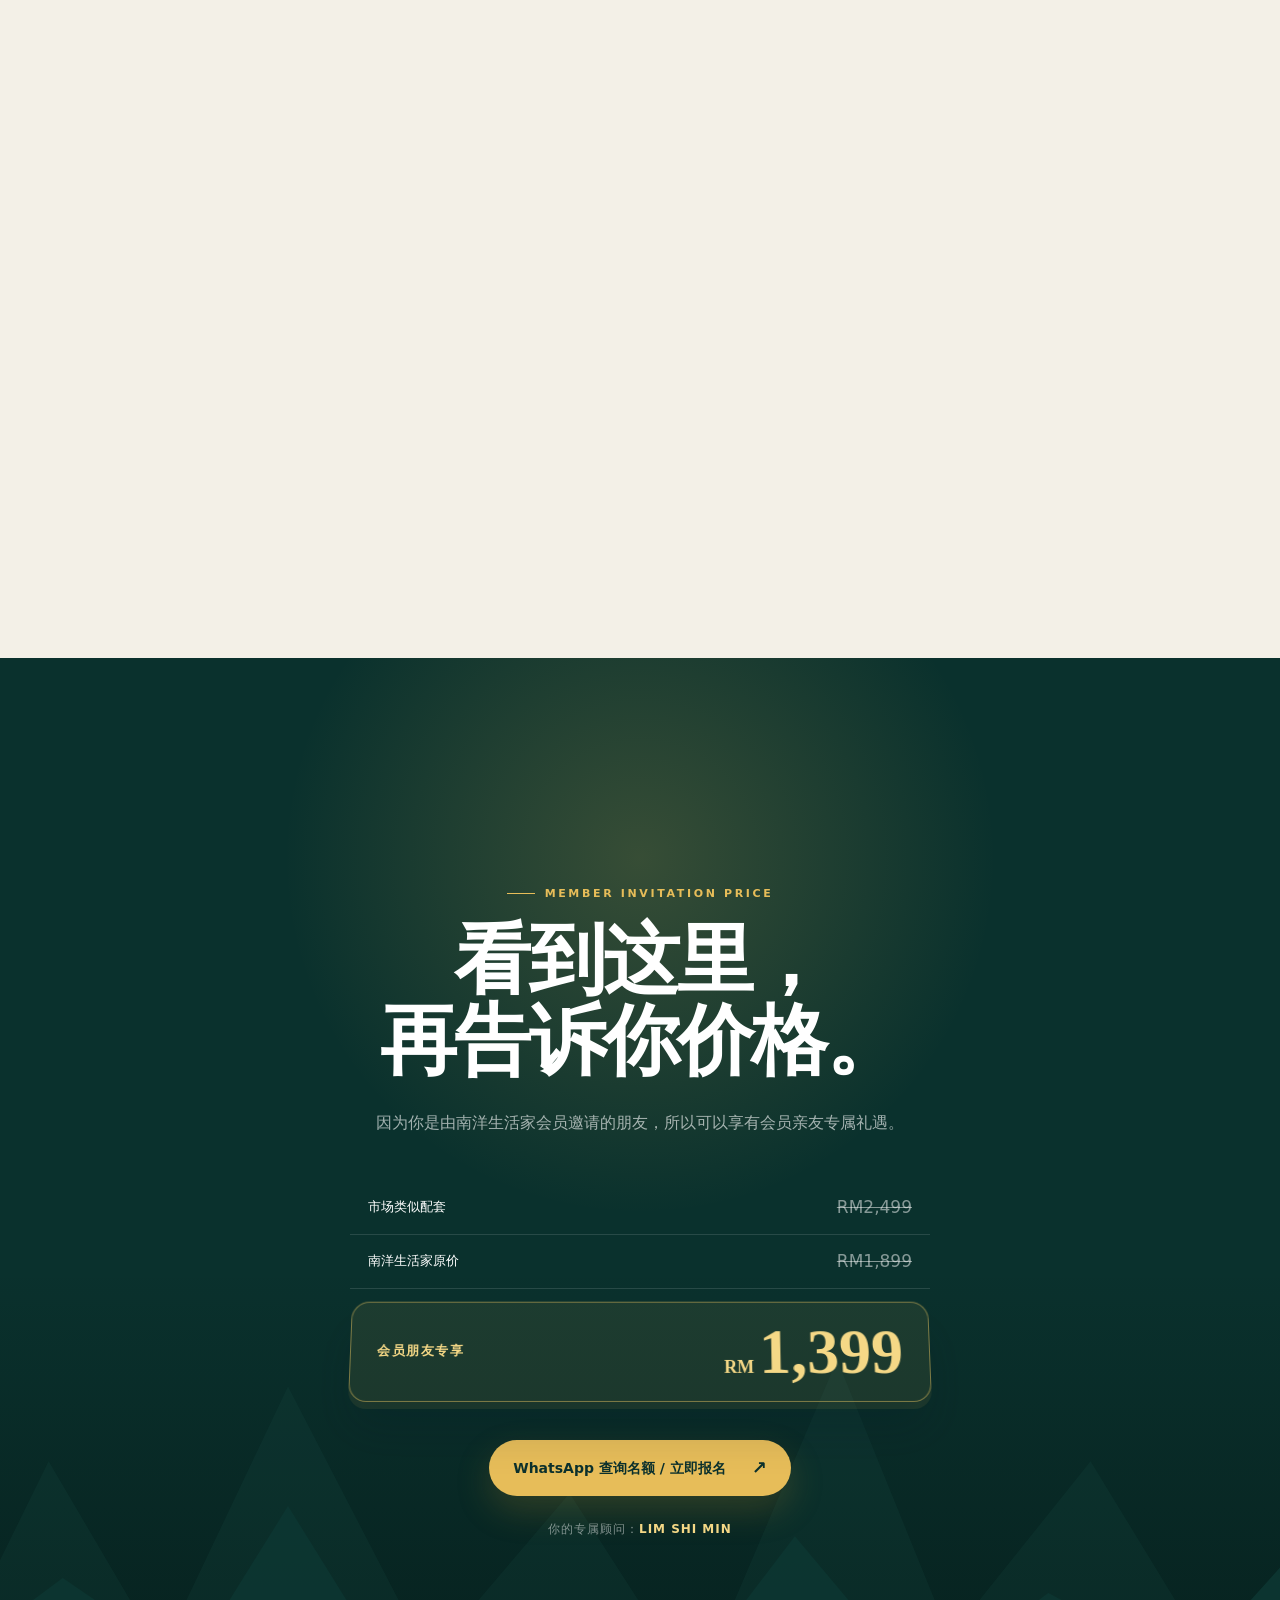
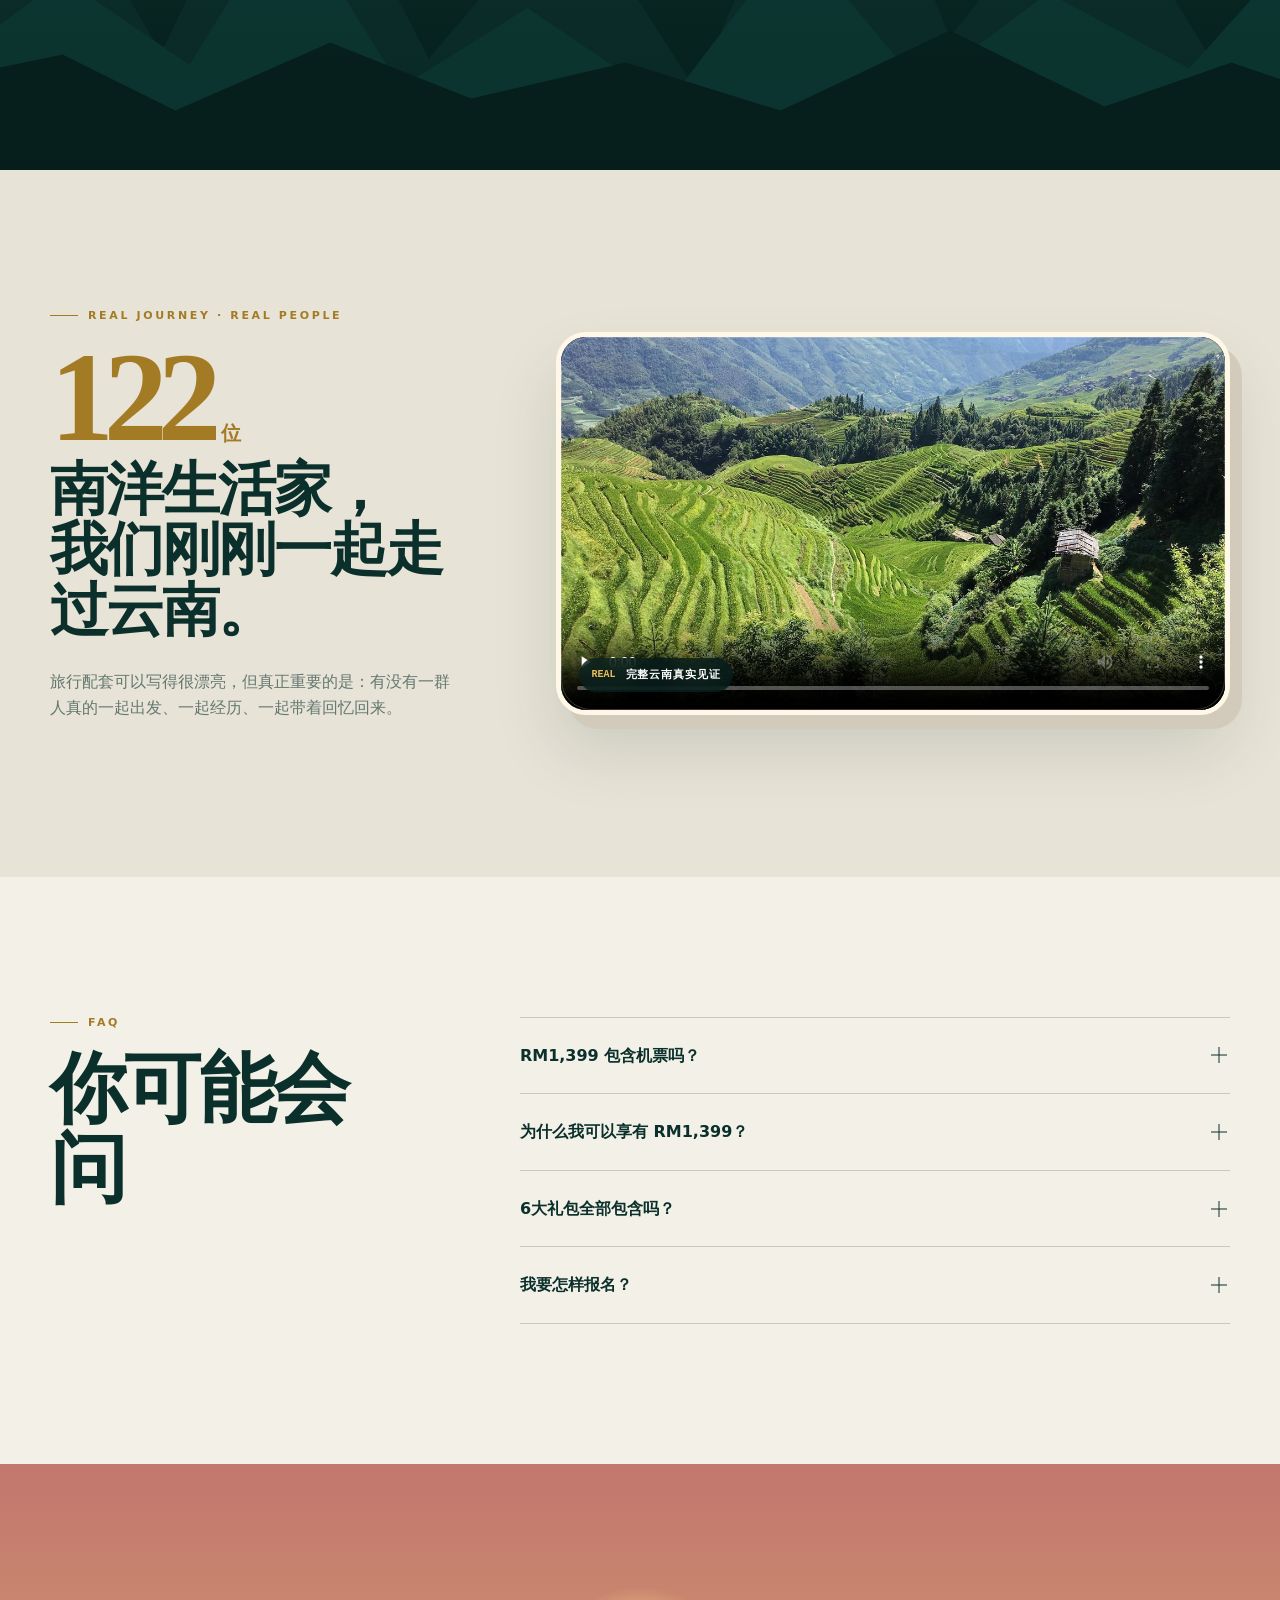
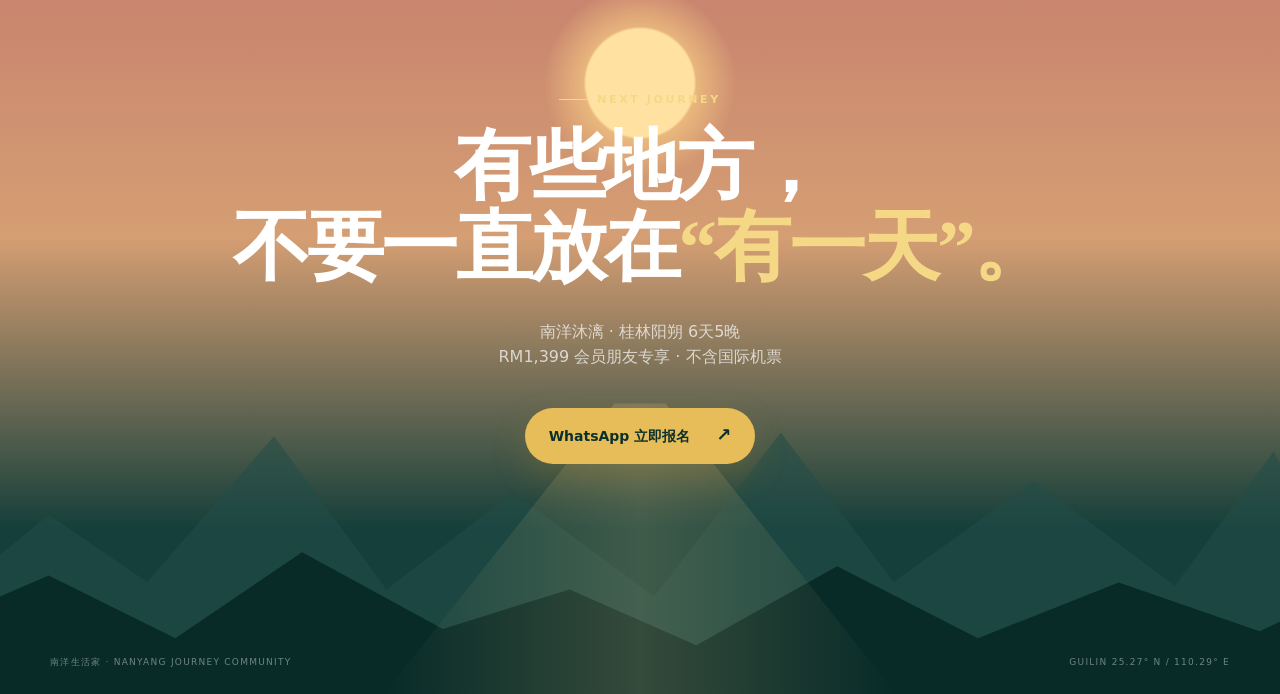
==== commit 1da5d3a2: "2" ====
--- a/index.html
+++ b/index.html
@@ -160,7 +160,8 @@
             <div class="moment-card-copy"><p class="card-icon">◇</p><h3 data-i18n="giftDinner">溶洞红酒私人晚宴</h3><p data-i18n="giftDinnerCopy">千年溶洞 × 烛光 × 红酒，一场有仪式感的旅行晚宴。</p><b>RM180</b></div>
             <a class="cave-card-link" href="./cave-dinner-demo/?from=main" aria-label="进入溶洞红酒私人晚宴 3D 场景"></a>
           </article>
-          <article class="moment-card reveal" data-tilt>
+          <article class="moment-card reveal" id="magpie-bar" data-tilt>
+            <a class="cave-card-link" href="./magpie-bar-demo/?from=main" aria-label="进入喜鹊酒馆 Live Band 3D 场景"></a>
             <img src="assets/bar.jpg?v=20260924" alt="喜鹊酒馆 Live Band" loading="lazy">
             <div class="card-shade"></div><span class="card-no">04</span>
             <div class="moment-card-copy"><p class="card-icon">♫</p><h3 data-i18n="giftBand">喜鹊酒馆 Live Band</h3><p data-i18n="giftBandCopy">白天看山水，晚上听歌、喝一杯，体验桂林夜生活。</p><b>RM80</b></div>
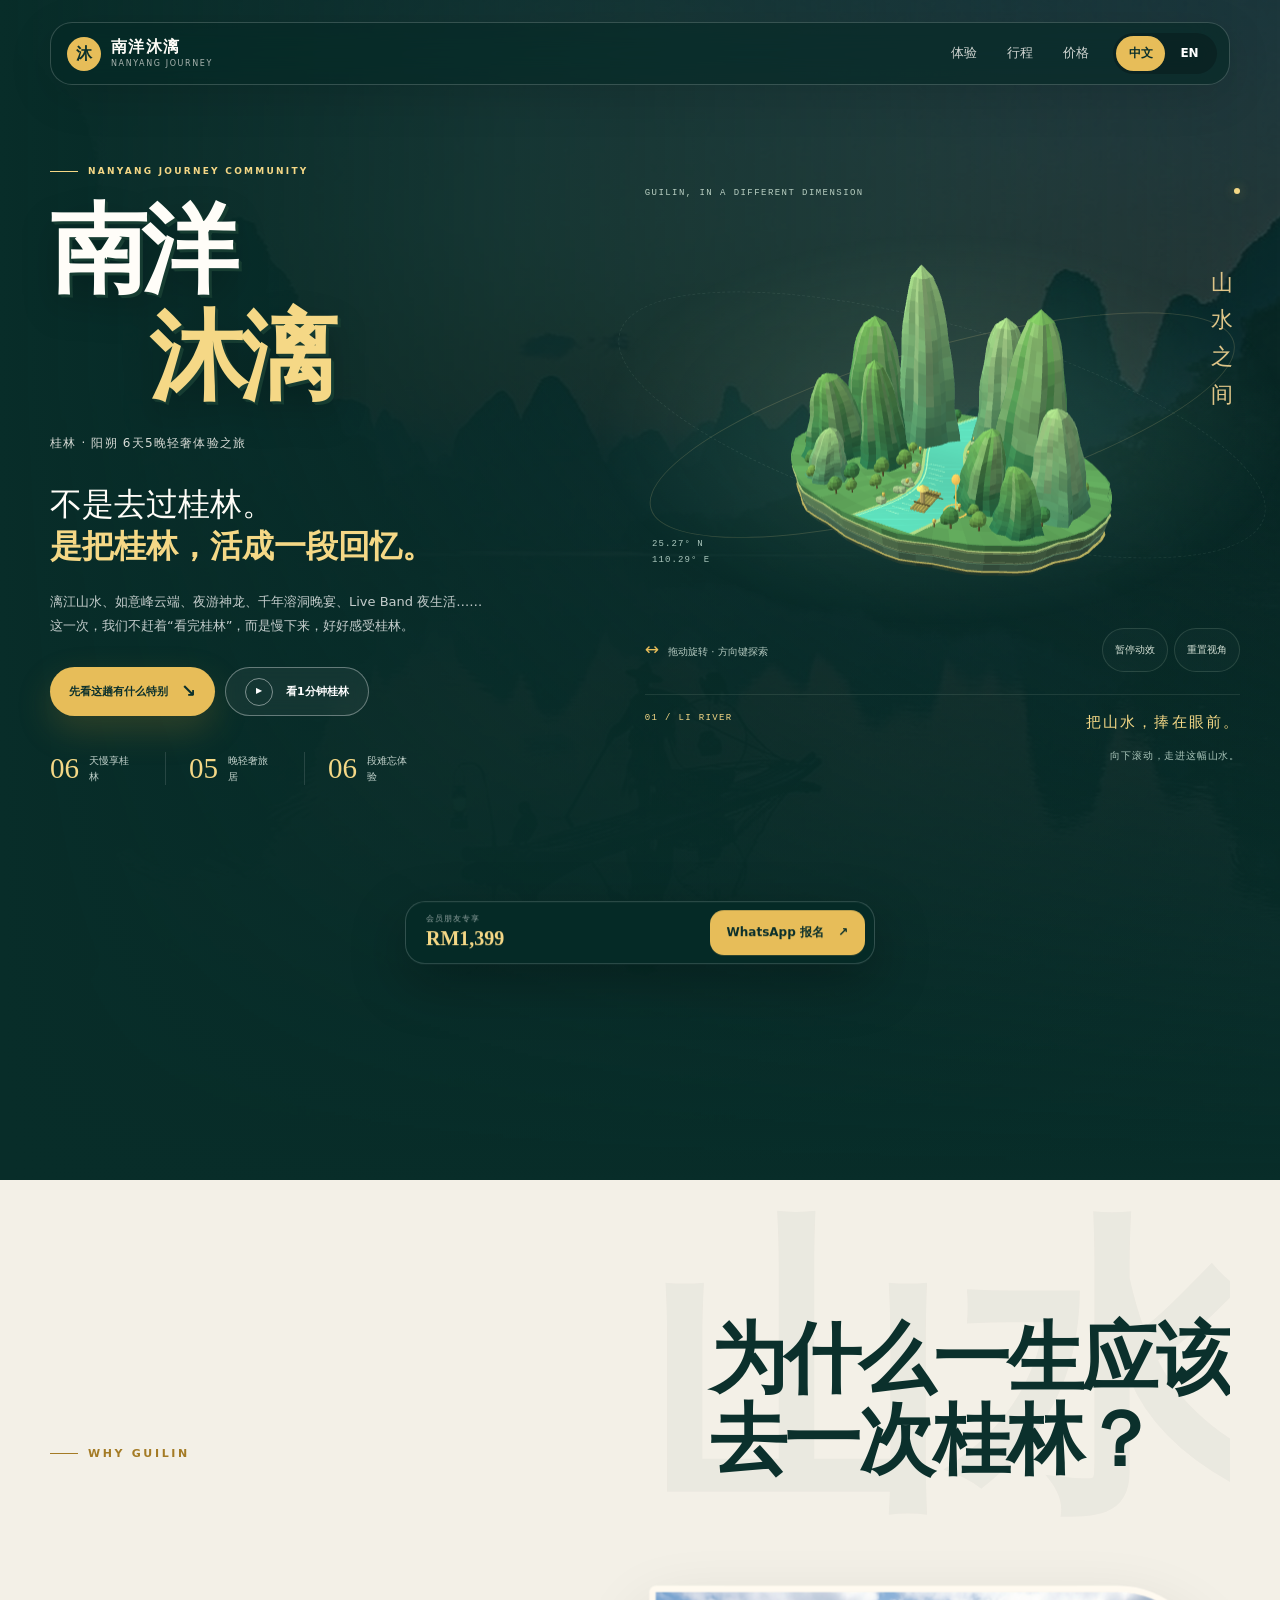
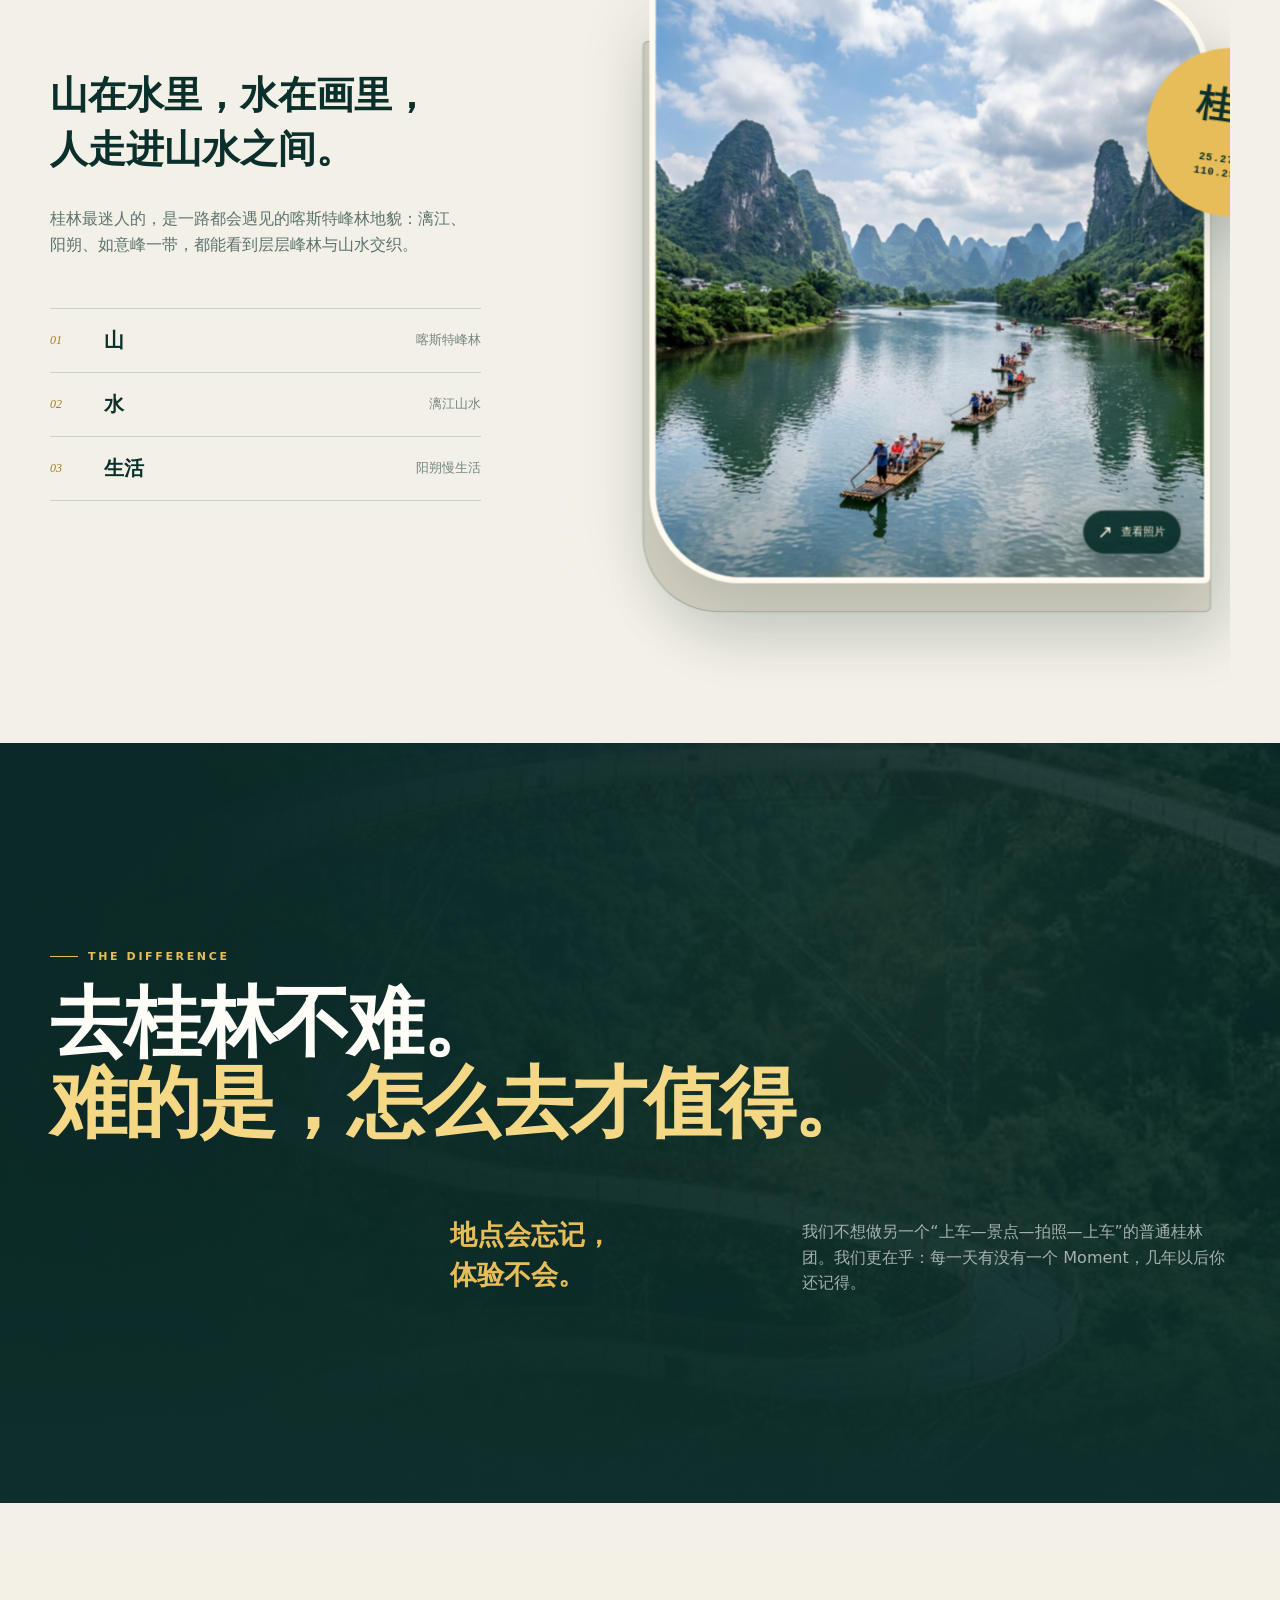
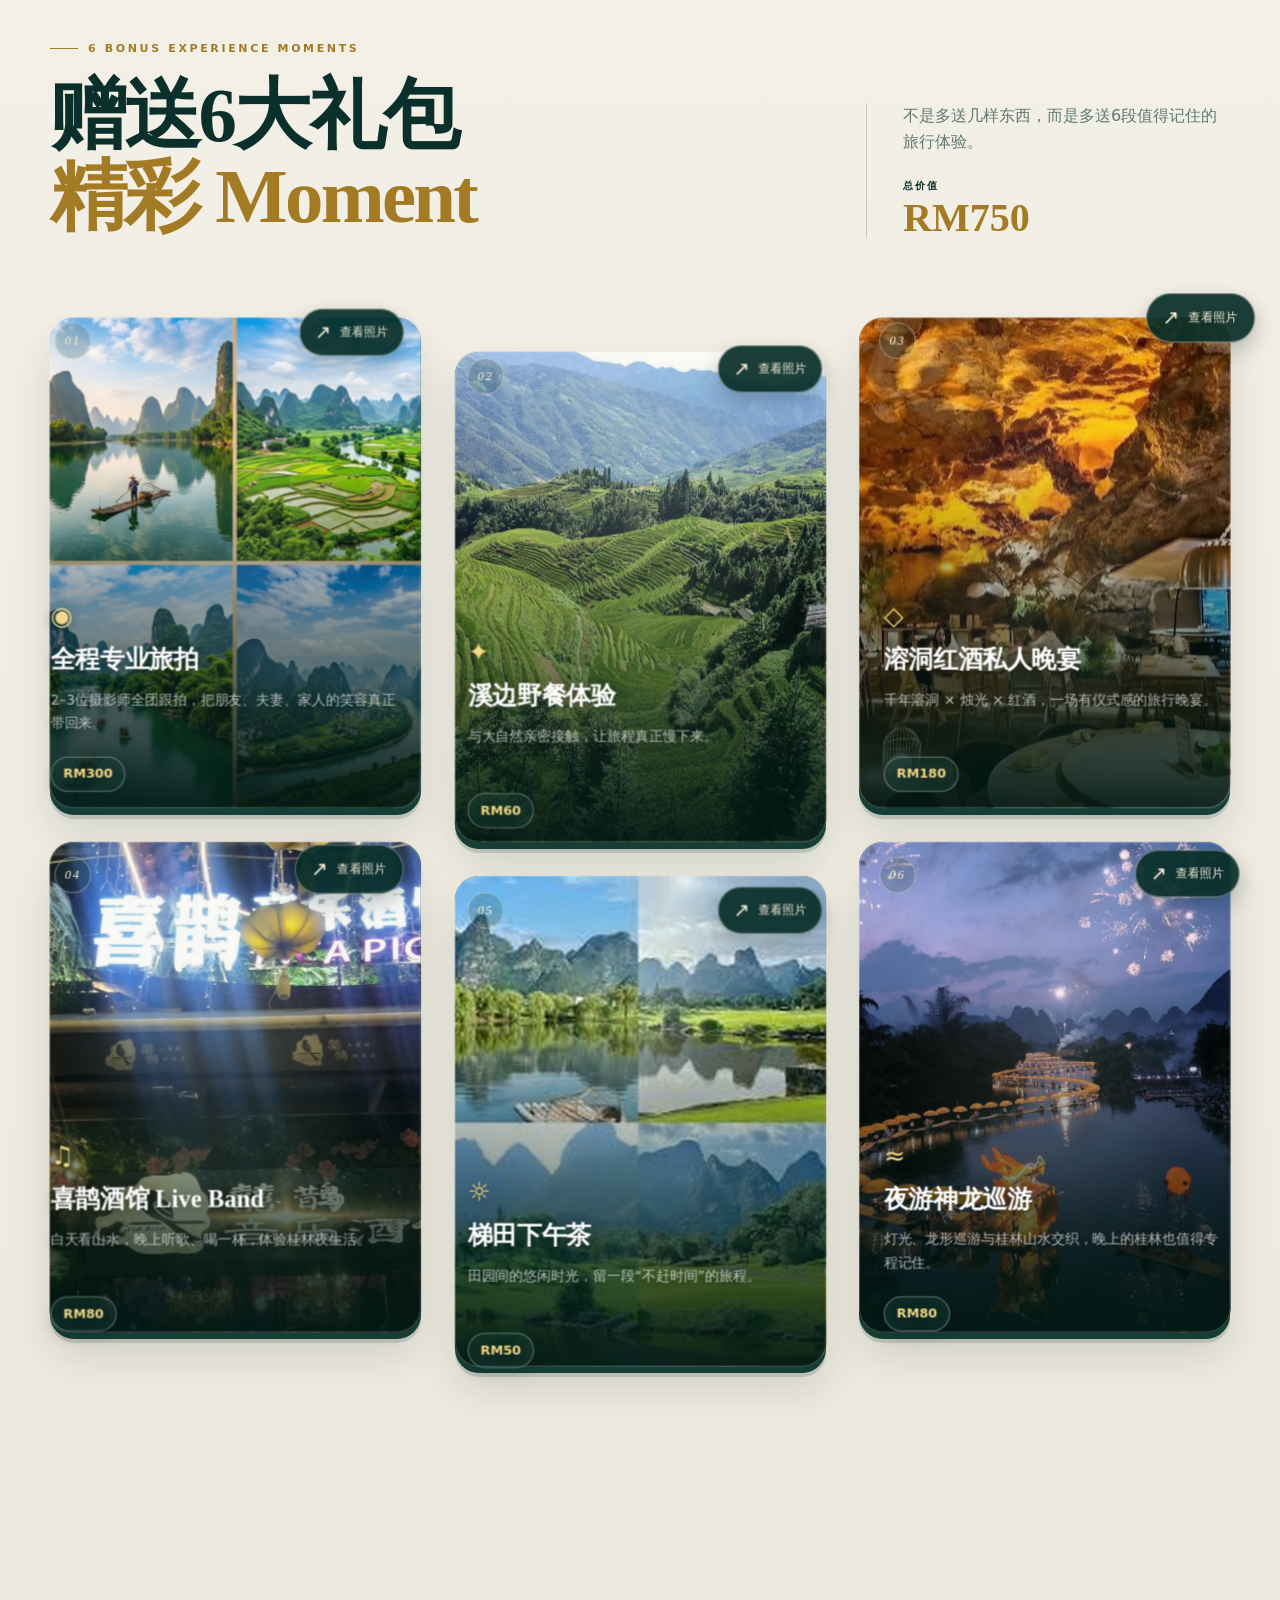
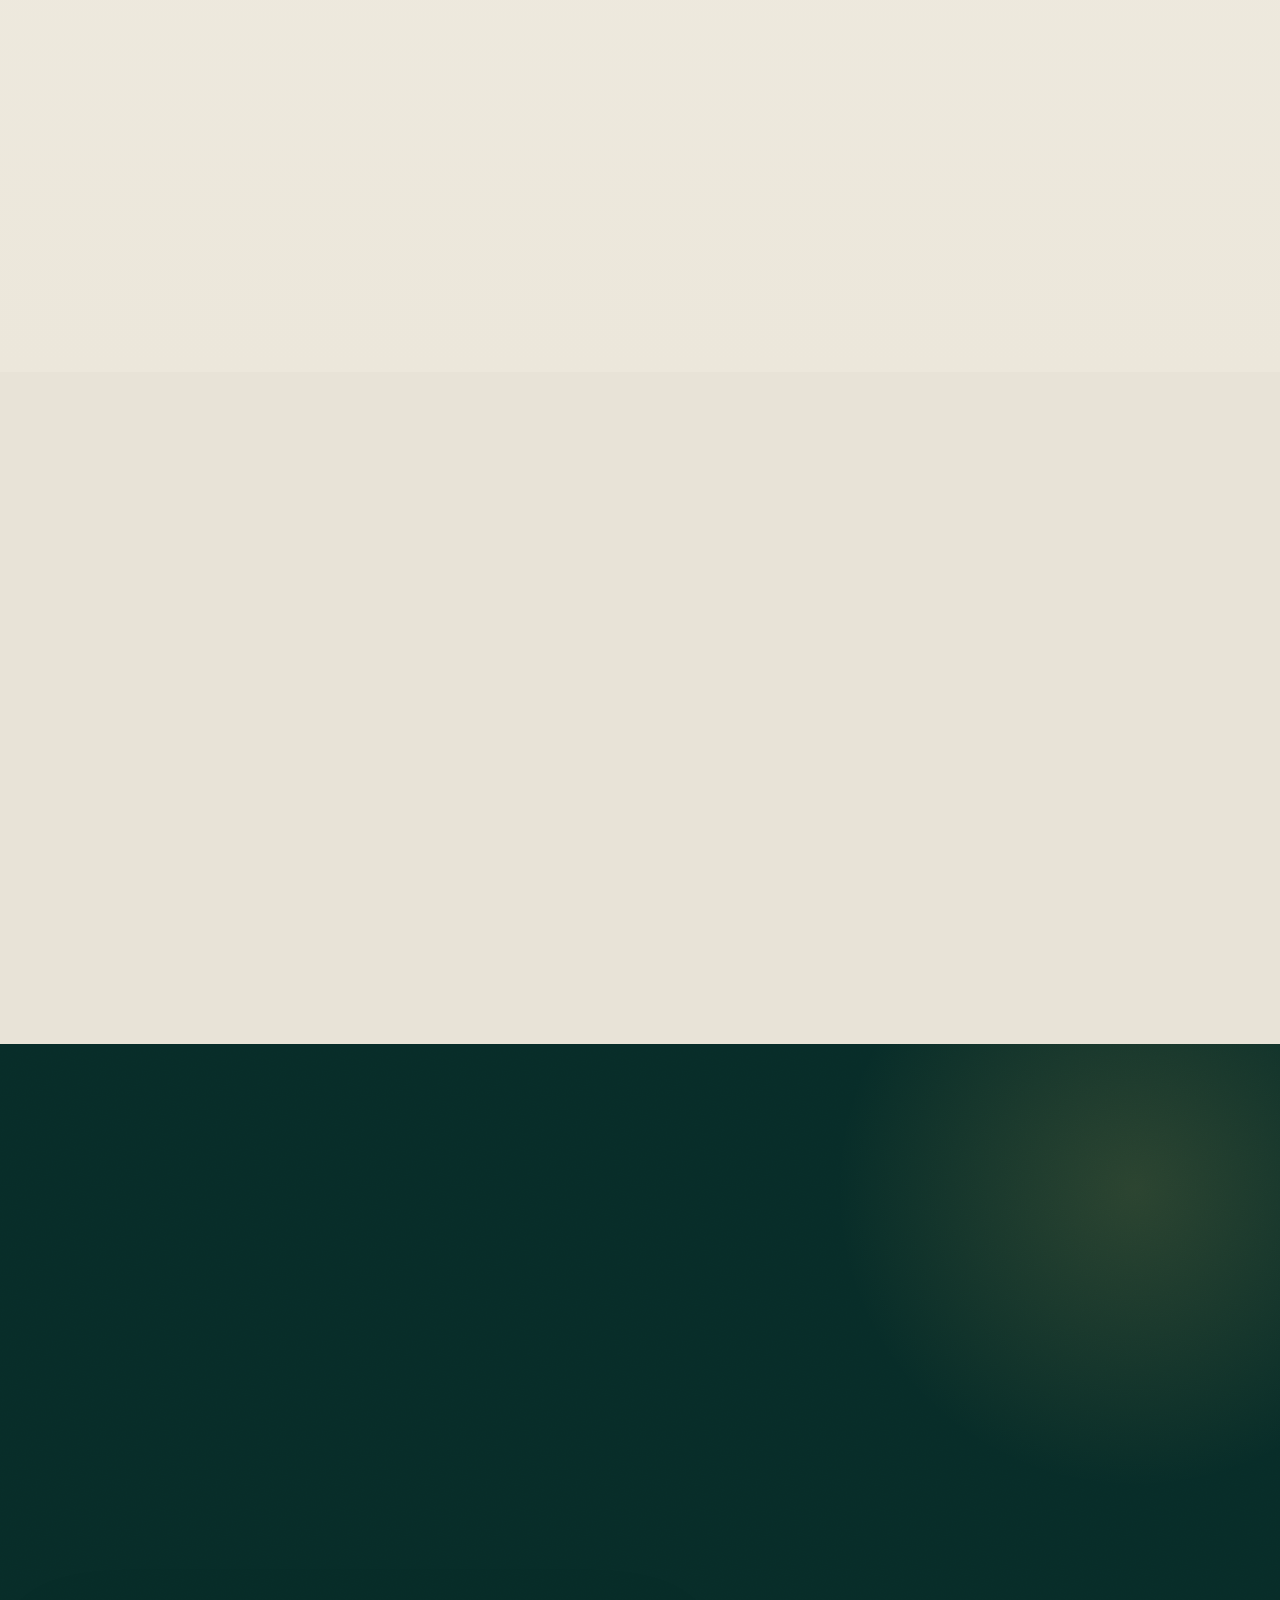
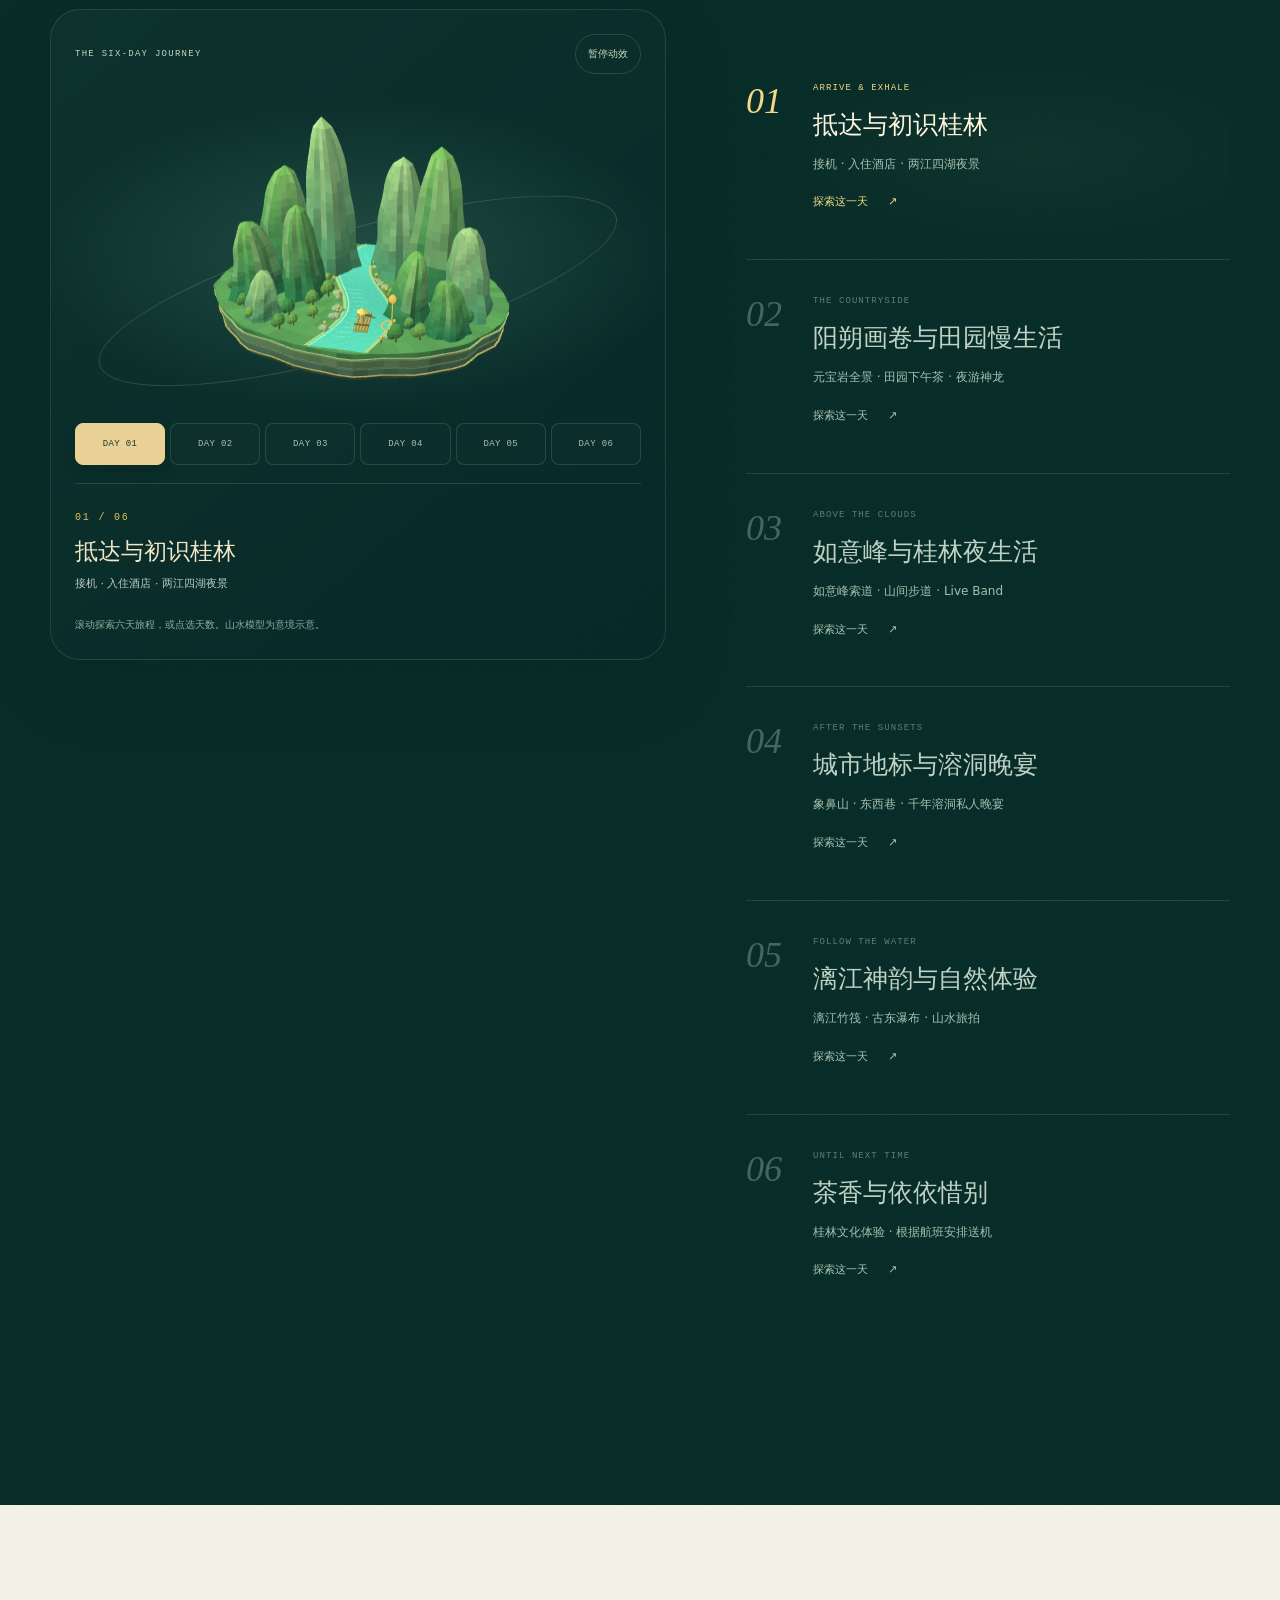
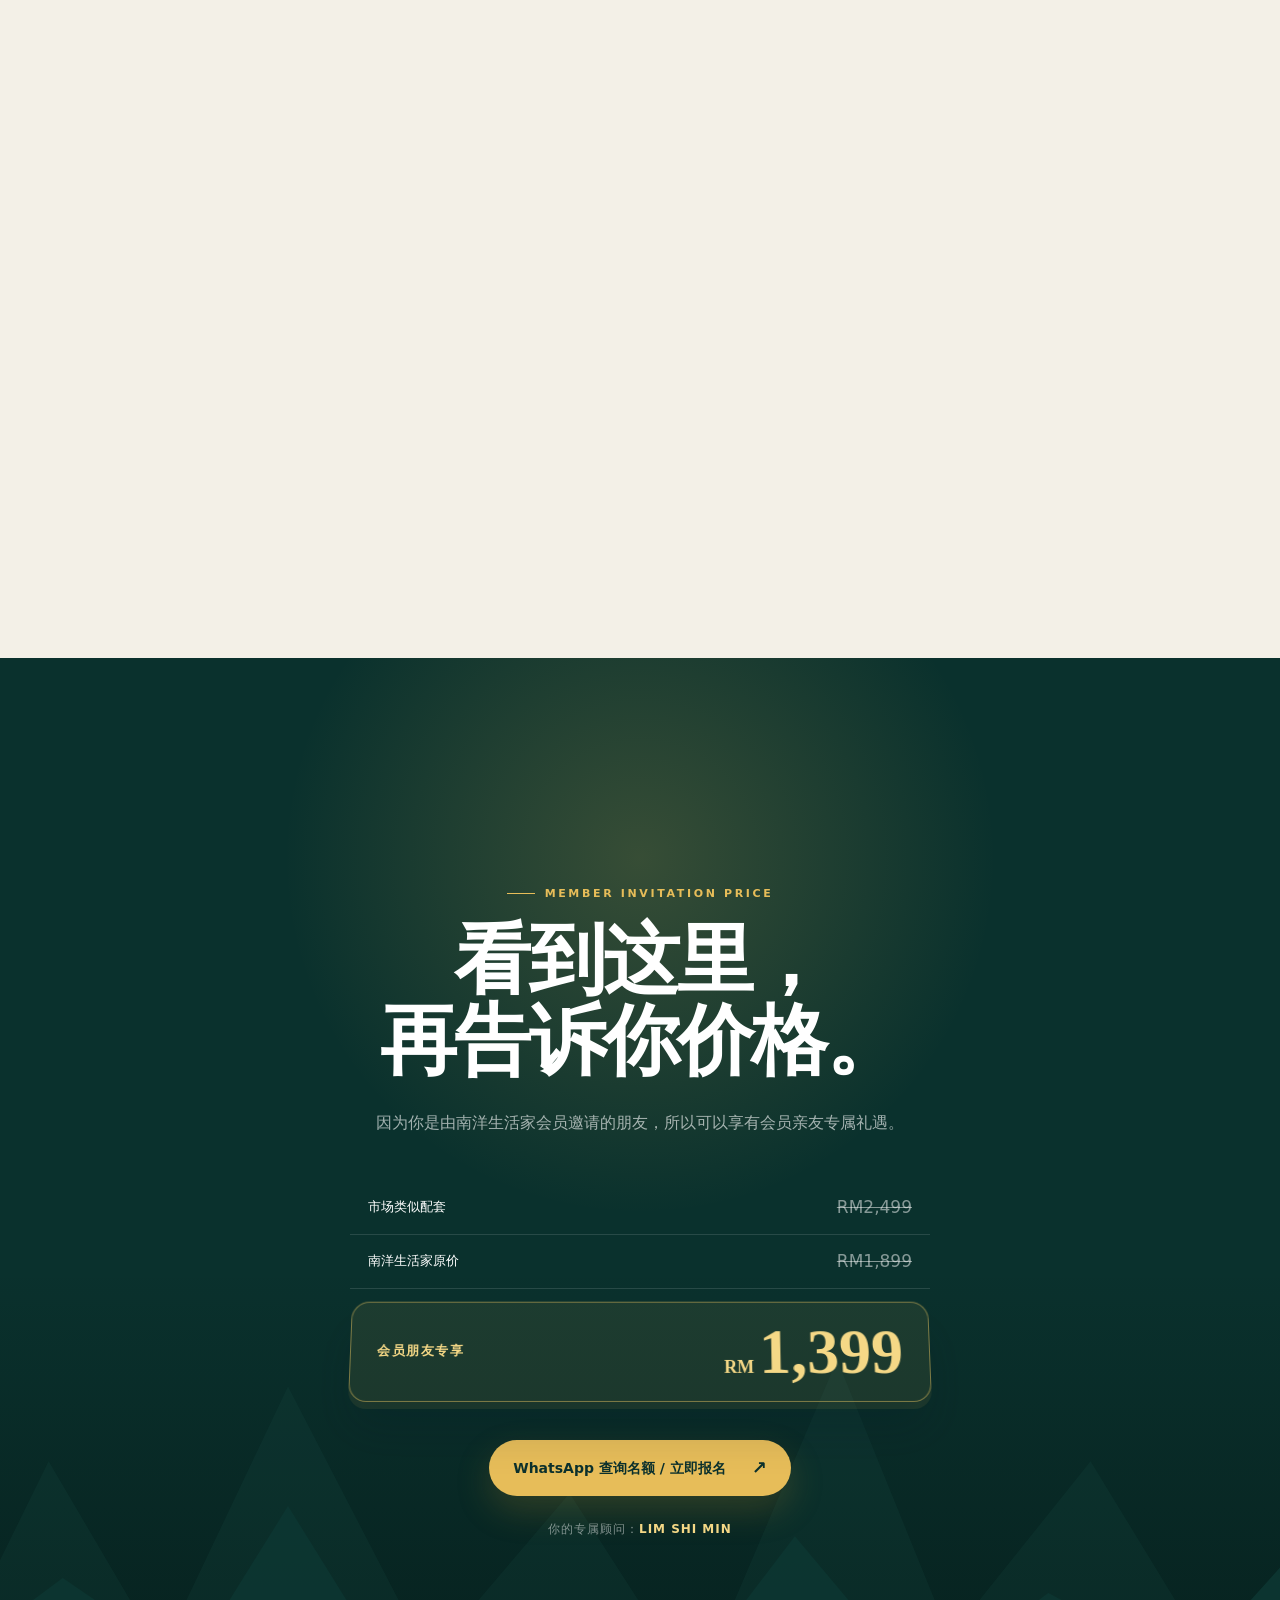
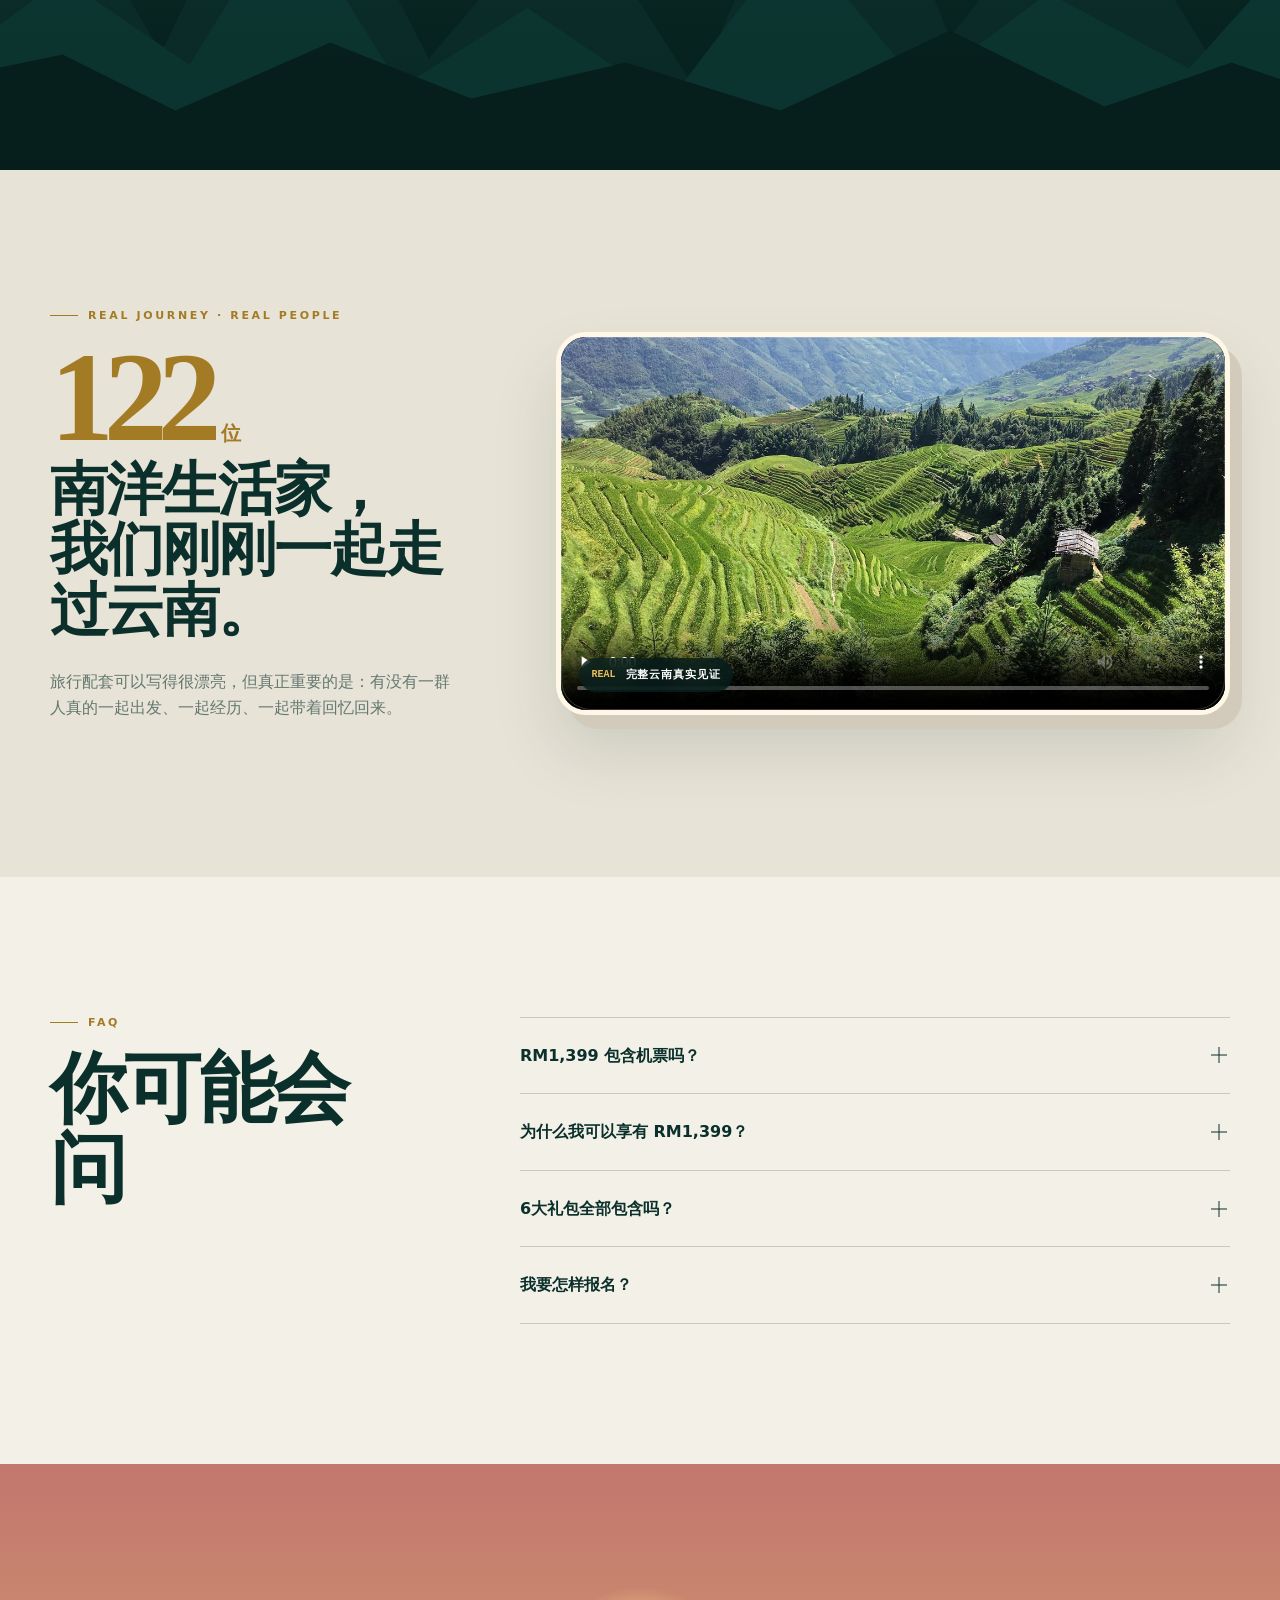
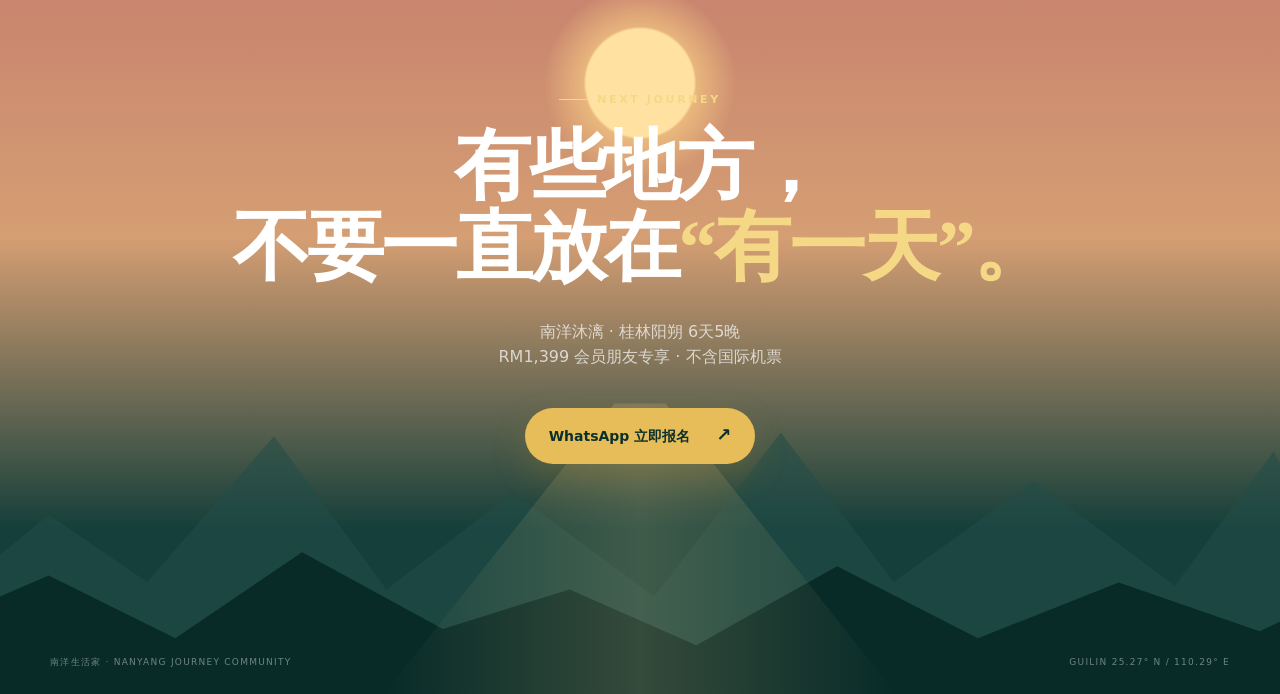
==== commit 9d211d50: "3" ====
--- a/index.html
+++ b/index.html
@@ -12,7 +12,7 @@
   <link rel="stylesheet" href="experience-3d.css?v=20260925-2">
   <link rel="stylesheet" href="journey-3d.css?v=20260925-2">
   <link rel="stylesheet" href="gallery-3d.css?v=20260925-2">
-  <link rel="stylesheet" href="cave-integration.css?v=20260928-2">
+  <link rel="stylesheet" href="cave-integration.css?v=20260930-1">
   <noscript><style>.reveal{opacity:1!important;transform:none!important}.scene-footer,.time-switch,.journey-tabs,.journey-motion,.lang-switch{display:none!important}.scene-fallback-note{display:block!important}.faq-answer{max-height:none!important;visibility:visible!important;opacity:1!important}</style></noscript>
 </head>
 <body>
@@ -345,6 +345,6 @@
   <script src="scene-3d.js?v=20260925-2" defer></script>
   <script src="journey-3d.js?v=20260925-2" defer></script>
   <script src="gallery-3d.js?v=20260928-3" defer></script>
-  <script src="cave-integration.js?v=20260928-2" defer></script>
+  <script src="cave-integration.js?v=20260930-1" defer></script>
 </body>
 </html>
--- a/cave-integration.css
+++ b/cave-integration.css
@@ -1,4 +1,4 @@
-#cave-dinner { scroll-margin-top: 110px; cursor: pointer; }
-#cave-dinner .cave-card-link { position: absolute; inset: 0; z-index: 4; border-radius: inherit; transform: translateZ(60px); cursor: pointer; }
-#cave-dinner .cave-card-link:focus-visible { outline: 3px solid #ffe09a; outline-offset: -6px; }
-#cave-dinner .photo-open-button { z-index: 6; transform: translateZ(70px); }
+#cave-dinner, #magpie-bar { scroll-margin-top: 110px; }
+#cave-dinner .cave-card-link, #magpie-bar .cave-card-link { display: block; position: absolute; inset: 0; z-index: 4; border-radius: inherit; transform: translateZ(60px); cursor: pointer; }
+#cave-dinner .cave-card-link:focus-visible, #magpie-bar .cave-card-link:focus-visible { outline: 3px solid #ffe09a; outline-offset: -6px; }
+#cave-dinner .photo-open-button, #magpie-bar .photo-open-button { z-index: 6; transform: translateZ(70px); }
